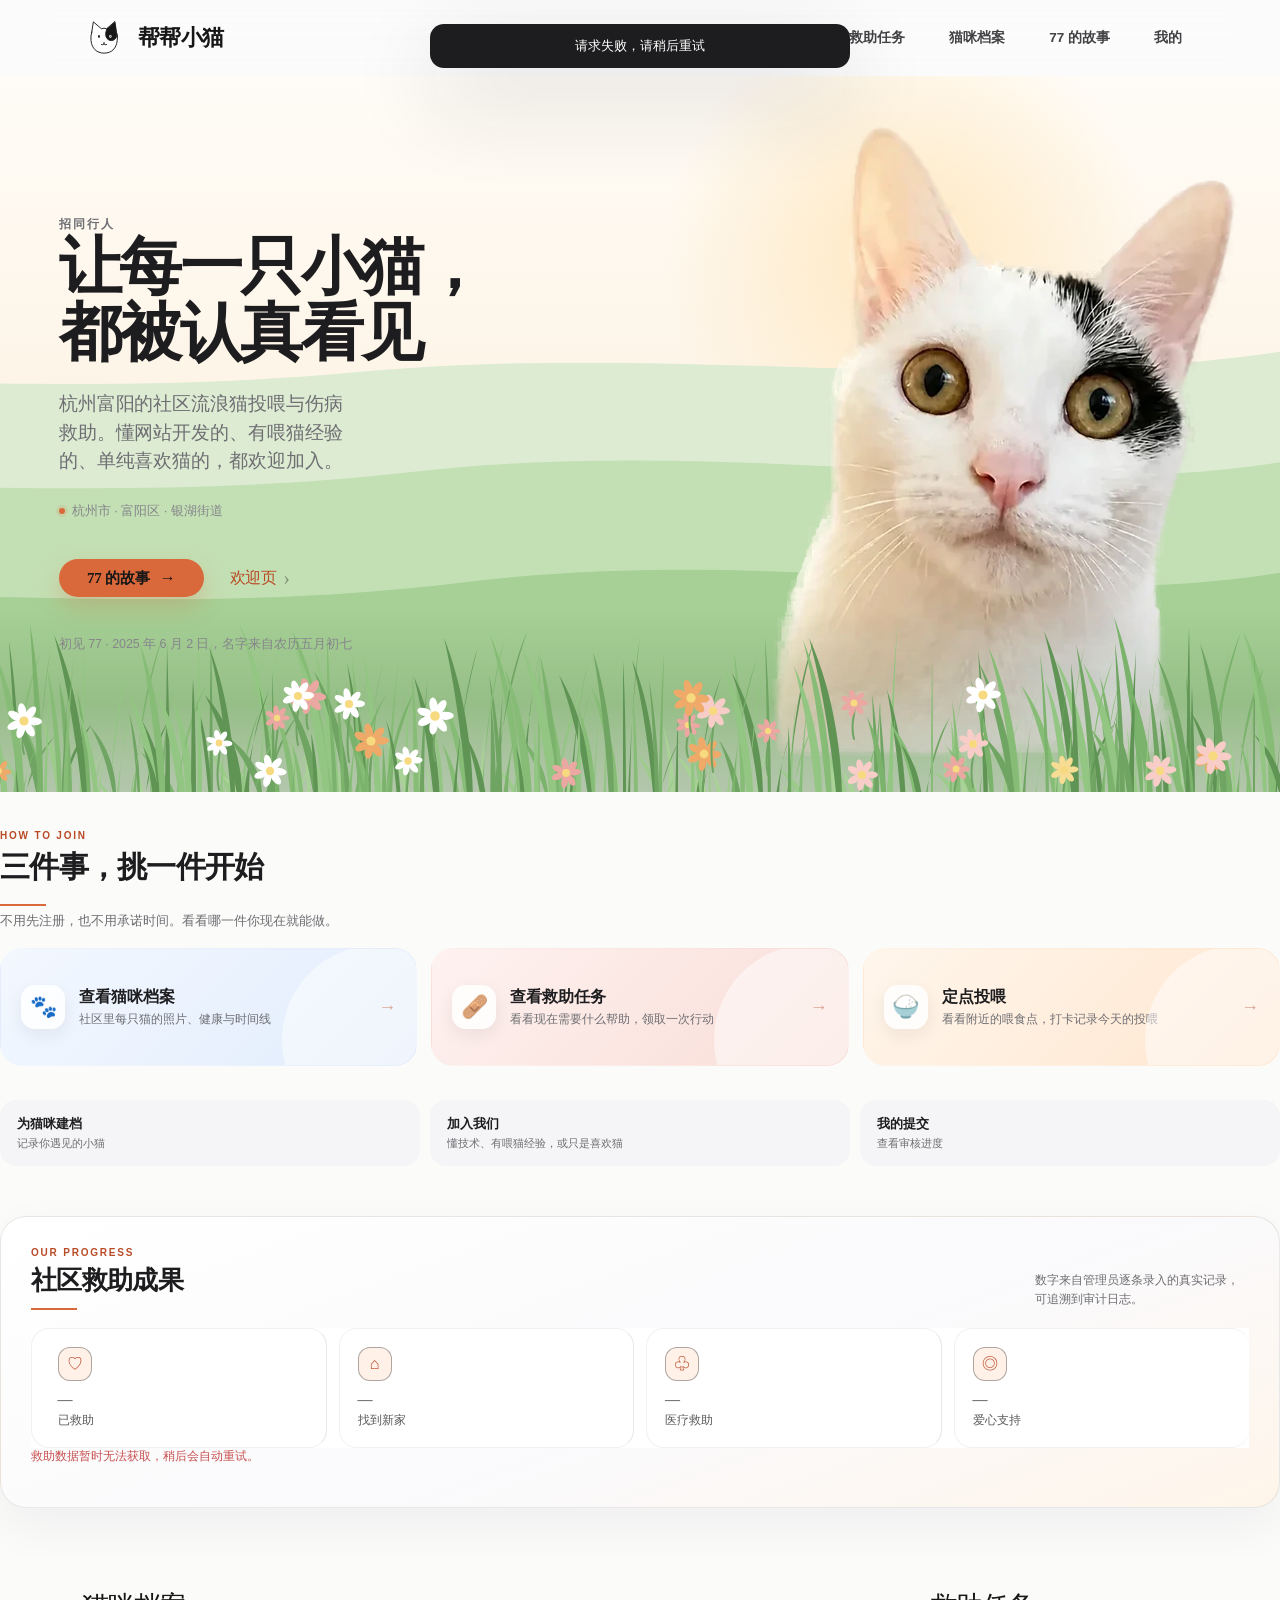
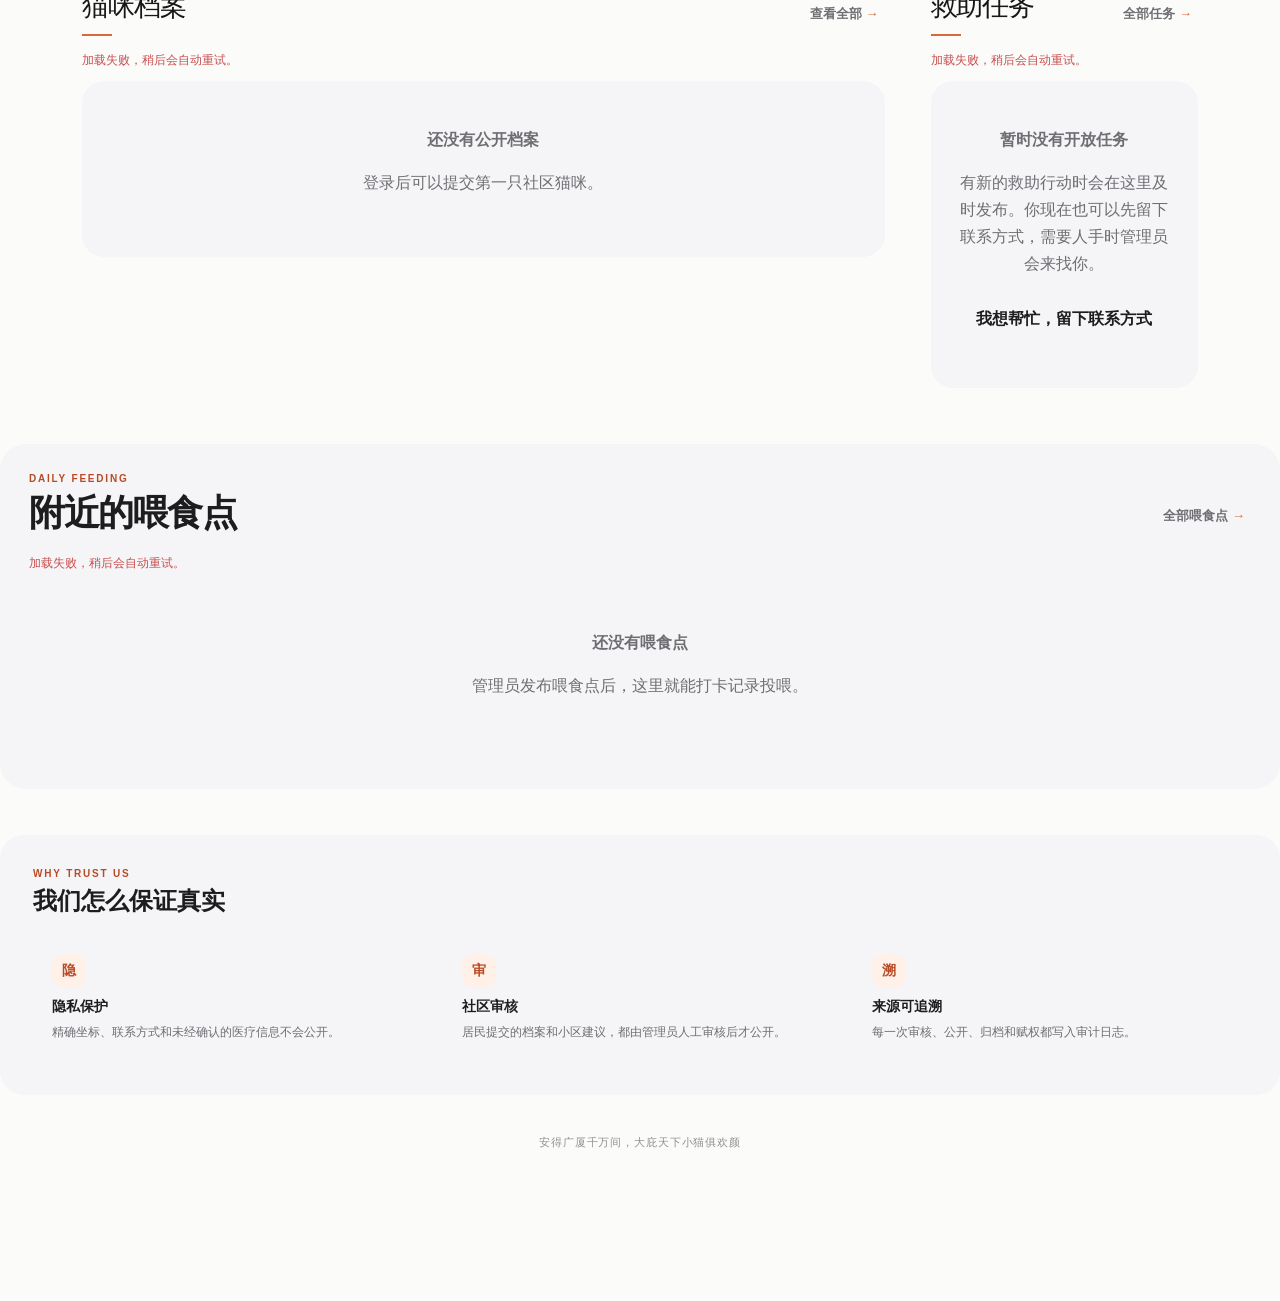
==== app/rescue/index.html @ 0a048234 "fix: make the cert renewal and the probe survive their own failure modes The console became unreacha" ====
<!doctype html>
<html lang="zh-CN" data-app-version="20260923-product-r34">
<head>
  <meta charset="utf-8">
  <meta name="viewport" content="width=device-width, initial-scale=1, viewport-fit=cover">
  <meta name="theme-color" content="#F7F5F1">
  <meta name="description" content="帮帮小猫 Help Cat，记录社区猫咪档案，协作完成救助任务。">
  <title>帮帮小猫 Help Cat</title>
  <link rel="icon" href="assets/brand/favicon.svg?v=20260923-product-r34">
  <link rel="apple-touch-icon" href="assets/brand/apple-touch-icon.png?v=20260923-product-r34">
  <link rel="manifest" href="manifest.webmanifest?v=20260923-product-r34">
  <link rel="stylesheet" href="styles.css?v=20260923-product-r34">
  <style>
    .brand-logo.brand-logo-77 { background: transparent url("assets/brand/helpcat-77-mark.svg?v=20260923-product-r34") center / contain no-repeat; border-radius: 0; box-shadow: none; }
    .brand-logo.brand-logo-77::before, .brand-logo.brand-logo-77::after { content: none; }
  </style>
</head>
<body>
  <a class="skip-link" href="#main-content">跳到主要内容</a>
  <div class="app-shell">
    <header class="app-header">
      <a class="brand" href="#home" data-nav="home" aria-label="帮帮小猫首页">
        <span class="brand-logo brand-logo-77" aria-hidden="true"></span>
        <span><strong>帮帮小猫</strong><small>HELP CAT · HANGZHOU</small></span>
      </a>
      <nav class="desktop-nav" aria-label="桌面导航">
        <button type="button" data-nav="feeding">定点投喂</button>
        <button type="button" data-nav="tasks">救助任务</button>
        <button type="button" data-nav="cats">猫咪档案</button>
        <button type="button" data-nav="story-77">77 的故事</button>
        <button type="button" data-nav="profile">我的</button>
      </nav>
      <button class="profile-button" id="profile-button" type="button" data-nav="profile" aria-label="打开我的页面">
        <span class="profile-avatar" id="profile-avatar">志</span>
        <span id="profile-label">登录</span>
      </button>
      <button class="mobile-menu-button" type="button" data-nav="profile" aria-label="打开我的页面"><span></span><span></span></button>
    </header>

    <div class="app-status" id="app-status" role="status" aria-live="polite" hidden></div>

    <main id="main-content">
      <section class="view product-shell active" data-view="home" aria-labelledby="home-title">
        <section class="reference-hero editorial-hero" data-product-section="home-hero">
          <span class="hero-atmosphere" aria-hidden="true"></span>
          <div class="product-hero-copy editorial-hero-copy">
            <span class="product-badge">招同行人</span>
            <h1 id="home-title">让每一只小猫，<br>都被认真看见</h1>
            <p class="product-lede">杭州富阳的社区流浪猫投喂与伤病救助。懂网站开发的、有喂猫经验的、单纯喜欢猫的，都欢迎加入。</p>
            <div class="product-region"><span class="region-dot" aria-hidden="true"></span>杭州市 · 富阳区 · 银湖街道</div>
            <div class="editorial-hero-actions">
              <button class="editorial-story-link" type="button" data-nav="story-77">77 的故事</button>
              <a class="editorial-story-link welcome-entry" href="../welcome/index.html">欢迎页</a>
            </div>
            <button class="hero-today" type="button" id="hero-today" data-nav="feeding" hidden>
              <span class="hero-today-dot" aria-hidden="true"></span>
              <span id="hero-today-text"></span>
              <span aria-hidden="true">›</span>
            </button>
            <p class="hero-footnote">初见 77 · 2025 年 6 月 2 日，名字来自农历五月初七</p>
          </div>
          <picture class="editorial-hero-visual">
            <img src="assets/77/cat-cutout.webp?v=20260923-product-r34" alt="77，一只白底黑斑的猫咪" width="760" height="851" decoding="async">
          </picture>
          <span class="hero-meadow-front" aria-hidden="true"></span>
        </section>

        <section class="today-section" aria-labelledby="today-title">
          <article class="today-card" id="today-card" data-metric-state="loading" data-reveal>
            <div class="today-main">
              <span class="section-kicker" id="today-kicker">今天</span>
              <h2 class="today-headline" id="today-title">正在看看今天需要什么…</h2>
              <p class="today-detail" id="today-detail" hidden></p>
              <button class="today-action" type="button" id="today-action" data-nav="feeding" hidden>
                <span id="today-action-label">去看看</span><span aria-hidden="true">→</span>
              </button>
            </div>
            <div class="today-week" id="today-week" hidden>
              <span class="today-week-kicker">本周</span>
              <ul class="today-week-list" id="today-week-list"></ul>
              <p class="today-week-empty" id="today-week-empty" hidden>本周还没有记录，你可以是第一个。</p>
            </div>
          </article>
        </section>

        <section class="pillar-section" data-product-section="primary-actions" aria-labelledby="pillar-title">
          <div class="pillar-heading" data-reveal>
            <span class="section-kicker">HOW TO JOIN</span>
            <h2 id="pillar-title">三件事，挑一件开始</h2>
            <span class="section-rule" aria-hidden="true"></span>
            <p>不用先注册，也不用承诺时间。看看哪一件你现在就能做。</p>
          </div>
          <div class="primary-action-grid" data-reveal-group>
            <button class="primary-action pillar-card cat-pillar" id="home-view-cats" type="button" data-nav="cats">
              <span class="primary-action-icon cat-icon" aria-hidden="true">🐾</span>
              <span class="primary-action-copy"><strong>查看猫咪档案</strong><small>社区里每只猫的照片、健康与时间线</small></span>
              <span class="pillar-go" aria-hidden="true">→</span>
            </button>
            <button class="primary-action pillar-card care-pillar" id="home-view-tasks" type="button" data-nav="tasks">
              <span class="primary-action-icon care-icon" aria-hidden="true">🩹</span>
              <span class="primary-action-copy"><strong>查看救助任务</strong><small>看看现在需要什么帮助，领取一次行动</small></span>
              <span class="pillar-go" aria-hidden="true">→</span>
            </button>
            <button class="primary-action pillar-card feed-pillar" id="home-view-feeding" type="button" data-nav="feeding">
              <span class="primary-action-icon bowl-icon" aria-hidden="true">🍚</span>
              <span class="primary-action-copy"><strong>定点投喂</strong><small>看看附近的喂食点，打卡记录今天的投喂</small></span>
              <span class="pillar-go" aria-hidden="true">→</span>
            </button>
          </div>
          <div class="quick-action-grid" data-reveal-group>
            <button class="quick-action" id="home-create-cat" type="button"><strong>为猫咪建档</strong><small>记录你遇见的小猫</small></button>
            <button class="quick-action" id="home-contact" type="button"><strong>加入我们</strong><small>懂技术、有喂猫经验，或只是喜欢猫</small></button>
            <button class="quick-action" id="home-my-submissions" type="button" data-nav="profile"><strong>我的提交</strong><small>查看审核进度</small></button>
          </div>
        </section>

        <section class="impact-band" aria-labelledby="metrics-title">
          <div class="impact-band-head" data-reveal>
            <div><span class="section-kicker">OUR PROGRESS</span><h2 id="metrics-title">社区救助成果</h2><span class="section-rule" aria-hidden="true"></span></div>
            <p class="impact-band-note">数字来自管理员逐条录入的真实记录，可追溯到审计日志。</p>
          </div>
          <div class="impact-strip metric-grid" id="home-metrics-status" data-reveal-group aria-label="社区救助成果">
            <article class="metric-card" data-metric-state="loading"><span class="editorial-metric-icon heart-icon" aria-hidden="true">♡</span><div><strong id="metric-rescued">0</strong><small id="metric-rescued-label">已救助</small></div></article>
            <article class="metric-card" data-metric-state="loading"><span class="editorial-metric-icon home-metric-icon" aria-hidden="true">⌂</span><div><strong id="metric-adopted">0</strong><small id="metric-adopted-label">找到新家</small></div></article>
            <article class="metric-card" data-metric-state="loading"><span class="editorial-metric-icon rescue-icon" aria-hidden="true">♧</span><div><strong id="metric-medical">0</strong><small id="metric-medical-label">医疗救助</small></div></article>
            <article class="metric-card" data-metric-state="loading"><span class="editorial-metric-icon support-icon" aria-hidden="true">◎</span><div><strong id="metric-supporters">0</strong><small id="metric-supporters-label">爱心支持</small></div></article>
          </div>
          <p class="module-status" id="home-metrics-note" hidden></p>
        </section>

        <div class="reference-content-grid home-editorial-grid">
          <section class="content-section" data-product-section="cat-preview" data-reveal>
            <div class="section-title"><div><h2>猫咪档案</h2></div><button class="text-button" type="button" data-nav="cats">查看全部 <span>→</span></button></div>
            <p class="module-status" id="home-cats-status" hidden></p>
            <div class="cat-grid compact-grid" id="home-cats"><div class="skeleton card-skeleton"></div><div class="skeleton card-skeleton"></div></div>
          </section>

          <section class="content-section task-feature" data-product-section="task-preview" data-reveal>
            <div class="section-title"><div><h2>救助任务</h2></div><button class="text-button" type="button" data-nav="tasks">全部任务 <span>→</span></button></div>
            <p class="module-status" id="home-tasks-status" hidden></p>
            <div class="task-list" id="home-tasks"><div class="skeleton row-skeleton"></div></div>
          </section>
        </div>

        <section class="feeding-teaser" aria-labelledby="home-feeding-title">
          <div class="section-title">
            <div><span class="section-kicker">DAILY FEEDING</span><h2 id="home-feeding-title">附近的喂食点</h2></div>
            <button class="text-button" type="button" data-nav="feeding">全部喂食点 <span>→</span></button>
          </div>
          <p class="module-status" id="home-feeding-status" hidden></p>
          <div class="feeding-list" id="home-feeding"><div class="skeleton row-skeleton"></div></div>
        </section>

        <section class="trust-panel" data-product-section="trust" aria-labelledby="trust-title">
          <span class="section-kicker">WHY TRUST US</span>
          <h2 id="trust-title">我们怎么保证真实</h2>
          <div class="trust-grid">
            <article><span class="trust-icon" aria-hidden="true">隐</span><h3>隐私保护</h3><p>精确坐标、联系方式和未经确认的医疗信息不会公开。</p></article>
            <article><span class="trust-icon" aria-hidden="true">审</span><h3>社区审核</h3><p>居民提交的档案和小区建议，都由管理员人工审核后才公开。</p></article>
            <article><span class="trust-icon" aria-hidden="true">溯</span><h3>来源可追溯</h3><p>每一次审核、公开、归档和赋权都写入审计日志。</p></article>
          </div>
        </section>

      </section>

      <section class="view story-view" id="story-77" data-view="story-77" aria-label="77 的故事" hidden>
        <div id="story-77-root"></div>
      </section>

      <section class="view" data-view="cats" aria-labelledby="cats-title" hidden>
        <div class="page-heading"><span class="section-kicker">CAT ARCHIVE</span><h1 id="cats-title">猫咪档案</h1><p>查看已经审核通过的社区猫咪，了解健康和居住情况。</p></div>
        <div class="search-panel">
          <label class="search-box" for="cat-search"><span aria-hidden="true"></span><input id="cat-search" type="search" placeholder="搜索猫咪名称、编号或小区" autocomplete="off"></label>
          <select id="community-filter" aria-label="按小区筛选"><option value="">全部小区</option></select>
        </div>
        <div class="result-summary"><span id="cat-result-count">正在加载档案…</span><span class="privacy-label">精确位置不会公开</span></div>
        <div class="cat-grid" id="cat-list"></div>
        <div class="load-more-row"><button class="button secondary" id="load-more-cats" type="button" hidden>加载更多猫咪</button></div>
      </section>

      <section class="view" data-view="tasks" aria-labelledby="tasks-title" hidden>
        <div class="page-heading"><span class="section-kicker">VOLUNTEER ACTION</span><h1 id="tasks-title">救助任务</h1><p>每一次认领都让社区救助更及时、更有秩序。</p></div>
        <div class="task-summary-card"><div><span>开放任务</span><strong id="open-task-count">—</strong></div><p>领取前请确认时间和地点；领取后请按实际情况与管理员保持沟通。</p></div>
        <section class="my-tasks" id="my-tasks-section" hidden>
          <div class="section-title"><div><span class="section-kicker">MY TASKS</span><h2>我领取的任务</h2></div></div>
          <div class="task-list" id="my-task-list"></div>
        </section>
        <div class="task-list page-task-list" id="task-list"></div>
        <div class="load-more-row"><button class="button secondary" id="load-more-tasks" type="button" hidden>加载更多任务</button></div>
      </section>

      <section class="view" data-view="feeding" aria-labelledby="feeding-title" hidden>
        <div class="page-heading"><span class="section-kicker">DAILY FEEDING</span><h1 id="feeding-title">定点投喂</h1><p>每天打卡一次，让社区知道今天有谁喂过。</p></div>

        <section class="streak-card" id="streak-card" aria-label="我的打卡进度">
          <div class="streak-main"><strong id="streak-days">—</strong><span>天连续投喂</span></div>
          <div class="streak-detail">
            <p id="streak-line">登录后可以记录你的投喂打卡。</p>
            <div class="streak-week" id="streak-week" role="img" aria-label="最近七天的打卡情况"></div>
            <p class="streak-next" id="streak-next" hidden></p>
          </div>
        </section>

        <section class="shift-panel" aria-labelledby="shift-title">
          <div class="section-title">
            <div><span class="section-kicker">WEEKLY ROTA</span><h2 id="shift-title">未来 7 天谁负责</h2></div>
            <button class="text-button" id="refresh-shifts" type="button">刷新</button>
          </div>
          <p class="shift-summary" id="shift-summary" role="status"></p>
          <div class="shift-scroll">
            <table class="shift-grid" id="shift-grid">
              <thead><tr id="shift-head-row"><th class="shift-corner">喂食点</th></tr></thead>
              <tbody id="shift-grid-body"></tbody>
            </table>
          </div>
          <p class="module-status" id="shift-status" hidden></p>
        </section>

        <div class="feeding-stats" id="feeding-stats" aria-label="投喂统计"></div>

        <div class="feeding-toolbar">
          <p class="feeding-today-line" id="feeding-today-line" role="status"></p>
          <button class="text-button" id="sort-nearby" type="button">按距离排序</button>
        </div>
        <p class="module-status" id="feeding-status" hidden></p>
        <div class="feeding-list" id="feeding-list"><div class="skeleton row-skeleton"></div></div>
        <div class="load-more-row"><button class="button secondary" id="load-more-feeding" type="button" hidden>加载更多喂食点</button></div>
        <section class="feeding-history">
          <div class="section-title"><div><span class="section-kicker">MY CHECK-INS</span><h2>我的打卡</h2></div><button class="text-button" id="refresh-my-feeding" type="button">刷新</button></div>
          <div class="feeding-list" id="my-feeding-logs"></div>
        </section>
      </section>

      <section class="view" data-view="profile" aria-labelledby="profile-title" hidden>
        <div class="page-heading"><span class="section-kicker">MY HELP CAT</span><h1 id="profile-title">我的</h1><p>管理登录状态，查看自己提交的猫咪和小区建议。</p></div>

        <div class="account-card guest-state" id="account-card">
          <div class="account-avatar" id="account-avatar">志</div>
          <div class="account-copy"><strong id="account-name">志愿者账户</strong><p id="account-description">登录后可以提交档案、查看审核状态和领取任务。</p></div>
          <div class="account-actions">
            <button class="button secondary small" id="admin-console-action" type="button" hidden>进入管理后台</button>
            <button class="button primary small" id="account-action" type="button">登录 / 注册</button>
          </div>
        </div>

        <div id="signed-in-content" hidden>
          <div class="section-title profile-section-title"><div><span class="section-kicker">MY SUBMISSIONS</span><h2>我的提交</h2></div><button class="text-button" id="refresh-submissions" type="button">刷新</button></div>
          <div class="submission-list" id="submission-list"></div>
          <div class="load-more-row"><button class="button secondary" id="load-more-submissions" type="button" hidden>加载更多提交</button></div>
          <section class="community-suggestion-card">
            <div><span class="section-kicker">COMMUNITY REQUEST</span><h2 id="community-section-title">没有找到小区？</h2><p id="community-section-description">提交建议后由管理员审核，审核通过后可用于猫咪档案。</p></div>
            <form id="community-form">
              <label>小区名称<input id="community-name" maxlength="120" required placeholder="例如：聚源福小区"></label>
              <label>所属街道<input id="community-street" maxlength="80" required value="银湖街道"></label>
              <button class="button secondary" id="community-submit" type="submit">提交小区建议</button>
            </form>
          </section>
        </div>
      </section>
    </main>

    <footer class="brand-footer"><small>安得广厦千万间，大庇天下小猫俱欢颜</small></footer>

    <button class="floating-action" id="floating-add-cat" type="button"><span aria-hidden="true">＋</span>猫咪建档</button>

    <nav class="bottom-nav" id="bottom-nav" aria-label="主要导航">
      <button class="nav-item active" type="button" data-nav="home"><span class="nav-icon home-nav-icon" aria-hidden="true"></span><span>首页</span></button>
      <button class="nav-item" type="button" data-nav="feeding"><span class="nav-icon feed-nav-icon" aria-hidden="true"></span><span>投喂</span></button>
      <button class="nav-item" type="button" data-nav="tasks"><span class="nav-icon heart-nav-icon" aria-hidden="true"></span><span>救助</span></button>
      <button class="nav-item" type="button" data-nav="cats"><span class="nav-icon cat-nav-icon" aria-hidden="true"></span><span>猫咪</span></button>
      <button class="nav-item" type="button" data-nav="profile"><span class="nav-icon user-nav-icon" aria-hidden="true"></span><span>我的</span></button>
    </nav>
  </div>

  <div class="sheet-backdrop" id="sheet-backdrop" hidden></div>

  <section class="sheet" id="auth-sheet" role="dialog" aria-modal="true" aria-labelledby="auth-title" hidden>
    <div class="sheet-handle" aria-hidden="true"></div>
    <button class="sheet-close" type="button" data-close-sheet aria-label="关闭">×</button>
    <div class="auth-brand"><span class="brand-logo brand-logo-77 large" aria-hidden="true"></span><span>帮帮小猫</span></div>
    <h2 id="auth-title">欢迎回来</h2>
    <p id="auth-subtitle">登录后继续帮助社区里的小猫。</p>
    <div class="segmented" role="tablist" aria-label="账号操作">
      <button class="active" type="button" data-auth-mode="login" role="tab" aria-selected="true">登录</button>
      <button type="button" data-auth-mode="register" role="tab" aria-selected="false">注册</button>
    </div>
    <form id="auth-form">
      <label>账号<input id="auth-username" autocomplete="username" minlength="3" maxlength="80" required placeholder="3–80 位中文、字母或数字"></label>
      <label>密码<input id="auth-password" type="password" autocomplete="current-password" minlength="8" maxlength="128" required placeholder="至少 8 位"></label>
      <label class="remember-device"><input id="auth-remember" type="checkbox" checked> 记住这台设备</label>
      <p class="inline-message" id="auth-message" role="alert"></p>
      <button class="button primary full" id="auth-submit" type="submit">登录</button>
    </form>
    <p class="sheet-footnote">账户仅用于档案审核和任务协作，请勿使用常用高敏感密码。</p>
  </section>

  <section class="sheet cat-sheet" id="cat-sheet" role="dialog" aria-modal="true" aria-labelledby="cat-sheet-title" hidden>
    <div class="sheet-handle" aria-hidden="true"></div>
    <button class="sheet-close" type="button" data-close-sheet aria-label="关闭">×</button>
    <span class="section-kicker">NEW CAT PROFILE</span>
    <h2 id="cat-sheet-title">新增猫咪档案</h2>
    <p class="sheet-intro">普通用户每天最多 3 条，提交后由管理员审核。</p>
    <div class="stepper" aria-label="建档进度"><span class="active" data-step-indicator="1">1 <i>基本信息</i></span><b></b><span data-step-indicator="2">2 <i>位置</i></span><b></b><span data-step-indicator="3">3 <i>照片说明</i></span></div>
    <form id="cat-form">
      <fieldset class="form-step" data-form-step="1">
        <legend class="sr-only">基本信息</legend>
        <label>猫咪名称<input id="cat-name" maxlength="80" required placeholder="例如：小拉"></label>
        <div class="field-grid">
          <label>居住情况<select id="cat-living"><option value="">待观察</option><option value="常住">常住</option><option value="偶尔出现">偶尔出现</option></select></label>
          <label>健康情况<select id="cat-health"><option value="UNKNOWN">待观察</option><option value="HEALTHY">看起来健康</option><option value="NEEDS_HELP">可能需要帮助</option></select></label>
        </div>
      </fieldset>
      <fieldset class="form-step" data-form-step="2" hidden>
        <legend class="sr-only">小区和位置</legend>
        <div class="community-mode-switch" role="group" aria-label="小区填写方式">
          <button class="active" type="button" data-community-mode="existing" aria-pressed="true">选择已有小区</button>
          <button type="button" data-community-mode="new" aria-pressed="false">填写新小区</button>
        </div>
        <div class="community-mode-panel" data-community-panel="existing">
          <label>搜索小区<input id="cat-community-search" type="search" placeholder="输入小区名称筛选"></label>
          <label>所属小区<select id="cat-community"><option value="">请选择已审核小区</option></select></label>
          <div class="load-more-row compact-row"><button class="inline-link" id="load-more-communities" type="button" hidden>加载更多已审核小区</button></div>
        </div>
        <div class="community-mode-panel candidate-panel" data-community-panel="new" hidden>
          <div class="field-grid">
            <label>小区名称<input id="cat-community-candidate-name" maxlength="120" placeholder="例如：新湖家园"></label>
            <label>所属街道<input id="cat-community-candidate-street" maxlength="80" value="银湖街道"></label>
          </div>
          <label>小区补充说明<textarea id="cat-community-candidate-note" maxlength="500" placeholder="例如：北门、楼盘别名或附近明显标志"></textarea></label>
          <p class="candidate-hint">小区会和猫咪档案一起提交。管理员可核准名称、退回补充或合并到已有小区，猫咪不会变成“未归属”。</p>
        </div>
        <button class="inline-link" id="open-community-form" type="button">管理我单独提交的小区建议</button>
        <label>活动位置<div class="location-control"><input id="cat-location" maxlength="240" required placeholder="例如：3 幢北侧绿化带附近"><button class="button secondary compact" id="use-current-location" type="button">获取当前位置</button></div></label>
        <div class="location-fallback" id="location-fallback" role="status">当前地址可能无法使用浏览器定位，请直接填写小区内的模糊位置；精确坐标不会公开。</div>
      </fieldset>
      <fieldset class="form-step" data-form-step="3" hidden>
        <legend class="sr-only">照片和说明</legend>
        <label class="upload-card">猫咪照片（可选）<input id="cat-photo-file" type="file" accept="image/*"><span><strong>选择照片或拍摄</strong><small>支持 JPEG、PNG、WebP，上传失败不会清空表单</small></span></label>
        <div class="photo-preview" id="photo-preview" hidden></div>
        <label>补充说明<textarea id="cat-notes" maxlength="500" placeholder="毛色、性格、出现时间、是否亲人等"></textarea></label>
        <div class="review-note"><strong>提交前确认</strong><p>普通用户档案会进入待审核；管理员账号提交后直接公开。</p></div>
      </fieldset>
      <p class="inline-message" id="cat-message" role="alert"></p>
      <div class="sheet-actions"><button class="button secondary" id="cat-prev" type="button" hidden>上一步</button><button class="button primary" id="cat-next" type="button">下一步</button><button class="button primary" id="cat-submit" type="submit" hidden>提交档案</button></div>
    </form>
  </section>

  <section class="sheet" id="contact-sheet" role="dialog" aria-modal="true" aria-labelledby="contact-sheet-title" hidden>
    <div class="sheet-handle" aria-hidden="true"></div>
    <button class="sheet-close" type="button" data-close-sheet aria-label="关闭">×</button>
    <span class="section-kicker">JOIN US</span>
    <h2 id="contact-sheet-title">加入我们</h2>
    <p class="sheet-intro">留个联系方式，管理员会主动加你；也可以直接加下面的微信。</p>
    <div class="contact-inline">
      <p class="wechat-line"><span class="wechat-label">微信</span><strong id="contact-wechat">正在获取…</strong></p>
      <p class="wechat-note">备注「<span id="contact-note">帮帮小猫</span>」</p>
      <p class="contact-footnote" id="contact-footnote"></p>
    </div>
    <form id="contact-form">
      <label>怎么称呼你<input id="contact-name" maxlength="80" placeholder="例如：小张"></label>
      <label>联系方式类型<select id="contact-type"><option value="WECHAT">微信</option><option value="PHONE">手机号</option><option value="QQ">QQ</option><option value="OTHER">其他</option></select></label>
      <label>联系方式<input id="contact-value" maxlength="120" required placeholder="微信号 / 手机号"></label>
      <label>想说的话（可选）<textarea id="contact-message" maxlength="1000" placeholder="例如：我会写前端，想帮忙做网站"></textarea></label>
      <p class="inline-message" id="contact-status" role="alert"></p>
      <button class="button primary full" id="contact-submit" type="submit">提交，等管理员联系我</button>
    </form>
  </section>

  <section class="sheet cat-detail-sheet" id="cat-detail-sheet" role="dialog" aria-modal="true" aria-labelledby="cat-detail-title" hidden>
    <div class="sheet-handle" aria-hidden="true"></div>
    <button class="sheet-close" type="button" data-close-sheet aria-label="关闭">×</button>
    <div id="cat-detail-body"></div>
  </section>

  <section class="sheet" id="feed-sheet" role="dialog" aria-modal="true" aria-labelledby="feed-sheet-title" hidden>
    <div class="sheet-handle" aria-hidden="true"></div>
    <button class="sheet-close" type="button" data-close-sheet aria-label="关闭">×</button>
    <span class="section-kicker">FEEDING LOG</span>
    <h2 id="feed-sheet-title">打卡并记录</h2>
    <p class="sheet-intro" id="feed-sheet-intro"></p>
    <form id="feed-form">
      <label>喂了什么<input id="feed-food" maxlength="120" placeholder="例如：猫粮 200g + 换清水"></label>
      <label>现场备注<textarea id="feed-note" maxlength="500" placeholder="例如：三花和小奶牛都来了，状态不错"></textarea></label>
      <label class="upload-card">现场照片（可选）<input id="feed-photo" type="file" accept="image/*"><span><strong>选择照片</strong><small>支持 JPEG、PNG、WebP，最大 5 MiB</small></span></label>
      <p class="inline-message" id="feed-status" role="alert"></p>
      <button class="button primary full" id="feed-submit" type="submit">确认打卡</button>
    </form>
  </section>

  <section class="sheet" id="task-sheet" role="dialog" aria-modal="true" aria-labelledby="task-sheet-title" hidden>
    <div class="sheet-handle" aria-hidden="true"></div>
    <button class="sheet-close" type="button" data-close-sheet aria-label="关闭">×</button>
    <span class="section-kicker">TASK REPORT</span>
    <h2 id="task-sheet-title">上报任务完成</h2>
    <p class="sheet-intro" id="task-sheet-intro"></p>
    <form id="task-form">
      <label>完成情况<textarea id="task-note" maxlength="1000" placeholder="例如：已到场投喂并换水"></textarea></label>
      <label class="upload-card">现场照片（可选）<input id="task-evidence" type="file" accept="image/*"><span><strong>选择照片</strong><small>支持 JPEG、PNG、WebP，最大 5 MiB</small></span></label>
      <p class="inline-message" id="task-status" role="alert"></p>
      <button class="button primary full" id="task-submit" type="submit">提交完成</button>
    </form>
    <button class="button secondary full" id="task-release" type="button">放弃领取，退回任务池</button>
  </section>

  <aside class="version-update" id="version-update" role="status" hidden>
    <span>发现新版本，刷新后可使用最新功能。</span>
    <button id="reload-version" type="button">立即刷新</button>
  </aside>
  <div class="toast" id="toast" role="status" aria-live="polite" hidden></div>
  <script src="api.js?v=20260923-product-r34"></script>
  <script src="community-form.js?v=20260923-product-r34"></script>
  <script src="version.js?v=20260923-product-r34"></script>
  <script src="story-77.js?v=20260923-product-r34"></script>
  <script src="app.js?v=20260923-product-r34"></script>
</body>
</html>
---- app/rescue/styles.css ----
:root {
  --brand: #e66b3d;
  --brand-dark: #bc4b25;
  --brand-soft: #fff0e8;
  --ink: #18352d;
  --ink-2: #365149;
  --muted: #708078;
  --canvas: #f6f7f3;
  --surface: #ffffff;
  --surface-soft: #fafbf8;
  --line: #e7ebe5;
  --success: #2f8f68;
  --success-soft: #e9f5ef;
  --warning: #d98b27;
  --warning-soft: #fff5df;
  --danger: #c84f4f;
  --radius-sm: 12px;
  --radius-md: 18px;
  --radius-lg: 24px;
  --shadow: 0 14px 36px rgba(24, 53, 45, .08);
  --shadow-strong: 0 24px 70px rgba(24, 53, 45, .18);
  --editorial-ink: #171717;
  --editorial-paper: #f7f5f1;
  --editorial-rose: #d99386;
}

* { box-sizing: border-box; }
html { scroll-behavior: smooth; }
body { margin: 0; background: var(--canvas); color: var(--ink); font-family: Inter, -apple-system, BlinkMacSystemFont, "SF Pro Text", "PingFang SC", "Microsoft YaHei", sans-serif; -webkit-font-smoothing: antialiased; }
button, input, select, textarea { font: inherit; }
button { color: inherit; }
button, a { -webkit-tap-highlight-color: transparent; }
[hidden] { display: none !important; }
.sr-only { position: absolute; width: 1px; height: 1px; padding: 0; margin: -1px; overflow: hidden; clip: rect(0, 0, 0, 0); white-space: nowrap; border: 0; }
.skip-link { position: fixed; left: 12px; top: -60px; z-index: 100; padding: 10px 14px; border-radius: 10px; background: var(--ink); color: #fff; text-decoration: none; }
.skip-link:focus { top: 12px; }

.app-shell { width: min(1180px, 100%); min-height: 100vh; margin: 0 auto; padding: 0 24px 118px; }
.app-header { display: flex; align-items: center; justify-content: space-between; min-height: 84px; padding: 16px 0; }
.brand { display: inline-flex; align-items: center; gap: 12px; color: var(--ink); text-decoration: none; }
.brand > span:last-child { display: grid; gap: 2px; }
.brand strong { font-size: 19px; letter-spacing: -.03em; }
.brand small { color: var(--muted); font-size: 9px; font-weight: 750; letter-spacing: .16em; }
.brand-logo { position: relative; display: inline-grid; place-items: center; width: 42px; height: 42px; border-radius: 15px 15px 17px 17px; background: linear-gradient(145deg, var(--brand), #f08a5f); box-shadow: 0 8px 18px rgba(230, 107, 61, .24); }
.brand-logo:before, .brand-logo:after { content: ""; position: absolute; top: -4px; width: 13px; height: 15px; border-radius: 4px 9px 2px 8px; background: var(--brand); }
.brand-logo:before { left: 6px; transform: rotate(-22deg); }
.brand-logo:after { right: 6px; transform: scaleX(-1) rotate(-22deg); }
.brand-logo i { position: relative; z-index: 1; width: 18px; height: 11px; border: 2px solid #fff; border-top: 0; border-radius: 0 0 12px 12px; }
.brand-logo i:before, .brand-logo i:after { content: ""; position: absolute; top: -5px; width: 3px; height: 3px; border-radius: 50%; background: #fff; }
.brand-logo i:before { left: 2px; }.brand-logo i:after { right: 2px; }
.brand-logo.large { width: 54px; height: 54px; border-radius: 19px; }
.profile-button { display: flex; align-items: center; gap: 9px; min-height: 44px; padding: 5px 11px 5px 5px; border: 1px solid var(--line); border-radius: 999px; background: rgba(255,255,255,.74); cursor: pointer; }
.profile-avatar, .account-avatar { display: grid; place-items: center; border-radius: 50%; background: var(--brand-soft); color: var(--brand-dark); font-weight: 800; }
.profile-avatar { width: 34px; height: 34px; }
.profile-button > span:last-child { font-size: 13px; font-weight: 700; }

.app-status { margin-bottom: 14px; padding: 12px 15px; border: 1px solid #f1d9c9; border-radius: var(--radius-sm); background: #fff8f3; color: #8b4c31; font-size: 13px; }
.view { animation: view-in .24s ease; }
@keyframes view-in { from { opacity: 0; transform: translateY(5px); } to { opacity: 1; transform: translateY(0); } }

.editorial-hero { position: relative; display: grid; grid-template-columns: minmax(0, 1fr) minmax(0, 1fr); min-height: 430px; overflow: hidden; border-top: 1px solid rgba(23,23,23,.1); border-bottom: 1px solid rgba(23,23,23,.1); background: #f3f0eb; color: var(--editorial-ink); }
.editorial-hero:before { content: none; }
.editorial-hero-copy { position: relative; z-index: 2; align-self: center; padding: clamp(44px, 4.5vw, 64px); }
.editorial-eyebrow { margin: 0 0 clamp(24px, 4vw, 42px); color: rgba(23,23,23,.62); font-size: 11px; font-weight: 800; letter-spacing: .18em; }
.editorial-hero h1 { max-width: 760px; margin: 0; font-family: Georgia, "Songti SC", "STSong", serif; font-size: clamp(48px, 5vw, 70px); font-weight: 600; line-height: 1.04; letter-spacing: -.075em; }
.editorial-deck { max-width: 610px; margin: clamp(24px, 3vw, 34px) 0 0; color: rgba(23,23,23,.7); font-size: clamp(14px, 1.5vw, 17px); line-height: 1.85; }
.editorial-hero-actions { display: flex; flex-wrap: wrap; align-items: center; gap: 12px 22px; margin-top: clamp(28px, 4vw, 44px); }
.editorial-story-link { display: inline-flex; align-items: center; justify-content: center; gap: 8px; min-height: 44px; padding: 8px 0; border: 0; border-bottom: 1px solid var(--brand); background: transparent; color: var(--brand-dark); font-size: 15px; font-weight: 500; cursor: pointer; }
.editorial-story-link span { color: var(--editorial-rose); font-size: 17px; }
.editorial-hero-visual { position: relative; z-index: 1; display: block; min-width: 0; margin: 0; overflow: hidden; background: #eee9e2; }
.editorial-hero-visual:before, .editorial-hero-visual:after { content: none; }
.editorial-hero-visual img { display: block; width: 100%; height: 100%; object-fit: cover; object-position: center 34%; }
.story-view { max-width: 980px; margin: 0 auto; }
.story-page { padding: 8px 0 clamp(62px, 9vw, 112px); color: var(--editorial-ink); }
.story-topbar { display: flex; align-items: center; justify-content: space-between; gap: 18px; min-height: 56px; border-bottom: 1px solid rgba(23,23,23,.13); }
.story-wordmark, .story-index { color: rgba(23,23,23,.56); font-size: 10px; font-weight: 850; letter-spacing: .17em; }
.story-back { min-height: 44px; padding: 10px 0 10px 14px; border: 0; border-bottom: 1px solid currentColor; background: transparent; color: var(--editorial-ink); font-size: 13px; font-weight: 800; cursor: pointer; }
.story-back:focus-visible { outline: 3px solid var(--focus); outline-offset: 3px; }
.story-intro { max-width: 680px; padding: clamp(56px, 10vw, 118px) 0 clamp(44px, 7vw, 78px); }
.story-intro p { margin: 0 0 18px; color: var(--muted); font-size: 13px; line-height: 1.8; }
.story-intro h1 { margin: 0; font-family: Georgia, "Songti SC", "STSong", serif; font-size: clamp(54px, 8vw, 96px); font-weight: 500; letter-spacing: -.08em; }
.story-timeline { position: relative; display: grid; gap: clamp(34px, 6vw, 76px); }
.story-timeline:before { content: ""; position: absolute; left: 50%; top: 0; bottom: 0; width: 1px; background: rgba(23,23,23,.13); }
.story-chapter { position: relative; display: grid; grid-template-columns: minmax(0, 1fr) minmax(0, 1fr); align-items: center; gap: clamp(28px, 7vw, 110px); }
.story-chapter:nth-child(even) .story-visual { order: 2; }.story-chapter:nth-child(even) .story-chapter-copy { order: 1; }
.story-visual { display: grid; place-items: end start; min-height: clamp(230px, 32vw, 360px); margin: 0; padding: 20px; overflow: hidden; background: linear-gradient(145deg, #e7ded7, #cfc0b5 52%, #8a7770); }
.story-visual:before { content: "77"; color: rgba(255,255,255,.36); font-family: Georgia, "Times New Roman", serif; font-size: clamp(130px, 20vw, 250px); font-weight: 700; line-height: .7; letter-spacing: -.14em; }
.story-visual span { position: relative; color: rgba(255,255,255,.85); font-size: 10px; font-weight: 800; letter-spacing: .13em; }
.story-visual-2, .story-visual-5 { background: linear-gradient(145deg, #e9ddd3, #d99386 55%, #a24f41); }.story-visual-3, .story-visual-6 { background: linear-gradient(145deg, #dfe8e1, #8fa49a 55%, #415950); }.story-visual-4 { background: linear-gradient(145deg, #e8e2d8, #b8a589 55%, #725d4d); }
.story-visual.has-image { position: relative; display: grid; place-items: end start; padding: 20px; background: #F5F1EB; }
.story-visual.has-image:before { content: none; }
.story-visual.has-image img { position: absolute; inset: 0; display: block; width: 100%; height: 100%; object-fit: contain; object-position: center; }
.story-visual.has-image span { z-index: 1; padding: 6px 8px; background: rgba(23,23,23,.48); border-radius: 999px; }
.story-image-retry { position: relative; z-index: 2; margin: auto; padding: 9px 12px; border: 1px solid rgba(23,23,23,.2); border-radius: 999px; background: #fff; color: #171717; font: inherit; font-size: 12px; font-weight: 700; cursor: pointer; }
.story-visual.has-image.image-failed img, .story-visual.has-image.image-failed span { display: none; }
.story-chapter-copy { max-width: 370px; padding: 22px 0; background: var(--canvas); }.story-chapter h2 { margin: 13px 0; font-family: Georgia, "Songti SC", "STSong", serif; font-size: clamp(30px, 4vw, 48px); font-weight: 500; letter-spacing: -.06em; }.story-chapter p { margin: 0; color: var(--ink-2); font-size: 15px; line-height: 1.95; }
.story-actions { display: grid; justify-items: start; gap: 11px; margin-top: 28px; }.story-actions .button { text-align: left; }.story-signoff { margin-top: clamp(66px, 11vw, 136px); padding-top: 24px; border-top: 1px solid rgba(23,23,23,.13); color: rgba(23,23,23,.55); font-family: Georgia, "Songti SC", serif; font-size: 14px; text-align: center; }
.button { display: inline-flex; align-items: center; justify-content: center; min-height: 44px; padding: 11px 17px; border: 0; border-radius: var(--radius-sm); font-weight: 760; cursor: pointer; transition: transform .16s ease, box-shadow .16s ease, background .16s ease; }
.button:hover { transform: translateY(-1px); }
.button:disabled { cursor: not-allowed; opacity: .6; transform: none; }
.button.primary { background: var(--brand); color: #171717; box-shadow: 0 9px 22px rgba(230,107,61,.24); }
.button.primary:hover { background: var(--brand); }
.button.secondary { border: 1px solid var(--line); background: var(--surface); color: var(--ink); box-shadow: none; }
.button.small { min-height: 40px; padding: 8px 14px; white-space: nowrap; }
.button.compact { min-height: 42px; white-space: nowrap; }
.button.full { width: 100%; }

.metric-grid { display: grid; grid-template-columns: repeat(4, minmax(0,1fr)); margin: 0 0 24px; border-bottom: 1px solid rgba(29,29,31,.12); }
.metric-card { display: flex; align-items: flex-end; justify-content: space-between; gap: 16px; min-height: 124px; padding: 28px clamp(18px, 3vw, 34px); border-right: 1px solid rgba(29,29,31,.12); background: transparent; }
.metric-card:first-child { padding-left: 0; }
.metric-card:last-child { border-right: 0; padding-right: 0; }
.metric-card > div { display: grid; gap: 4px; }
.metric-card strong { font-family: Georgia, "Times New Roman", serif; font-size: clamp(34px, 4.2vw, 58px); font-weight: 500; line-height: .9; letter-spacing: -.055em; }
.metric-card small { color: var(--muted); font-size: 12px; }
.metric-card[data-metric-state="error"] strong { color: var(--muted); }
.metric-index { align-self: flex-start; color: rgba(29,29,31,.34); font-size: 9px; font-weight: 800; letter-spacing: .16em; }

.content-section { margin: 0 0 42px; }
.section-title { display: flex; align-items: end; justify-content: space-between; gap: 20px; margin-bottom: 17px; }
.section-kicker { color: var(--brand-dark); font-size: 10px; font-weight: 850; letter-spacing: .17em; }
.section-title h2, .community-suggestion-card h2 { margin: 5px 0 0; font-size: 25px; letter-spacing: -.04em; }
.text-button { min-height: 44px; border: 0; background: none; color: var(--muted); font-size: 13px; font-weight: 700; cursor: pointer; }
.text-button span { color: var(--brand); }
.cat-grid { display: grid; grid-template-columns: repeat(3, minmax(0, 1fr)); gap: 18px; }
.compact-grid { grid-template-columns: repeat(3, minmax(0,1fr)); }
.cat-card { display: flex; flex-direction: column; min-width: 0; height: 100%; overflow: hidden; border: 1px solid var(--line); border-radius: var(--radius-md); background: var(--surface); box-shadow: 0 8px 24px rgba(24,53,45,.05); transition: transform .18s ease, box-shadow .18s ease; }
.cat-card:hover { transform: translateY(-2px); box-shadow: var(--shadow); }
.cat-photo { position: relative; isolation: isolate; flex: 0 0 auto; aspect-ratio: 4 / 5; overflow: hidden; background: linear-gradient(145deg, #f8e6dc, #fff7f1); }
.cat-photo:after { content: ""; position: absolute; z-index: -1; right: -32px; bottom: -42px; width: 130px; height: 130px; border-radius: 50%; background: rgba(230,107,61,.08); }
.cat-photo img { position: absolute; inset: 0; z-index: 1; display: block; width: 100%; height: 100%; object-fit: cover; }
.cat-photo img[hidden], .cat-photo.image-failed img { display: none; }
.cat-placeholder { position: absolute; inset: 0; display: flex; flex-direction: column; align-items: center; justify-content: center; gap: 10px; color: #a56445; }
.cat-placeholder i { position: relative; width: 58px; height: 43px; border: 4px solid #d98c67; border-top: 0; border-radius: 0 0 30px 30px; }
.cat-placeholder i:before { content: ""; position: absolute; left: 3px; top: -19px; width: 42px; height: 26px; border-left: 14px solid #d98c67; border-right: 14px solid #d98c67; transform: skew(-10deg); }
.cat-placeholder i:after { content: ""; position: absolute; left: 12px; top: 9px; width: 5px; height: 7px; border-radius: 50%; background: #a56445; box-shadow: 21px 0 #a56445; }
.cat-placeholder small { font-size: 11px; font-weight: 700; letter-spacing: .04em; }
.health-badge { position: absolute; top: 12px; right: 12px; z-index: 2; padding: 6px 9px; border: 1px solid rgba(255,255,255,.62); border-radius: 999px; background: rgba(255,255,255,.9); color: var(--muted); box-shadow: 0 4px 14px rgba(24,53,45,.08); font-size: 10px; font-weight: 800; backdrop-filter: blur(8px); }
.health-badge.healthy { background: rgba(233,245,239,.94); color: var(--success); }
.health-badge.attention { background: rgba(255,245,223,.95); color: #8a5b15; }
.health-badge.unknown { background: rgba(255,255,255,.9); color: var(--muted); }
.cat-card-body { display: grid; grid-template-rows: auto auto 1fr; gap: 10px; flex: 1; min-width: 0; padding: 18px; }
.cat-title { display: grid; grid-template-columns: minmax(0,1fr) auto; align-items: start; gap: 10px; }
.cat-title h3 { display: -webkit-box; overflow: hidden; margin: 0; font-size: 18px; line-height: 1.35; letter-spacing: -.03em; -webkit-box-orient: vertical; -webkit-line-clamp: 2; }
.cat-title > span { margin-top: 2px; padding: 4px 7px; border-radius: 999px; background: var(--surface-soft); color: var(--muted); font-size: 10px; font-weight: 700; white-space: nowrap; }
.cat-community { position: relative; overflow: hidden; margin: 0; padding-left: 17px; color: var(--ink-2); font-size: 12px; font-weight: 700; text-overflow: ellipsis; white-space: nowrap; }
.cat-community:before { content: ""; position: absolute; left: 1px; top: 1px; width: 9px; height: 11px; border: 2px solid var(--brand); border-radius: 7px 7px 7px 0; transform: rotate(-45deg); }
.cat-meta { display: -webkit-box; align-self: end; overflow: hidden; margin: 0; color: var(--muted); font-size: 12px; line-height: 1.65; -webkit-box-orient: vertical; -webkit-line-clamp: 2; }

.task-list, .submission-list { display: grid; gap: 10px; }
.task-card { display: flex; align-items: center; gap: 15px; padding: 17px; border: 1px solid var(--line); border-radius: var(--radius-md); background: var(--surface); }
.task-priority, .task-badge { flex: 0 0 auto; display: grid; place-items: center; min-width: 58px; min-height: 38px; padding: 7px 10px; border-radius: 13px; background: var(--warning-soft); color: #8a5b15; font-size: 11px; font-weight: 850; }
.task-copy, .task-content { min-width: 0; flex: 1; }
.task-copy h3, .task-content h3 { margin: 0 0 4px; font-size: 16px; }.task-copy p, .task-content p { margin: 0; color: var(--muted); font-size: 12px; line-height: 1.55; }.task-copy > span { display: inline-block; margin-top: 6px; color: var(--ink-2); font-size: 11px; font-weight: 700; }
.task-card .button { flex: 0 0 auto; }
.privacy-banner { display: flex; align-items: center; gap: 14px; padding: 19px 21px; border: 1px solid #dce9e1; border-radius: var(--radius-md); background: linear-gradient(120deg, #eff7f2, #f8fbf9); }
.privacy-banner strong { font-size: 14px; }.privacy-banner p { margin: 4px 0 0; color: var(--muted); font-size: 12px; line-height: 1.55; }
.privacy-symbol { position: relative; flex: 0 0 auto; width: 40px; height: 40px; border-radius: 13px; background: var(--success-soft); }.privacy-symbol:before { content: ""; position: absolute; left: 11px; top: 10px; width: 16px; height: 19px; border: 2px solid var(--success); border-radius: 9px 9px 11px 11px; }

.page-heading { padding: 28px 0 20px; }.page-heading h1 { margin: 8px 0 7px; font-size: 38px; letter-spacing: -.055em; }.page-heading p { margin: 0; color: var(--muted); line-height: 1.7; }
.search-panel { display: grid; grid-template-columns: 1fr 220px; gap: 10px; margin: 13px 0; }
.search-box { position: relative; }.search-box > span { position: absolute; left: 16px; top: 50%; width: 15px; height: 15px; border: 2px solid var(--muted); border-radius: 50%; transform: translateY(-50%); pointer-events: none; }.search-box > span:after { content: ""; position: absolute; right: -6px; bottom: -4px; width: 7px; height: 2px; background: var(--muted); transform: rotate(45deg); }
input, select, textarea { width: 100%; min-height: 46px; margin-top: 7px; padding: 11px 13px; border: 1px solid var(--line); border-radius: var(--radius-sm); background: var(--surface); color: var(--ink); outline: none; }
.search-box input { height: 50px; margin: 0; padding-left: 45px; }.search-panel select { height: 50px; margin: 0; }
input:focus, select:focus, textarea:focus { border-color: var(--brand); box-shadow: 0 0 0 3px rgba(230,107,61,.12); }
textarea { min-height: 110px; resize: vertical; }
.result-summary { display: flex; justify-content: space-between; align-items: center; margin: 15px 0; color: var(--muted); font-size: 12px; }.privacy-label { padding: 6px 9px; border-radius: 999px; background: var(--success-soft); color: var(--success); }
.empty-state { grid-column: 1 / -1; padding: 44px 22px; border: 1px dashed #d7ded8; border-radius: var(--radius-md); background: rgba(255,255,255,.5); color: var(--muted); text-align: center; line-height: 1.7; }
.task-summary-card { display: grid; grid-template-columns: 180px 1fr; align-items: center; gap: 20px; margin: 10px 0 22px; padding: 24px; border-radius: var(--radius-lg); background: linear-gradient(135deg, var(--ink), #2c5d50); color: #fff; }.task-summary-card > div { display: grid; gap: 3px; }.task-summary-card span { color: #c6d9d1; font-size: 12px; }.task-summary-card strong { font-size: 36px; }.task-summary-card p { margin: 0; color: #c6d9d1; font-size: 13px; line-height: 1.75; }

.account-card { display: flex; align-items: center; gap: 16px; margin: 11px 0 34px; padding: 23px; border: 1px solid var(--line); border-radius: var(--radius-lg); background: var(--surface); box-shadow: 0 8px 25px rgba(24,53,45,.04); }.account-avatar { flex: 0 0 auto; width: 54px; height: 54px; font-size: 20px; }.account-copy { min-width: 0; flex: 1; }.account-copy strong { font-size: 17px; }.account-copy p { margin: 5px 0 0; color: var(--muted); font-size: 12px; line-height: 1.55; }.account-actions { display: grid; flex: 0 0 auto; gap: 8px; }
.profile-section-title { align-items: center; }.submission-item { display: flex; align-items: center; gap: 13px; padding: 15px; border: 1px solid var(--line); border-radius: var(--radius-md); background: var(--surface); }.submission-item > div, .submission-copy { min-width: 0; flex: 1; }.submission-item strong, .submission-copy strong { font-size: 14px; }.submission-item p, .submission-copy p { margin: 4px 0 0; color: var(--muted); font-size: 12px; }.submission-type { flex: 0 0 auto; padding: 6px 9px; border-radius: 999px; background: var(--brand-soft); color: var(--brand-dark); font-size: 10px; font-weight: 800; }.review-status, .status-pill { flex: 0 0 auto; padding: 6px 9px; border-radius: 999px; background: var(--warning-soft); color: #8a5b15; font-size: 10px; font-weight: 800; }.review-status.pending { background: var(--warning-soft); color: #8a5b15; }.review-status.approved, .status-pill.approved { background: var(--success-soft); color: var(--success); }.review-status.rejected, .status-pill.rejected { background: #fdecec; color: var(--danger); }
.community-suggestion-card { display: grid; grid-template-columns: .85fr 1.15fr; gap: 30px; margin-top: 28px; padding: 25px; border: 1px solid var(--line); border-radius: var(--radius-lg); background: var(--surface); }.community-suggestion-card p { color: var(--muted); font-size: 13px; line-height: 1.7; }.community-suggestion-card form { display: grid; gap: 10px; }.community-suggestion-card label, .sheet label { color: var(--ink-2); font-size: 12px; font-weight: 680; }
.inline-link { justify-self: start; margin: -3px 0 2px; padding: 3px 0; border: 0; background: transparent; color: var(--brand-dark); font-size: 12px; font-weight: 780; text-align: left; cursor: pointer; }.inline-link:hover { color: var(--brand); }.inline-link:focus-visible { outline: 3px solid var(--focus); outline-offset: 3px; border-radius: 4px; }

.floating-action { position: fixed; right: max(20px, calc((100vw - 1180px) / 2 + 24px)); bottom: 84px; z-index: 18; display: none; align-items: center; gap: 7px; min-height: 48px; padding: 10px 15px; border: 0; border-radius: 999px; background: var(--brand); color: #171717; box-shadow: 0 12px 30px rgba(188,75,37,.3); font-weight: 800; cursor: pointer; }.floating-action span { font-size: 21px; line-height: 1; }
.bottom-nav { position: fixed; left: 50%; bottom: 16px; z-index: 17; display: grid; grid-template-columns: repeat(4, minmax(90px, 1fr)); width: min(610px, calc(100vw - 32px)); padding: 7px; border: 1px solid rgba(223,230,224,.9); border-radius: 22px; background: rgba(255,255,255,.9); box-shadow: var(--shadow-strong); backdrop-filter: blur(18px); transform: translateX(-50%); }
.nav-item { display: grid; place-items: center; gap: 3px; min-height: 52px; padding: 6px 8px; border: 0; border-radius: 16px; background: transparent; color: var(--muted); font-size: 10px; font-weight: 700; cursor: pointer; }.nav-item.active { background: var(--brand-soft); color: var(--brand-dark); }
.nav-icon { position: relative; width: 22px; height: 22px; }.home-icon:before, .home-nav-icon:before { content: ""; position: absolute; left: 5px; top: 8px; width: 12px; height: 11px; border: 2px solid currentColor; border-radius: 3px; }.home-icon:after, .home-nav-icon:after { content: ""; position: absolute; left: 5px; top: 4px; width: 12px; height: 12px; border-left: 2px solid currentColor; border-top: 2px solid currentColor; transform: rotate(45deg); }
.feed-nav-icon:before { content: ""; position: absolute; left: 3px; top: 10px; width: 16px; height: 8px; border: 2px solid currentColor; border-radius: 2px 2px 9px 9px; }.feed-nav-icon:after { content: ""; position: absolute; left: 6px; top: 5px; width: 10px; height: 5px; border: 2px solid currentColor; border-radius: 50%; }.user-nav-icon:before { content: ""; position: absolute; left: 7px; top: 3px; width: 8px; height: 8px; border: 2px solid currentColor; border-radius: 50%; }.user-nav-icon:after { content: ""; position: absolute; left: 4px; top: 13px; width: 14px; height: 7px; border: 2px solid currentColor; border-bottom: 0; border-radius: 9px 9px 0 0; }.cat-nav-icon:before { content: ""; position: absolute; left: 3px; top: 7px; width: 16px; height: 13px; border: 2px solid currentColor; border-radius: 7px 7px 9px 9px; }.cat-nav-icon:after { content: ""; position: absolute; left: 5px; top: 3px; width: 12px; height: 8px; border-left: 5px solid currentColor; border-right: 5px solid currentColor; transform: skew(-10deg); }
.task-nav-icon:before { content: ""; position: absolute; inset: 3px 4px; border: 2px solid currentColor; border-radius: 4px; }.task-nav-icon:after { content: ""; position: absolute; left: 8px; top: 9px; width: 7px; height: 4px; border-left: 2px solid currentColor; border-bottom: 2px solid currentColor; transform: rotate(-45deg); }
.user-icon:before { content: ""; position: absolute; left: 7px; top: 3px; width: 8px; height: 8px; border: 2px solid currentColor; border-radius: 50%; }.user-icon:after { content: ""; position: absolute; left: 4px; bottom: 1px; width: 14px; height: 8px; border: 2px solid currentColor; border-radius: 12px 12px 5px 5px; }

.sheet-backdrop { position: fixed; inset: 0; z-index: 30; background: rgba(14,31,26,.48); backdrop-filter: blur(4px); }
.sheet { position: fixed; left: 50%; bottom: 0; z-index: 31; width: min(520px, 100%); max-height: min(92vh, 860px); overflow-y: auto; padding: 30px 30px calc(28px + env(safe-area-inset-bottom)); border-radius: 28px 28px 0 0; background: var(--surface); box-shadow: var(--shadow-strong); transform: translateX(-50%); animation: sheet-in .24s ease; }
@keyframes sheet-in { from { transform: translate(-50%, 24px); opacity: .5; } to { transform: translate(-50%, 0); opacity: 1; } }
.sheet-handle { position: absolute; left: 50%; top: 10px; width: 42px; height: 4px; border-radius: 999px; background: #dce2dc; transform: translateX(-50%); }.sheet-close { position: absolute; right: 17px; top: 15px; width: 40px; height: 40px; border: 0; border-radius: 50%; background: var(--surface-soft); color: var(--muted); font-size: 24px; cursor: pointer; }.auth-brand { display: flex; align-items: center; gap: 12px; margin-top: 5px; color: var(--ink); font-weight: 850; }.sheet h2 { margin: 21px 0 7px; font-size: 28px; letter-spacing: -.045em; }.sheet > p, .sheet-intro { margin: 0; color: var(--muted); font-size: 13px; line-height: 1.65; }
.segmented { display: grid; grid-template-columns: 1fr 1fr; gap: 5px; margin: 22px 0 16px; padding: 4px; border-radius: 14px; background: var(--canvas); }.segmented button { min-height: 40px; border: 0; border-radius: 10px; background: transparent; color: var(--muted); font-weight: 750; cursor: pointer; }.segmented button.active { background: var(--surface); color: var(--ink); box-shadow: 0 4px 12px rgba(24,53,45,.08); }
.sheet form { display: grid; gap: 13px; }.inline-message { min-height: 20px; margin: 0; color: var(--danger); font-size: 12px; }.sheet-footnote { margin-top: 15px !important; text-align: center; font-size: 11px !important; }
.cat-sheet { width: min(650px,100%); }.stepper { display: flex; align-items: center; margin: 23px 0; }.stepper span { display: grid; place-items: center; flex: 0 0 auto; width: 30px; height: 30px; border-radius: 50%; background: var(--canvas); color: var(--muted); font-size: 12px; font-weight: 850; }.stepper span.active { background: var(--brand); color: #fff; }.stepper span i { position: absolute; margin-top: 51px; color: var(--muted); font-style: normal; font-size: 10px; font-weight: 650; white-space: nowrap; }.stepper b { height: 2px; flex: 1; background: var(--line); }.form-step { display: grid; gap: 13px; min-width: 0; margin: 28px 0 0; padding: 0; border: 0; }.field-grid { display: grid; grid-template-columns: 1fr 1fr; gap: 11px; }.location-control { display: flex; align-items: end; gap: 8px; }.location-control input { flex: 1; }.location-fallback { padding: 12px 13px; border: 1px solid #f0dfb8; border-radius: var(--radius-sm); background: var(--warning-soft); color: #7c591a; font-size: 11px; line-height: 1.55; }.upload-card { display: block; padding: 17px; border: 1px dashed #d8ded9; border-radius: var(--radius-md); background: var(--surface-soft); }.upload-card input { margin: 8px 0; padding: 8px; }.upload-card span { display: grid; gap: 3px; }.upload-card small { color: var(--muted); font-weight: 500; }.photo-preview { padding: 12px; border: 1px solid var(--line); border-radius: var(--radius-sm); }.photo-preview img { width: 92px; height: 92px; object-fit: cover; border-radius: 10px; }.review-note { padding: 13px; border-radius: var(--radius-sm); background: var(--success-soft); }.review-note strong { font-size: 12px; }.review-note p { margin: 4px 0 0; color: var(--success); font-size: 11px; line-height: 1.5; }.sheet-actions { display: flex; justify-content: flex-end; gap: 9px; margin-top: 4px; }
.community-mode-switch { display: grid; grid-template-columns: 1fr 1fr; gap: 5px; padding: 4px; border-radius: 15px; background: var(--canvas); }
.community-mode-switch button { min-height: 44px; border: 0; border-radius: 11px; background: transparent; color: var(--muted); font-weight: 750; cursor: pointer; }
.community-mode-switch button.active { background: var(--surface); color: var(--ink); box-shadow: 0 4px 16px rgba(24,53,45,.09); }
.community-mode-panel { display: grid; gap: 12px; padding: 15px; border: 1px solid var(--line); border-radius: var(--radius-md); background: var(--surface-soft); }
.candidate-panel { background: linear-gradient(145deg, #fff9f4, #f6f3ff); }
.candidate-hint { margin: 0; color: var(--muted); font-size: 11px; line-height: 1.65; }
.load-more-row { display: flex; justify-content: center; margin: 18px 0 0; }.compact-row { margin: 0; justify-content: flex-start; }
.community-submission { align-items: start; }.submission-main { min-width: 0; }.correction-toggle { margin-top: 7px; }
.community-correction { grid-column: 1 / -1; display: grid; grid-template-columns: 1fr 1fr; gap: 10px; width: 100%; padding: 15px; border-radius: var(--radius-md); background: var(--surface-soft); }
.community-correction label:nth-child(3), .community-correction button { grid-column: 1 / -1; }
.submission-blocker { display: block; margin-top: 5px; color: #9a5a16; font-size: 10px; line-height: 1.5; }
.review-status.attention { background: var(--warning-soft); color: #8a5e17; }.review-status.merged { background: #eeeafd; color: #6852a0; }.review-status.muted { background: var(--canvas); color: var(--muted); }
.toast { position: fixed; left: 50%; top: 24px; z-index: 60; width: min(420px, calc(100vw - 32px)); padding: 13px 16px; border-radius: var(--radius-sm); background: var(--ink); color: #fff; box-shadow: var(--shadow-strong); font-size: 13px; text-align: center; transform: translateX(-50%); }
.version-update { position: fixed; left: 50%; top: 84px; z-index: 25; display: flex; align-items: center; justify-content: space-between; gap: 14px; width: min(520px, calc(100vw - 32px)); padding: 12px 13px 12px 16px; border: 1px solid rgba(188,75,37,.2); border-radius: 16px; background: rgba(255,249,244,.97); color: var(--ink-2); box-shadow: var(--shadow-soft); font-size: 12px; transform: translateX(-50%); backdrop-filter: blur(14px); }.version-update button { flex: 0 0 auto; min-width: 44px; min-height: 44px; padding: 10px 13px; border: 0; border-radius: 10px; background: var(--brand); color: #171717; font-size: 11px; font-weight: 800; cursor: pointer; }.version-update button:focus-visible { outline: 3px solid var(--focus); outline-offset: 3px; }
.skeleton { position: relative; overflow: hidden; border-radius: var(--radius-md); background: #e9ede8; }.skeleton:after { content: ""; position: absolute; inset: 0; background: linear-gradient(90deg, transparent, rgba(255,255,255,.65), transparent); animation: shimmer 1.15s infinite; transform: translateX(-100%); }@keyframes shimmer { to { transform: translateX(100%); } }.card-skeleton { height: 270px; }.row-skeleton { height: 82px; }

@media (max-width: 1024px) {
  .editorial-hero { grid-template-columns: minmax(0, 1.16fr) minmax(280px, .84fr); }
  .editorial-hero-copy { padding: 46px; }
  .cat-grid { grid-template-columns: repeat(2, minmax(0,1fr)); }
  .compact-grid { grid-template-columns: repeat(2, minmax(0,1fr)); }
  .compact-grid .cat-card:nth-child(n+3) { display: none; }
}

@media (max-width: 720px) {
  .app-shell { padding: 0 16px calc(112px + env(safe-area-inset-bottom)); }
  .app-header { min-height: 72px; }
  .brand-logo { width: 38px; height: 38px; }.brand strong { font-size: 17px; }.brand small { display: none; }.profile-button > span:last-child { display: none; }
  .editorial-hero { display: grid; grid-template-columns: 1fr; min-height: 0; border-radius: 28px; }
  .editorial-hero-copy { padding: 34px 24px 24px; }
  .editorial-eyebrow { margin-bottom: 24px; }
  .editorial-hero h1 { max-width: 520px; font-size: clamp(42px, 12vw, 64px); }
  .editorial-deck { max-width: 510px; font-size: 13px; }
  .editorial-hero-actions { position: relative; z-index: 3; margin-top: 26px; }
  .editorial-hero-visual { min-height: 260px; margin: -4px 18px 18px; }
  .editorial-hero-visual img { width: min(62%, 300px); }
  .story-page { padding-top: 0; }.story-intro { padding-top: 54px; }.story-timeline { gap: 30px; }.story-timeline:before { left: 13px; }.story-chapter { grid-template-columns: 1fr; gap: 0; padding-left: 28px; }.story-chapter:nth-child(even) .story-visual, .story-chapter:nth-child(even) .story-chapter-copy { order: initial; }.story-chapter:before { content: ""; position: absolute; left: 8px; top: 23px; width: 11px; height: 11px; border: 2px solid var(--editorial-rose); border-radius: 50%; background: var(--canvas); }.story-visual { min-height: 220px; }.story-chapter-copy { max-width: none; padding: 22px 0 10px; }.story-actions { justify-items: stretch; }.story-actions .button { width: 100%; }
  .metric-grid { margin-bottom: 44px; }.metric-card { min-height: 104px; padding: 22px 14px; }.metric-card:first-child { padding-left: 0; }.metric-card:last-child { padding-right: 0; }.metric-card strong { font-size: clamp(30px, 8vw, 42px); }
  .section-title { align-items: center; }.section-title h2, .community-suggestion-card h2 { font-size: 21px; }.text-button { padding: 0; }
  .cat-grid, .compact-grid { grid-template-columns: repeat(2, minmax(0, 1fr)); gap: 12px; }
  .cat-card { display: grid; grid-template-columns: minmax(118px, 34%) 1fr; min-height: 164px; }
  .cat-photo { min-height: 100%; aspect-ratio: auto; }
  .cat-placeholder { gap: 7px; }.cat-placeholder i { transform: scale(.72); }.cat-placeholder small { font-size: 9px; }
  .health-badge { top: 9px; right: 9px; padding: 5px 7px; font-size: 9px; }
  .cat-card-body { grid-template-rows: auto auto 1fr; gap: 8px; padding: 14px; }
  .cat-title { grid-template-columns: 1fr; gap: 5px; }.cat-title h3 { font-size: 16px; }.cat-title > span { justify-self: start; margin: 0; }
  .cat-community, .cat-meta { font-size: 11px; }
  .task-card { align-items: flex-start; flex-wrap: wrap; }.task-copy, .task-content { min-width: calc(100% - 75px); }.task-card .button { width: 100%; }
  .page-heading { padding-top: 17px; }.page-heading h1 { font-size: 32px; }
  .search-panel { grid-template-columns: 1fr; }.search-panel select { margin-top: 0; }
  .result-summary { align-items: flex-start; gap: 10px; }.privacy-label { white-space: nowrap; }
  .task-summary-card { grid-template-columns: 90px 1fr; padding: 20px; }.task-summary-card strong { font-size: 31px; }
  .account-card { align-items: flex-start; flex-wrap: wrap; padding: 18px; }.account-copy { min-width: calc(100% - 72px); }.account-actions { width: 100%; }.account-actions .button { width: 100%; }
  .community-suggestion-card { grid-template-columns: 1fr; gap: 12px; padding: 19px; }
  .floating-action { display: inline-flex; bottom: calc(82px + env(safe-area-inset-bottom)); right: 16px; }
  .bottom-nav { bottom: calc(10px + env(safe-area-inset-bottom)); grid-template-columns: repeat(4, 1fr); width: calc(100vw - 24px); border-radius: 20px; }
  .nav-item { min-width: 0; min-height: 54px; padding: 5px 2px; }
  .sheet { padding: 29px 20px calc(22px + env(safe-area-inset-bottom)); }
  .version-update { top: calc(76px + env(safe-area-inset-top)); width: calc(100vw - 24px); }
  .field-grid { grid-template-columns: 1fr; }.location-control { display: grid; grid-template-columns: 1fr; }.sheet-actions .button { flex: 1; }
  .community-correction { grid-template-columns: 1fr; }.community-correction label:nth-child(3), .community-correction button { grid-column: auto; }
}

@media (max-width: 360px) {
  .app-shell { padding-left: 12px; padding-right: 12px; }
  .editorial-hero-copy { padding: 29px 19px 22px; }.editorial-hero h1 { font-size: 39px; }
  .editorial-hero-actions .button, .editorial-story-link { width: 100%; }
  .editorial-hero-visual { min-height: 220px; margin-inline: 12px; }
  .button { padding-left: 13px; padding-right: 13px; }
  .cat-card { grid-template-columns: 108px 1fr; }
  .cat-card-body { padding: 12px; }
}

@media (prefers-reduced-motion: reduce) {
  *, *:before, *:after { scroll-behavior: auto !important; animation-duration: .01ms !important; animation-iteration-count: 1 !important; transition-duration: .01ms !important; }
}

/* Premium pet-community layer: generous product hierarchy with a warm, original identity. */
:root {
  --brand: #D9683A;
  --brand-dark: #B94A26;
  --brand-soft: #FFF0E8;
  --ink: #1D1D1F;
  --ink-2: #424245;
  --muted: #6E6E73;
  --canvas: #F5F5F7;
  --surface: #FFFFFF;
  --surface-soft: #FAFAFC;
  --line: rgba(29,29,31,.09);
  --success-soft: #EAF6F0;
  --warning-soft: #FFF4DE;
  --radius-sm: 14px;
  --radius-md: 22px;
  --radius-lg: 32px;
  --shadow: 0 20px 60px rgba(29,29,31,.07);
  --shadow-strong: 0 30px 90px rgba(29,29,31,.16);
  --focus: #6E56CF;
}
body { background: radial-gradient(circle at 8% 2%, rgba(255,224,207,.42), transparent 24rem), radial-gradient(circle at 92% 18%, rgba(226,220,255,.35), transparent 22rem), var(--canvas); }
.app-shell { width: min(1280px, 100%); padding-inline: clamp(18px,4vw,48px); }
.app-header { position: sticky; top: 0; z-index: 16; min-height: 76px; background: rgba(245,245,247,.82); backdrop-filter: saturate(180%) blur(22px); }
.brand strong { color: #1D1D1F; font-size: clamp(17px,1.7vw,20px); }.profile-button { background: rgba(255,255,255,.82); box-shadow: 0 8px 24px rgba(29,29,31,.04); }
.button { border-radius: 999px; }.button:focus-visible,.editorial-story-link:focus-visible,.nav-item:focus-visible,.profile-button:focus-visible,.side-brand:focus-visible { outline: 3px solid rgba(110,86,207,.42); outline-offset: 3px; }
.content-section { margin-bottom: clamp(52px,7vw,88px); }.section-title h2,.community-suggestion-card h2 { font-size: clamp(24px,3vw,36px); }.section-kicker { color: var(--brand-dark); }
.cat-grid { gap: clamp(14px,2vw,24px); }.cat-card { border-color: transparent; border-radius: 26px; box-shadow: 0 16px 50px rgba(29,29,31,.065); }.cat-card:hover { transform: translateY(-4px); box-shadow: 0 24px 65px rgba(29,29,31,.11); }.cat-photo { aspect-ratio: 4 / 5; }.cat-card-body { padding: clamp(16px,2vw,22px); }
.task-card,.submission-item,.account-card,.community-suggestion-card { border-color: transparent; box-shadow: 0 12px 42px rgba(29,29,31,.055); }.privacy-banner { border-color: rgba(53,121,88,.08); border-radius: 24px; }
.page-heading { padding: clamp(34px,6vw,74px) 0 28px; }.page-heading h1 { font-size: clamp(38px,5vw,64px); }.task-summary-card { border-radius: 32px; background: linear-gradient(135deg,#252526,#3F3A47); }
.bottom-nav { border-color: rgba(29,29,31,.08); background: rgba(255,255,255,.86); box-shadow: 0 22px 70px rgba(29,29,31,.16); }.nav-item.active { background: #FFF0E8; }
.sheet { border: 1px solid rgba(29,29,31,.06); background: rgba(255,255,255,.97); }
.brand-footer { display: flex; justify-content: center; min-height: 80px; align-items: center; padding: 20px 12px; color: rgba(29,29,31,.48); text-align: center; }.brand-footer small { font-size: 11px; letter-spacing: .08em; }

@media (max-width: 820px) {
  .app-shell { padding-inline: 20px; }
  .cat-grid,.compact-grid { grid-template-columns: repeat(2,minmax(0,1fr)); }
}
@media (max-width: 430px) {
  .app-shell { padding-inline: 14px; }
  .app-header { min-height: 68px; }
  .editorial-hero h1 { max-width: 340px; font-size: clamp(40px,11.2vw,48px); }
  .editorial-hero-visual { min-height: 230px; }
  .metric-grid { margin-bottom: 54px; }
  .cat-grid,.compact-grid { grid-template-columns: repeat(2,minmax(0,1fr)); }
  .brand-footer { min-height: 96px; padding-bottom: 34px; }
}
@media (max-width: 390px) {
  .app-shell { padding-inline: 12px; }
  .editorial-hero-actions { max-width: 220px; }
  .editorial-hero-actions .button, .editorial-story-link { width: 100%; }
  .community-mode-switch button { padding-inline: 7px; font-size: 12px; }
}
@media (max-width: 360px) {
  .editorial-hero h1 { font-size: 38px; }
  .editorial-hero-visual:after { display: none; }
}
@media (prefers-reduced-motion: reduce) {
  *, *:before, *:after { scroll-behavior: auto !important; animation-duration: .01ms !important; animation-iteration-count: 1 !important; transition-duration: .01ms !important; }
}

/* Device contract: preserve useful archive density without introducing viewport overflow. */
@media (min-width: 721px) and (max-width: 1024px) {
  .story-chapter { grid-template-columns: minmax(0, 1fr) minmax(0, 1fr); }
  .cat-grid { grid-template-columns: repeat(3, minmax(0, 1fr)); }
  .compact-grid { grid-template-columns: repeat(2, minmax(0, 1fr)); }
}

@media (max-width: 720px) {
  .cat-grid, .compact-grid { grid-template-columns: repeat(2, minmax(0, 1fr)); gap: 12px; }
  .cat-card { display: flex; flex-direction: column; min-height: 0; }
  .cat-photo { min-height: 0; aspect-ratio: 4 / 5; }
  .cat-card-body { padding: 12px; }
  .cat-title { grid-template-columns: minmax(0, 1fr) auto; gap: 6px; }
  .cat-title h3 { font-size: 15px; }
  .cat-title > span { justify-self: auto; }
  .cat-community, .cat-meta { font-size: 10px; }
}

/* Approved 77 editorial home: shared structure for desktop, tablet and H5. */
.app-shell { width: min(1440px, 100%); padding-inline: 0; }
.app-header { min-height: 76px; padding: 0 clamp(22px, 5vw, 72px); border-bottom: 1px solid rgba(23,23,23,.1); background: rgba(255,255,255,.96); }
.brand small { display: none; }
.brand strong { color: #171717; font-family: Georgia, "Songti SC", serif; font-size: 22px; font-weight: 600; }
.desktop-nav { display: flex; align-items: center; gap: clamp(24px, 3vw, 44px); margin-left: auto; }
.desktop-nav button { min-height: 44px; padding: 0; border: 0; background: transparent; color: #171717; font-size: 14px; cursor: pointer; }
.profile-button { margin-left: 28px; }
.mobile-menu-button { display: none; width: 44px; height: 44px; padding: 12px 8px; border: 0; background: transparent; }
.mobile-menu-button span { display: block; width: 22px; height: 1px; margin: 6px auto; background: #171717; }
.app-status { margin: 12px clamp(18px, 5vw, 72px); }
.editorial-hero-copy { padding: clamp(42px, 7vw, 96px); }
.editorial-hero h1 { color: #101010; font-size: clamp(48px, 5vw, 72px); font-weight: 500; line-height: 1.18; }
.editorial-hero-actions { margin-top: 26px; }
.metric-card { min-height: 104px; justify-content: center; align-items: center; padding: 22px clamp(12px, 2vw, 28px); }
.metric-card:first-child { padding-left: clamp(12px, 2vw, 28px); }
.metric-card:last-child { padding-right: clamp(12px, 2vw, 28px); }
.metric-card > div { display: grid; gap: 2px; }
.metric-card strong { color: #171717; font-size: clamp(24px, 2.8vw, 34px); }
.editorial-metric-icon { display: grid; flex: 0 0 auto; place-items: center; width: 42px; height: 42px; border: 1px solid rgba(23,23,23,.34); border-radius: 50%; color: #171717; font-family: Georgia, serif; font-size: 24px; }
.home-editorial-grid { display: grid; grid-template-columns: minmax(0, 3fr) minmax(220px, 1fr); gap: 34px; padding: 0 clamp(22px, 5vw, 72px) 64px; }
.home-editorial-grid .content-section { margin: 0; }
.home-editorial-grid .section-title { margin-bottom: 16px; }
.home-editorial-grid .section-title h2 { color: #171717; font-family: Georgia, "Songti SC", serif; font-size: 26px; font-weight: 500; }
.home-editorial-grid .compact-grid { grid-template-columns: repeat(4, minmax(0, 1fr)); gap: 16px; }
.home-editorial-grid .cat-card { border-radius: 4px; box-shadow: none; }
.home-editorial-grid .cat-photo { aspect-ratio: 4 / 5; }
.home-editorial-grid .cat-card-body { padding: 12px; }
.home-editorial-grid .task-card { display: grid; align-items: start; border-radius: 4px; padding: 14px; }
.privacy-banner { margin: 0 clamp(22px, 5vw, 72px) 48px; }

@media (max-width: 720px) {
  .app-shell { padding: 0 0 92px; }
  .app-header { min-height: 64px; padding: 8px 16px; }
  .brand-logo { width: 38px; height: 38px; }
  .brand strong { font-size: 19px; }
  .desktop-nav, .profile-button { display: none; }
  .mobile-menu-button { display: block; }
  .editorial-hero { display: grid; grid-template-columns: 1fr; min-height: 354px; border-radius: 0; }
  .editorial-hero-copy { z-index: 2; align-self: end; min-height: 354px; padding: 28px 20px 48px; background: linear-gradient(90deg, rgba(244,240,234,.96) 0%, rgba(244,240,234,.7) 48%, transparent 78%); }
  .editorial-hero h1 { max-width: 210px; font-size: 28px; line-height: 1.38; }
  .editorial-hero-actions { margin-top: 8px; }
  .editorial-story-link { min-height: 38px; font-size: 13px; }
  .editorial-hero-visual { position: absolute; inset: 0; margin: 0; border-radius: 0; }
  .editorial-hero-visual img { width: 100%; height: 100%; object-fit: cover; object-position: 63% center; }
  .metric-grid { grid-template-columns: repeat(4, minmax(0,1fr)); margin-bottom: 26px; }
  .metric-card { min-height: 74px; gap: 5px; padding: 10px 4px; text-align: center; }
  .metric-card:first-child, .metric-card:last-child { padding-inline: 4px; }
  .metric-card strong { font-size: 16px; }
  .metric-card small { font-size: 8px; }
  .editorial-metric-icon { width: 26px; height: 26px; font-size: 15px; }
  .home-editorial-grid { grid-template-columns: 1fr; gap: 28px; padding: 0 16px 38px; }
  .home-editorial-grid .compact-grid { grid-template-columns: repeat(2, minmax(0, 1fr)); gap: 10px; }
  .home-editorial-grid .section-title h2 { font-size: 22px; }
  .home-editorial-grid .text-button { display: none; }
  .privacy-banner { margin: 0 16px 28px; }
  .bottom-nav { bottom: max(10px, env(safe-area-inset-bottom)); }
}

/* 2026-08-12 confirmed reference: this final layer is the homepage visual contract. */
body { background: #f5f5f3; }
.app-shell { width: min(1440px, 100%); background: #fbfbfa; }
.app-header { position: relative; min-height: 76px; padding-inline: clamp(28px, 6.4vw, 92px); background: #fff; backdrop-filter: none; }
.brand-logo { width: 44px; height: 44px; }
.desktop-nav { gap: clamp(30px, 4vw, 58px); }
.profile-button { display: none; }
.reference-hero { grid-template-columns: minmax(0, 1fr) minmax(0, 1fr); min-height: 430px; border: 0; background: #f2efea; }
.reference-hero .editorial-hero-copy { padding: clamp(52px, 7vw, 102px); }
.reference-hero h1 { max-width: 530px; font-size: clamp(48px, 5.2vw, 74px); line-height: 1.16; }
.reference-hero .editorial-story-link { min-height: 38px; font-family: Georgia, "Songti SC", serif; font-size: 15px; }
.reference-hero .editorial-hero-visual img { object-position: 58% center; }
.impact-strip { min-height: 104px; margin: 0; border-top: 1px solid rgba(23,23,23,.1); border-bottom: 1px solid rgba(23,23,23,.1); background: #fff; }
.impact-strip .metric-card { min-height: 104px; border-right: 1px solid rgba(23,23,23,.1); }
.impact-strip .metric-card:last-child { border-right: 0; }
.impact-strip .metric-card strong { min-width: 82px; font-size: 31px; }
.impact-strip .metric-card small { color: #595959; font-size: 12px; }
.reference-content-grid { grid-template-columns: minmax(0, 3fr) minmax(230px, 1fr); gap: 46px; padding: 34px clamp(28px, 6.4vw, 92px) 56px; background: #fbfbfa; }
.reference-content-grid .section-title { min-height: 44px; margin-bottom: 16px; }
.reference-content-grid .section-title h2 { position: relative; margin: 0; padding-bottom: 12px; font-size: 27px; }
.reference-content-grid .section-title h2:after { content: ""; position: absolute; left: 0; bottom: 0; width: 30px; height: 2px; background: var(--brand); }
.reference-content-grid .compact-grid { grid-template-columns: repeat(4, minmax(0,1fr)); gap: 16px; }
.reference-content-grid .cat-card { display: flex; min-width: 0; border: 1px solid rgba(23,23,23,.12); border-radius: 4px; background: #fff; box-shadow: none; }
.reference-content-grid .cat-photo { aspect-ratio: 4 / 5; }
.reference-content-grid .cat-card-body { gap: 4px; padding: 12px 13px; }
.reference-content-grid .cat-title h3 { color: #171717; font-family: Georgia, "Songti SC", serif; font-size: 17px; }
.reference-content-grid .cat-title > span,
.reference-content-grid .cat-meta,
.reference-content-grid .health-badge { display: none; }
.reference-content-grid .cat-community { padding-left: 0; color: #555; font-size: 11px; }
.reference-content-grid .cat-community:before { display: none; }
.reference-content-grid .task-card { min-height: 210px; align-content: start; border: 1px solid rgba(23,23,23,.12); border-radius: 4px; background: #fff; box-shadow: none; }
.reference-content-grid .task-priority,
.reference-content-grid .task-badge { justify-self: start; min-height: 30px; background: transparent; color: var(--brand); }
.reference-content-grid .task-card .button { justify-self: end; align-self: end; width: 44px; min-height: 44px; overflow: hidden; padding: 0; color: transparent; }
.reference-content-grid .task-card .button:after { content: "→"; color: #171717; font-size: 24px; }
.floating-action { display: none; }

@media (min-width: 721px) {
  .bottom-nav { display: none; }
}

@media (max-width: 720px) {
  body { background: #fff; }
  .app-shell { padding-bottom: calc(78px + env(safe-area-inset-bottom)); background: #fff; }
  .app-header { min-height: 64px; padding: 8px 16px; }
  .brand-logo { width: 38px; height: 38px; }
  .mobile-menu-button { display: block; }
  .reference-hero { min-height: 274px; }
  .reference-hero .editorial-hero-copy { min-height: 274px; padding: 28px 20px 34px; background: linear-gradient(90deg, rgba(242,239,234,.94) 0%, rgba(242,239,234,.58) 44%, rgba(242,239,234,0) 70%); }
  .reference-hero h1 { max-width: 205px; font-size: 28px; line-height: 1.35; }
  .reference-hero .editorial-hero-visual img { object-position: 64% center; }
  .impact-strip { min-height: 76px; margin: 0; }
  .impact-strip .metric-card { min-width: 0; min-height: 76px; flex-direction: row; gap: 4px; padding: 8px 3px; }
  .impact-strip .metric-card strong { min-width: 0; font-size: 15px; }
  .impact-strip .metric-card small { font-size: 8px; white-space: nowrap; }
  .impact-strip .editorial-metric-icon { width: 25px; height: 25px; font-size: 14px; }
  .reference-content-grid { grid-template-columns: 1fr; gap: 24px; padding: 28px 14px 36px; }
  .reference-content-grid .section-title { margin-bottom: 12px; }
  .reference-content-grid .section-title h2 { font-size: 22px; }
  .reference-content-grid .compact-grid { grid-template-columns: repeat(2, minmax(0,1fr)); gap: 10px; }
  .reference-content-grid .compact-grid .cat-card:nth-child(n+3) { display: flex; }
  .reference-content-grid .cat-photo { aspect-ratio: 4 / 5; }
  .reference-content-grid .cat-card-body { padding: 8px 10px; }
  .reference-content-grid .cat-title h3 { font-size: 14px; }
  .reference-content-grid .task-card { min-height: 122px; grid-template-columns: 1fr 92px; }
  .reference-content-grid .task-card .button { grid-column: 2; grid-row: 1 / 3; width: 100%; height: 100%; }
  .bottom-nav { display: grid; bottom: 0; width: 100%; padding: 5px 8px calc(5px + env(safe-area-inset-bottom)); border: 0; border-top: 1px solid rgba(23,23,23,.1); border-radius: 0; background: rgba(255,255,255,.96); box-shadow: 0 -8px 24px rgba(23,23,23,.06); }
  .nav-item { min-height: 58px; border-radius: 0; }
  .nav-item.active { background: transparent; color: var(--brand); }
  .story-nav-icon:before { content: ""; position: absolute; inset: 3px 2px; border: 1.5px solid currentColor; border-radius: 2px 8px 8px 2px; }
  .story-nav-icon:after { content: ""; position: absolute; left: 50%; top: 4px; bottom: 4px; width: 1px; background: currentColor; }
  .heart-nav-icon:before { content: "♡"; position: absolute; inset: -5px 0 0; font-family: Georgia, serif; font-size: 30px; line-height: 1; }
  .brand-footer { padding-bottom: 84px; }
}

/* Brand hero final cascade: keep last. */
:root { --brand: #D9683A; --hero-backdrop: #F5F1EB; }
.reference-hero { background: var(--hero-backdrop); }
.reference-hero .editorial-hero-copy { background: var(--hero-backdrop); }
.reference-hero .editorial-hero-visual { background: var(--hero-backdrop); }
.reference-hero .editorial-hero-visual img { object-fit: contain; object-position: right center; }

@media (max-width: 720px) {
  /* 手机端改成单列堆叠：文案在上、77 的图在下。
     注意必须写在这里（最终级联）：文件前面有一条非媒体规则
     `.reference-hero { grid-template-columns: 1fr 1fr }` 写在手机媒体查询之后，
     会把单列改回双列，导致文案列只剩 195px、h1 断在词中间（「让每一只小 / 猫，」）。 */
  .reference-hero { grid-template-columns: 1fr; min-height: 0; }
  .reference-hero .editorial-hero-copy { grid-row: 1; min-height: 0; padding: 20px 16px 24px; background: transparent; pointer-events: none; }
  .reference-hero .editorial-hero-copy > * { pointer-events: auto; }
  .reference-hero h1 { max-width: none; font-size: clamp(27px, 7.6vw, 33px); line-height: 1.24; letter-spacing: -.035em; }
  .reference-hero .editorial-hero-actions { pointer-events: auto; }
  /* 文件前面有一条 `.editorial-hero-visual { position: absolute; inset: 0 }`（原设计把图当背景），
     这里必须显式改回文档流，否则它会溢出 hero 再被 overflow:hidden 裁掉 —— 手机上就看不到 77。 */
  /* 固定高度而非 min-height：img 是 height:100%，父级高度不确定时它会退回原始比例，
     把图带撑到 442px。契约要求手机端保持 object-fit: contain + right bottom，所以这里只定高度。 */
  .reference-hero .editorial-hero-visual { position: relative; inset: auto; grid-row: 2; height: 244px; min-height: 0; background: var(--hero-backdrop); }
  /* 取景从 right bottom 改成 center bottom：手机端照片是满宽出血的，
     right 对齐会让猫贴死右边缘、左边空出一条；居中后左右留白对称。
     契约要的 contain（77 完整可见、不裁切）没有变。 */
  .reference-hero .editorial-hero-visual img { width: 100%; height: 100%; margin-left: 0; object-fit: contain; object-position: center bottom; }
  .reference-hero .product-lede { max-width: none; font-size: 14.5px; line-height: 1.7; }
  .reference-hero .product-region { margin-top: 14px; }
}

/* ==========================================================================
   产品化主页面（扫码 → 欢迎页 → 主页面）
   复用既有 .reference-hero 布局，只补首屏招募信息与三支柱入口。
   ========================================================================== */

.product-shell { display: block; }
.product-hero { position: relative; }
.product-hero-copy { position: relative; z-index: 2; }

.product-badge {
  display: inline-block;
  padding: 5px 12px;
  border-radius: 999px;
  background: #1D1D1F;
  color: #fff;
  font-size: 11px;
  font-weight: 800;
  letter-spacing: .12em;
}

.product-lede {
  max-width: 34ch;
  margin: 14px 0 0;
  color: var(--muted);
  font-size: clamp(13px, 1.5vw, 15px);
  line-height: 1.75;
  overflow-wrap: anywhere;
}

.primary-action-grid {
  display: grid;
  grid-template-columns: repeat(4, minmax(0, 1fr));
  gap: 12px;
  margin: 0 0 clamp(22px, 3vw, 34px);
}

.primary-action {
  display: flex;
  align-items: center;
  gap: 12px;
  min-height: 68px;
  padding: 14px 16px;
  border: 1px solid var(--line);
  border-radius: 20px;
  background: var(--surface);
  color: var(--ink);
  text-align: left;
  font-family: inherit;
  cursor: pointer;
  box-shadow: 0 10px 30px rgba(29,29,31,.05);
  transition: transform .16s ease, box-shadow .16s ease;
}
.primary-action:hover { transform: translateY(-2px); box-shadow: 0 16px 40px rgba(29,29,31,.1); }
.primary-action:focus-visible { outline: 3px solid var(--focus); outline-offset: 2px; }
.primary-action-icon { width: 34px; height: 34px; flex: 0 0 auto; border-radius: 12px; background: var(--brand-soft); }
.primary-action-copy { display: flex; flex-direction: column; gap: 2px; min-width: 0; }
.primary-action-copy strong { font-size: 14px; }
.primary-action-copy small { color: var(--muted); font-size: 11px; }

.module-status { margin: 0 0 12px; color: var(--muted); font-size: 12px; overflow-wrap: anywhere; }
.module-status.error { color: var(--danger); }

.trust-panel { margin: clamp(26px, 4vw, 44px) 0 8px; padding: clamp(20px, 3vw, 32px); border: 1px solid var(--line); border-radius: 24px; background: var(--surface); }
.trust-panel h2 { margin: 0 0 16px; font-size: clamp(18px, 2.4vw, 24px); }
.trust-grid { display: grid; grid-template-columns: repeat(3, minmax(0, 1fr)); gap: 16px; }
.trust-grid h3 { margin: 0 0 6px; font-size: 14px; }
.trust-grid p { margin: 0; color: var(--muted); font-size: 12px; line-height: 1.7; overflow-wrap: anywhere; }

.cat-card[data-cat-open] { cursor: pointer; }
.cat-card[data-cat-open]:focus-visible { outline: 3px solid var(--focus); outline-offset: 2px; }
.cat-card-more { display: inline-block; margin-top: 8px; color: var(--brand); font-size: 11px; font-weight: 700; }

.cat-detail-photo { margin: 14px 0; border-radius: 20px; overflow: hidden; background: var(--surface-soft); }
.cat-detail-photo img { display: block; width: 100%; aspect-ratio: 4 / 5; object-fit: cover; }
.cat-detail-facts { display: grid; grid-template-columns: repeat(3, minmax(0, 1fr)); gap: 10px; margin: 14px 0; padding: 0; }
.cat-detail-facts div { padding: 12px; border-radius: 14px; background: var(--surface-soft); }
.cat-detail-facts dt { color: var(--muted); font-size: 11px; }
.cat-detail-facts dd { margin: 4px 0 0; font-size: 13px; font-weight: 700; overflow-wrap: anywhere; }
.cat-timeline { margin: 18px 0; }
.timeline-item { display: flex; gap: 12px; padding: 12px 0; border-bottom: 1px solid var(--line); }
.timeline-kind { flex: 0 0 auto; align-self: flex-start; padding: 3px 9px; border-radius: 999px; background: var(--brand-soft); color: var(--brand-dark); font-size: 11px; font-weight: 700; }
.timeline-item strong { display: block; font-size: 13px; }
.timeline-item p { margin: 4px 0; color: var(--muted); font-size: 12px; overflow-wrap: anywhere; }
.timeline-item small { color: var(--muted); font-size: 11px; }

.contact-inline { margin: 6px 0 16px; padding: 16px; border-radius: 18px; background: #1D1D1F; color: #fff; }
.contact-inline .wechat-line { margin: 0 0 6px; }
.contact-inline .wechat-label { display: inline-block; margin-right: 8px; padding: 2px 8px; border-radius: 8px; background: rgba(255,255,255,.14); font-size: 11px; }
.contact-inline strong { font-size: 18px; letter-spacing: .02em; }
.contact-inline .wechat-note { margin: 0; color: rgba(255,255,255,.72); font-size: 12px; }
.contact-inline .contact-footnote { margin: 8px 0 0; color: rgba(255,255,255,.55); font-size: 11px; }

.feeding-stats { display: grid; grid-template-columns: repeat(4, minmax(0, 1fr)); gap: 12px; margin-bottom: 20px; }
.feeding-stat { padding: 16px; border: 1px solid var(--line); border-radius: 18px; background: var(--surface); text-align: center; }
.feeding-stat strong { display: block; font-size: clamp(16px, 2.4vw, 22px); }
.feeding-stat small { display: block; margin-top: 4px; color: var(--muted); font-size: 11px; }
.feeding-list { display: grid; gap: 12px; }
.feeding-card { display: flex; align-items: center; justify-content: space-between; gap: 14px; padding: 16px; border: 1px solid var(--line); border-radius: 20px; background: var(--surface); }
.feeding-copy { min-width: 0; }
.feeding-copy strong { display: block; font-size: 15px; }
.feeding-copy p { margin: 4px 0 0; color: var(--muted); font-size: 12px; overflow-wrap: anywhere; }
.feeding-community { display: inline-block; margin-top: 6px; padding: 2px 8px; border-radius: 999px; background: var(--surface-soft); color: var(--muted); font-size: 11px; }
.feeding-note { color: var(--ink); }
.feeding-today { display: block; margin-top: 6px; color: var(--muted); font-size: 11px; }
.feeding-done { flex: 0 0 auto; color: #2F8F68; font-size: 12px; font-weight: 700; }
.feeding-log { display: flex; align-items: center; gap: 10px; padding: 10px 0; border-bottom: 1px solid var(--line); font-size: 12px; }
.feeding-log strong { font-size: 13px; }
.feeding-log span { color: var(--muted); }
.feeding-history { margin-top: 26px; }

.my-tasks { margin: 18px 0 6px; }
.task-status-chip { flex: 0 0 auto; padding: 4px 10px; border-radius: 999px; background: var(--surface-soft); color: var(--muted); font-size: 11px; font-weight: 700; }

/* 底部导航扩展为 5 个 tab：首页 / 投喂 / 救助 / 猫咪 / 我的 */
.bottom-nav { grid-template-columns: repeat(5, 1fr); width: min(660px, calc(100vw - 32px)); }

@media (max-width: 1024px) {
  .primary-action-grid { grid-template-columns: repeat(2, minmax(0, 1fr)); }
  .trust-grid { grid-template-columns: 1fr; }
}

@media (max-width: 720px) {
  .product-shell { padding-bottom: calc(112px + env(safe-area-inset-bottom)); }
  .primary-action-grid { grid-template-columns: 1fr; }
  .feeding-stats { grid-template-columns: repeat(2, minmax(0, 1fr)); }
  .feeding-card { flex-direction: column; align-items: flex-start; }
  .cat-detail-facts { grid-template-columns: 1fr; }
  /* 悬浮建档按钮：覆盖文件前面更高优先级的 display:none */
  .floating-action { display: inline-flex; }
}

@media (max-width: 360px) {
  .primary-action-grid { grid-template-columns: 1fr; }
  .feeding-stats { grid-template-columns: 1fr; }
}

/* 入口卡片图标：给每个支柱一点色彩区分 */
.primary-action-icon { display: inline-flex; align-items: center; justify-content: center; font-size: 17px; line-height: 1; }
.primary-action-icon.feed-icon { background: #FFF0E8; }
.primary-action-icon.bowl-icon { background: #FFF6E5; }
.primary-action-icon.care-icon { background: #FDECEC; }
.primary-action-icon.cat-icon { background: #EEF4FF; }
.primary-action-icon.join-icon { background: #EAF6F0; }

/* 定位提示默认隐藏，只在 app.js 加上 .visible 后显示（原来一直可见） */
.location-fallback { display: none; }
.location-fallback.visible { display: block; }

/* ==========================================================================
   主页面视觉升级
   目标：收紧留白、建立清晰的三层节奏（招募 → 三支柱 → 真实内容），
   并把"空"的地方交给真实数据填充。
   ========================================================================== */

/* 位置徽标（注意：刻意不使用被设计契约禁止的 region-chip / hero-mark 命名） */
.product-region {
  display: inline-flex;
  align-items: center;
  gap: 7px;
  margin-top: 14px;
  padding: 5px 13px;
  border: 1px solid var(--line);
  border-radius: 999px;
  background: rgba(255,255,255,.72);
  color: var(--muted);
  font-size: 12px;
}
.region-dot { width: 7px; height: 7px; border-radius: 50%; background: var(--brand); box-shadow: 0 0 0 4px rgba(217,104,58,.14); }

/* 收紧首屏：让折叠线内能看到入口卡片 */
.product-hero-copy { padding-block: clamp(22px, 3vw, 40px); }

/* ---------- 三支柱入口 ---------- */

.pillar-section { margin: clamp(6px, 1.5vw, 16px) 0 clamp(30px, 4vw, 50px); }

.pillar-heading { display: grid; gap: 6px; margin-bottom: 18px; }
.pillar-heading h2 { margin: 0; font-size: clamp(21px, 2.8vw, 30px); letter-spacing: -.025em; }
.pillar-heading p { margin: 0; color: var(--muted); font-size: 13px; }
.section-kicker { display: block; color: var(--brand-dark); font-size: 10px; font-weight: 800; letter-spacing: .18em; }

.primary-action-grid { grid-template-columns: repeat(3, minmax(0, 1fr)); gap: 14px; }

.pillar-card {
  position: relative;
  display: grid;
  grid-template-columns: auto minmax(0, 1fr) auto;
  align-items: center;
  gap: 14px;
  min-height: 118px;
  padding: 20px;
  border: 1px solid transparent;
  border-radius: 22px;
  overflow: hidden;
  box-shadow: none;
}
.pillar-card::after {
  content: "";
  position: absolute;
  right: -56px;
  bottom: -70px;
  width: 190px;
  height: 190px;
  border-radius: 50%;
  background: rgba(255,255,255,.5);
  pointer-events: none;
}
.feed-pillar { background: linear-gradient(135deg, #FFF6EC, #FFE6CF); }
.cat-pillar { background: linear-gradient(135deg, #F3F8FF, #E1ECFC); }
.care-pillar { background: linear-gradient(135deg, #FEF2F0, #F9DDD6); }
.join-pillar { background: linear-gradient(135deg, #EEF7F2, #DAEDE3); }
.pillar-card .primary-action-icon {
  width: 44px;
  height: 44px;
  font-size: 22px;
  border-radius: 14px;
  background: rgba(255,255,255,.85);
  box-shadow: 0 6px 18px rgba(29,29,31,.07);
}
.pillar-card .primary-action-copy strong { font-size: 16px; }
.pillar-card .primary-action-copy small { font-size: 12px; line-height: 1.5; }
.pillar-card:hover { transform: translateY(-3px); box-shadow: 0 18px 44px rgba(29,29,31,.1); }
.pillar-go { position: relative; color: var(--brand-dark); font-size: 18px; font-weight: 700; transition: transform .18s ease; }
.pillar-card:hover .pillar-go { transform: translateX(4px); }

.quick-action-grid { display: grid; grid-template-columns: repeat(3, minmax(0, 1fr)); gap: 10px; margin-top: 12px; }
.quick-action {
  display: grid;
  gap: 3px;
  padding: 14px 16px;
  border: 1px solid var(--line);
  border-radius: 16px;
  background: var(--surface);
  color: var(--ink);
  text-align: left;
  font-family: inherit;
  cursor: pointer;
  transition: border-color .16s ease, background-color .16s ease, transform .16s ease;
}
.quick-action strong { font-size: 13px; }
.quick-action small { color: var(--muted); font-size: 11px; }
.quick-action:hover { border-color: rgba(217,104,58,.45); background: var(--brand-soft); transform: translateY(-2px); }
.quick-action:focus-visible { outline: 3px solid var(--focus); outline-offset: 2px; }

/* ---------- 救助成果（从"表格"改成一张面板） ---------- */

.impact-band {
  margin: 0 0 clamp(28px, 4vw, 46px);
  padding: clamp(20px, 3vw, 30px);
  border: 1px solid var(--line);
  border-radius: 26px;
  background: linear-gradient(160deg, #FFFFFF 0%, #FAFAFC 58%, #FFF5EA 100%);
  box-shadow: 0 18px 50px rgba(29,29,31,.05);
}
.impact-band-head { display: flex; flex-wrap: wrap; align-items: flex-end; justify-content: space-between; gap: 8px 20px; margin-bottom: 18px; }
.impact-band-head h2 { margin: 5px 0 0; font-size: clamp(19px, 2.4vw, 26px); letter-spacing: -.025em; }
.impact-band-note { margin: 0; max-width: 32ch; color: var(--muted); font-size: 12px; line-height: 1.65; }

.impact-strip.metric-grid { display: grid; grid-template-columns: repeat(4, minmax(0, 1fr)); gap: 12px; margin: 0; padding: 0; border: 0; }
.metric-card {
  display: flex;
  flex-direction: column;
  align-items: flex-start;
  gap: 10px;
  min-height: 0;
  padding: 18px;
  border: 1px solid rgba(29,29,31,.06);
  border-radius: 18px;
  background: rgba(255,255,255,.88);
}
.metric-card .editorial-metric-icon {
  display: grid;
  place-items: center;
  width: 34px;
  height: 34px;
  border-radius: 12px;
  background: var(--brand-soft);
  color: var(--brand-dark);
  font-size: 16px;
}
.metric-card strong { display: block; font-size: clamp(24px, 3.4vw, 34px); line-height: 1.1; letter-spacing: -.035em; }
.metric-card small { display: block; margin-top: 2px; color: var(--muted); font-size: 12px; }
/* 没有数据时的「正在积累」不要跟真实数字一样抢眼 */
.metric-card strong.is-placeholder { font-size: 15px; font-weight: 700; color: var(--muted); letter-spacing: 0; }

/* ---------- 喂食点速览（用真实内容填充留白） ---------- */

.feeding-teaser {
  margin: 0 0 clamp(28px, 4vw, 46px);
  padding: clamp(20px, 3vw, 28px);
  border: 1px solid var(--line);
  border-radius: 26px;
  background: var(--surface);
}
.feeding-teaser .feeding-list { grid-template-columns: repeat(3, minmax(0, 1fr)); }
.feeding-teaser .feeding-card { flex-direction: column; align-items: flex-start; height: 100%; }
.feeding-teaser .feeding-card .button { align-self: flex-start; margin-top: 10px; }

/* ---------- 信任区 ---------- */

.trust-panel { background: linear-gradient(160deg, #FFFFFF, #FAFAFC); }
.trust-panel h2 { margin: 6px 0 18px; }
.trust-grid article { padding: 18px; border: 1px solid var(--line); border-radius: 18px; background: #fff; }
.trust-icon {
  display: grid;
  place-items: center;
  width: 34px;
  height: 34px;
  margin-bottom: 10px;
  border-radius: 12px;
  background: var(--brand-soft);
  color: var(--brand-dark);
  font-size: 14px;
  font-weight: 800;
}

/* ---------- 响应式 ---------- */

@media (max-width: 1024px) {
  .quick-action-grid { grid-template-columns: repeat(2, minmax(0, 1fr)); }
  .impact-strip.metric-grid { grid-template-columns: repeat(2, minmax(0, 1fr)); }
  .feeding-teaser .feeding-list { grid-template-columns: repeat(2, minmax(0, 1fr)); }
}

/* 这两条必须写在新基础规则之后：同优先级下后写的才生效，
   否则窄屏下三支柱会挤成 3 列、文字被压成竖排。
   注意：刻意不使用 820px 断点——既有契约要求平板的档案栅格规则
   必须排在同名 820px 兜底之后，这里再插一个 820px 会破坏那条顺序断言。 */
@media (max-width: 900px) {
  .primary-action-grid { grid-template-columns: 1fr; }
}

@media (max-width: 720px) {
  .primary-action-grid { grid-template-columns: 1fr; }
  .product-hero-copy { padding-block: 20px 26px; }
  .pillar-card { min-height: 0; padding: 16px; }
  .quick-action-grid { grid-template-columns: repeat(2, minmax(0, 1fr)); }
  .impact-strip.metric-grid { grid-template-columns: repeat(2, minmax(0, 1fr)); }
  .feeding-teaser .feeding-list { grid-template-columns: 1fr; }
  .impact-band, .feeding-teaser, .trust-panel { padding: 18px; border-radius: 22px; }
}

@media (max-width: 360px) {
  .quick-action-grid, .impact-strip.metric-grid { grid-template-columns: 1fr; }
}

/* ==========================================================================
   手机 H5 兼容
   ========================================================================== */

/* iOS 横竖屏切换 / 系统字号不再擅自放大文字 */
html { -webkit-text-size-adjust: 100%; text-size-adjust: 100%; }

/* 移动端地址栏出现与隐藏会改变 100vh：用动态视口单位，100vh 作为回退 */
.app-shell { min-height: 100dvh; }

/* 去掉 300ms 点击延迟与双击缩放误判 */
button, a, label, select, .nav-item, .quick-action, .primary-action,
.pillar-card, .cat-card, .task-card, .feeding-card, .text-button { touch-action: manipulation; }

/* 触摸设备上 :hover 会「粘住」，只在真正支持悬停的设备上启用位移/阴影 */
@media (hover: none) {
  .primary-action:hover, .pillar-card:hover, .quick-action:hover,
  .cat-card:hover, .feeding-card:hover { transform: none; box-shadow: none; }
  .pillar-card:hover .pillar-go { transform: none; }
}

@media (max-width: 720px) {
  /* iOS Safari 聚焦字号小于 16px 的输入框会放大整个页面 */
  input, select, textarea { font-size: 16px; }
  /* 触摸目标不小于 44px */
  .text-button, .inline-link { min-height: 44px; padding-inline: 10px; }
  .sheet-close { width: 44px; height: 44px; }
  /* 手指滑到弹层尽头时不要带动背后页面一起滚 */
  .sheet { overscroll-behavior: contain; }
}

/* ==========================================================================
   每日打卡玩法：连续进度 / 今日待喂 / 距离
   ========================================================================== */

.streak-card {
  display: grid;
  grid-template-columns: minmax(0, 150px) minmax(0, 1fr);
  gap: 18px;
  align-items: center;
  margin-bottom: 18px;
  padding: 20px;
  border: 1px solid var(--line);
  border-radius: 24px;
  background: linear-gradient(135deg, #FFFFFF, #FFF6EC);
}
.streak-main { display: grid; gap: 2px; padding-right: 18px; border-right: 1px solid var(--line); }
.streak-main strong { font-size: clamp(34px, 6vw, 46px); line-height: 1; letter-spacing: -.04em; color: var(--brand-dark); }
.streak-main span { color: var(--muted); font-size: 12px; }
.streak-detail { display: grid; gap: 9px; min-width: 0; }
.streak-detail p { margin: 0; color: var(--ink-2); font-size: 13px; line-height: 1.6; }

.streak-week { display: flex; flex-wrap: wrap; gap: 6px; }
.streak-day {
  display: grid;
  place-items: center;
  width: 30px;
  height: 30px;
  border: 1px solid var(--line);
  border-radius: 10px;
  background: var(--surface);
  color: var(--muted);
  font-size: 11px;
  font-weight: 700;
}
.streak-day.is-fed { border-color: transparent; background: var(--brand); color: #fff; }
.streak-day.is-today { box-shadow: 0 0 0 2px rgba(217,104,58,.35); }
.streak-next { color: var(--brand-dark) !important; font-size: 12px !important; }

.feeding-toolbar { display: flex; align-items: center; justify-content: space-between; gap: 12px; margin: 0 0 14px; }
.feeding-today-line { margin: 0; color: var(--ink-2); font-size: 13px; }
.feeding-tags { display: flex; flex-wrap: wrap; gap: 6px; margin-top: 6px; }
.feeding-badge { padding: 2px 9px; border-radius: 999px; background: var(--warning-soft); color: #8f6114; font-size: 11px; font-weight: 700; }
.feeding-distance { padding: 2px 9px; border-radius: 999px; background: var(--brand-soft); color: var(--brand-dark); font-size: 11px; font-weight: 700; }
.feeding-card.needs-feed { border-color: rgba(217,139,39,.4); box-shadow: 0 10px 26px rgba(217,139,39,.09); }
/* 卡片上的两个动作：快速打卡 + 打卡并记录 */
.feeding-actions { display: flex; flex-wrap: wrap; gap: 8px; align-items: center; justify-content: flex-end; flex: 0 0 auto; }

/* ---------- 排班认领（未来 7 天谁负责） ---------- */

.shift-panel { margin-bottom: 20px; padding: 20px; border: 1px solid var(--line); border-radius: 24px; background: var(--surface); }
.shift-summary { margin: 0 0 14px; color: var(--ink-2); font-size: 13px; }
.shift-scroll { overflow-x: auto; -webkit-overflow-scrolling: touch; }
.shift-grid { border-collapse: separate; border-spacing: 6px; width: max-content; }
.shift-grid thead th { min-width: 48px; color: var(--muted); font-size: 11px; font-weight: 700; text-align: center; white-space: nowrap; }
.shift-grid .shift-corner { min-width: 104px; text-align: left; }
.shift-grid td { padding: 0; vertical-align: middle; }
.shift-point { display: block; max-width: 116px; overflow: hidden; color: var(--ink); font-size: 12px; font-weight: 700; text-align: left; text-overflow: ellipsis; white-space: nowrap; }
.shift-cell {
  display: grid;
  place-items: center;
  width: 48px;
  min-height: 44px;
  padding: 0 4px;
  border: 1px dashed var(--line);
  border-radius: 12px;
  background: var(--surface);
  color: var(--muted);
  font-family: inherit;
  font-size: 11px;
  cursor: pointer;
}
.shift-cell.is-today { box-shadow: inset 0 0 0 2px rgba(217,104,58,.22); }
.shift-cell.is-taken { border-style: solid; background: var(--surface-soft); color: var(--ink-2); font-weight: 700; cursor: default; }
.shift-cell.is-mine { border-style: solid; border-color: transparent; background: var(--brand); color: #fff; font-weight: 800; }
.shift-cell.is-done { border-style: solid; border-color: transparent; background: var(--success-soft); color: var(--success, #2F8F68); font-weight: 800; cursor: default; }
.shift-cell:focus-visible { outline: 3px solid var(--focus); outline-offset: 2px; }
.feeding-shift-line { display: block; margin-top: 4px; color: var(--muted); font-size: 11px; }
@media (max-width: 720px) {
  .shift-panel { padding: 16px; border-radius: 20px; }
  .shift-grid .shift-corner { min-width: 88px; }
  .shift-point { max-width: 96px; }
}

/* 连续打卡卡的窄屏堆叠必须写在上面基础规则之后：
   同优先级下后写的生效，否则 390px 下仍是 150px+180px 两列，
   7 天格会溢出到视口外（实测超出 45px）。 */
@media (max-width: 720px) {
  .streak-card { grid-template-columns: 1fr; }
  .streak-main { padding-right: 0; padding-bottom: 14px; border-right: 0; border-bottom: 1px solid var(--line); }
}

/* ==========================================================================
   顶部导航与首屏文案层次
   ========================================================================== */

/* 顶部导航：纯文字按钮改成胶囊，补悬停与「当前页」选中态 */
.desktop-nav { gap: clamp(6px, 1vw, 12px); }
.desktop-nav button {
  min-height: 42px;
  padding: 0 16px;
  border: 0;
  border-radius: 999px;
  background: transparent;
  color: var(--ink-2);
  font-family: inherit;
  font-size: 13.5px;
  font-weight: 600;
  cursor: pointer;
  transition: background-color .16s ease, color .16s ease;
}
.desktop-nav button:hover { background: var(--surface-soft); color: var(--ink); }
.desktop-nav button.active { background: var(--brand-soft); color: var(--brand-dark); }
.desktop-nav button:focus-visible { outline: 3px solid var(--focus); outline-offset: 2px; }

/* 首屏文案：说明文字加宽、行距放松，别挤成三行半 */
.product-lede { max-width: 37ch; margin-top: 16px; color: var(--ink-2); font-size: 15px; line-height: 1.75; }
.product-region { margin-top: 18px; }

/* 主按钮：原来是细下划线文字链，强化为实心胶囊（沿用 .button.primary 的对比度口径） */
.editorial-story-link {
  display: inline-flex;
  align-items: center;
  gap: 10px;
  min-height: 48px;
  padding: 0 24px;
  border: 0;
  border-radius: 999px;
  background: var(--brand);
  color: #171717;
  font-family: inherit;
  font-size: 15px;
  font-weight: 700;
  cursor: pointer;
  box-shadow: 0 12px 26px rgba(217, 104, 58, .26);
  transition: transform .16s ease, box-shadow .16s ease, background-color .16s ease, color .16s ease;
}
.editorial-story-link::after { content: "→"; font-size: 15px; }
.editorial-story-link:hover { background: var(--brand-dark); color: #fff; transform: translateY(-2px); box-shadow: 0 16px 34px rgba(217, 104, 58, .34); }
.editorial-story-link:focus-visible { outline: 3px solid var(--focus); outline-offset: 3px; }
.editorial-hero-actions { margin-top: clamp(22px, 3vw, 34px); }
/* 回欢迎页的小入口：和「77 的故事」并排，但必须是次级观感（描边胶囊、透明底），
   否则两个实心橙按钮并排会分不清主次。手机端首屏就能看到，不用翻头部或底部。 */
.editorial-hero-actions .welcome-entry {
  /* 手机端 .editorial-story-link 是 width:100%，小入口要按内容宽度收回来 */
  width: auto;
  gap: 6px;
  min-height: 36px;
  padding: 0 13px;
  border: 1px solid rgba(23,23,23,.16);
  background: transparent;
  color: rgba(23,23,23,.62);
  font-size: 13px;
  font-weight: 500;
  box-shadow: none;
}
.editorial-hero-actions .welcome-entry::after { content: "↗"; color: rgba(23,23,23,.38); font-size: 11px; }
.editorial-hero-actions .welcome-entry:hover { background: rgba(23,23,23,.05); border-color: rgba(23,23,23,.32); color: #171717; transform: none; box-shadow: none; }

/* ==========================================================================
   手机端主页面重做
   起因：390px 下主区块横向内边距被归零（卡片与标题贴着屏幕边缘）、
   首屏文案列只有 195px、底部导航 10px / 指标标签 8px 基本看不清、
   统计卡 2×2 占掉大半屏。参考移动端常见做法收敛为：
   统一边距 + 大字标题 + 一行统计 + 加大次级字号。
   ========================================================================== */

@media (max-width: 720px) {
  /* 1) 统一 16px 边距（hero 通栏，用负边距抵消） */
  .app-shell { padding: 0 16px calc(112px + env(safe-area-inset-bottom)); }
  .reference-hero { margin-inline: -16px; }

  /* 2) 面板内边距不再和 shell 叠加，内容距屏幕边约 30px */
  .impact-band, .feeding-teaser, .trust-panel, .streak-card, .shift-panel { padding: 14px; border-radius: 18px; }
  .pillar-heading h2, .section-title h2 { font-size: 21px; }
  .page-heading h1 { font-size: 30px; }

  /* 3) 统计条：从 2×2 大字卡改成一行四项，省掉大半屏高度 */
  .impact-strip.metric-grid { grid-template-columns: repeat(4, minmax(0, 1fr)); gap: 4px; }
  .metric-card { align-items: center; gap: 6px; padding: 10px 4px; border: 0; background: transparent; text-align: center; }
  .metric-card .editorial-metric-icon { width: 26px; height: 26px; font-size: 13px; }
  .metric-card strong { font-size: 20px; }
  /* 一行四项时每列约 79px，「正在积累」12px×4 会折成三行 —— 缩到 11px 且不换行 */
  .metric-card strong.is-placeholder { font-size: 11px; white-space: nowrap; }
  .metric-card small { font-size: 11px; }

  /* 4) 快捷入口第三项跨两列，消掉 2+1 的空档 */
  .quick-action-grid .quick-action:last-child { grid-column: 1 / -1; }

  /* 5) 字号：手机上 8~10px 基本看不清 */
  .nav-item { font-size: 11.5px; }
  .quick-action strong { font-size: 14px; }
  .quick-action small { font-size: 12px; }
  .pillar-card .primary-action-copy strong { font-size: 16px; }
  .pillar-card .primary-action-copy small { font-size: 12.5px; line-height: 1.55; }
  .feeding-card p, .feeding-today, .feeding-shift-line, .shift-summary { font-size: 12px; }
  .trust-grid h3 { font-size: 15px; }
  .trust-grid p { font-size: 12.5px; line-height: 1.6; }
  .content-section .task-card p, .empty-card p { font-size: 12.5px; }

  /* 6) 竖向节奏收紧：手机上一屏能多看一点 */
  .pillar-section { margin: 10px 0 22px; }
  .pillar-heading { margin-bottom: 12px; }
  .impact-band, .feeding-teaser, .trust-panel { margin-bottom: 22px; }
  .pillar-card { padding: 14px; }
}

/* ==========================================================================
   主页面首屏：草坪舞台（2026-09-24 第三轮）
   位置要求：必须在 "Brand hero final cascade" 之后（要覆盖它），留在"动效层"之前。
   背景契约不变：final cascade 之后凡是选择器里出现 .reference-hero /
   .editorial-hero-copy / .editorial-hero-visual 的规则，background 只允许
   var(--hero-backdrop) 或 transparent、border 必须是 0，所以装饰独立命名。

   这一轮的取向换成"色彩丰富但不吵"：
   - 底色是草坪：暖白天空 + 一团太阳光 + 远山（SVG），近景草叶与花再盖一层。
   - 猫换成抠像（带 alpha），站在草里。没有照片矩形，也就不需要"融进底色"那套处理。
   - 近景草 z-index 比猫高，草会压在猫的下半身前面 —— 这是"站在草里"的关键。
   ========================================================================== */

.hero-atmosphere {
  position: absolute;
  top: -40px;
  bottom: -40px;
  left: 0;
  right: 0;
  z-index: 0;
  pointer-events: none;
  background:
    url("assets/scenery/meadow-far.svg") right bottom / cover no-repeat,
    linear-gradient(180deg, #FFFDF9 0%, #FDF3E4 52%, #F7F9F5 100%);
}
.hero-atmosphere:before,
.hero-atmosphere:after { content: none; }

/* 照片列完全让出底色（猫是抠像，没有照片矩形） */
.reference-hero .editorial-hero-visual { background: transparent; }

/* 猫像站在草地上：投影跟着 alpha 走，底部交给近景草盖住 */
.reference-hero .editorial-hero-visual img {
  object-fit: contain;
  object-position: center bottom;
}

/* 文案列必须透明：桌面那条最终级联给它铺了 --hero-backdrop 平色，
   放在草坪上就是一块压在山坡上的米色矩形（透明是契约允许的取值）。 */
.reference-hero .editorial-hero-copy { background: transparent; }

/* 文案必须在草之上：桌面草带有 300px 高，最长的草叶能顶到脚注那一行 */

/* 「记住这台设备」勾选框（H5 登录弹层与后台登录页共用命名） */
.remember-device {
  display: flex;
  align-items: center;
  gap: 8px;
  margin: 4px 0 2px;
  color: var(--muted);
  font-size: 12.5px;
  line-height: 1.5;
}
.remember-device input { width: 16px; height: 16px; accent-color: var(--brand); }

.reference-hero .editorial-hero-copy { z-index: 4; }

/* 近景草：盖在猫的前面，猫才像"站在草里"而不是"贴在草地上" */
.hero-meadow-front {
  position: absolute;
  left: 0;
  right: 0;
  bottom: 0;
  z-index: 3;
  height: min(300px, 44%);
  pointer-events: none;
  background: url("assets/scenery/meadow-near.svg") center bottom / cover no-repeat;
}

/* 悬浮按钮滚到数据带时让开（见 app.js 的 initFabClearance）：
   它固定在右下角，会压住"医疗救助/爱心支持"两张卡的正文。 */
.floating-action { transition: opacity 300ms cubic-bezier(.22, .61, .36, 1), transform 300ms cubic-bezier(.22, .61, .36, 1); }
.is-fab-cleared .floating-action { opacity: 0; transform: translateY(12px); pointer-events: none; }

.reference-hero .editorial-hero-visual { background: transparent; }

/* ---------- 版式：把首屏做成产品页的"标题区" ---------- */

/* 首屏用系统无衬线（苹果页面就是 SF / PingFang），衬线体留给 77 故事页的编辑感。
   注意这条选择器命中背景契约的正则，所以里面绝不能出现 background / border。 */
.reference-hero {
  font-family: -apple-system, BlinkMacSystemFont, "SF Pro Display", "PingFang SC", "Helvetica Neue", "Microsoft YaHei", sans-serif;
}
/* 桌面文案列只有 720px（还要减内边距），而 h1 里写死了 <br>：
   字号必须让"让每一只小猫，"这一行整行放得下，否则会在 <br> 之外再折一次，
   变成"让每一只小 / 猫，"这种四行碎片。同时必须解掉上面那条 max-width: 530px
   —— 那是给 48px 衬线体定的宽度，放到 90px 无衬线上会强行折行。 */
.reference-hero h1 {
  max-width: none;
  color: #1D1D1F;
  font-family: inherit;
  font-size: clamp(34px, 4.9vw, 74px);
  font-weight: 600;
  line-height: 1.06;
  letter-spacing: -.04em;
  text-wrap: balance;
}
.reference-hero .editorial-hero-copy { padding: clamp(32px, 4.6vw, 76px); }
.product-badge {
  padding: 0;
  border-radius: 0;
  background: transparent;
  color: #6E6E73;
  font-size: 12px;
  font-weight: 600;
  letter-spacing: .16em;
}
.product-lede {
  max-width: 40ch;
  text-wrap: balance;
  margin-top: clamp(16px, 2vw, 24px);
  color: #6E6E73;
  font-size: clamp(16px, 1.5vw, 21px);
  line-height: 1.5;
  letter-spacing: -.005em;
}
/* 所在区域从"描边胶囊"降级成一行小字：苹果页面里这种信息不抢戏 */
.product-region {
  margin-top: clamp(18px, 2.4vw, 26px);
  padding: 0;
  border: 0;
  background: transparent;
  color: #86868B;
  font-size: 13px;
  letter-spacing: -.005em;
}
.region-dot { width: 6px; height: 6px; box-shadow: 0 0 0 3px rgba(217, 104, 58, .12); }
.editorial-hero-actions { gap: 14px 26px; margin-top: clamp(24px, 3vw, 36px); }

/* 主 CTA：更大的实心胶囊（注意最后一条 .editorial-story-link 规则必须保留
   background: var(--brand) 与 border-radius: 999px —— 契约测试取的是最后一条）。 */
.editorial-story-link {
  min-height: 50px;
  padding: 0 28px;
  border: 0;
  border-radius: 999px;
  background: var(--brand);
  color: #171717;
  font-family: inherit;
  font-size: 16px;
  font-weight: 600;
  letter-spacing: -.01em;
  box-shadow: 0 10px 24px rgba(217, 104, 58, .26);
}
.editorial-story-link::after { content: "→"; font-size: 16px; }
.editorial-story-link:hover { background: var(--brand-dark); color: #fff; transform: none; box-shadow: 0 14px 30px rgba(217, 104, 58, .32); }
/* 次级入口：苹果式文字链（橙字 + 尖角），不再是描边胶囊 */
.editorial-hero-actions .welcome-entry {
  min-height: 44px;
  padding: 0;
  border: 0;
  border-radius: 0;
  background: transparent;
  /* <a> 的浏览器默认下划线必须显式去掉：上一版是描边胶囊盖住了它，改成文字链就露出来了 */
  text-decoration: none;
  color: var(--brand-dark);
  font-size: 16px;
  font-weight: 500;
  box-shadow: none;
}
.editorial-hero-actions .welcome-entry::after { content: "›"; font-size: 20px; line-height: 1; }
.editorial-hero-actions .welcome-entry:hover { background: transparent; color: var(--brand); text-decoration: underline; }

/* 脚注：初见时间与名字由来（事实取自 story-77.js）放成苹果页脚注那样的一行小字 */
.hero-footnote {
  margin: clamp(22px, 3vw, 34px) 0 0;
  color: #86868B;
  font-size: 12.5px;
  line-height: 1.6;
  letter-spacing: -.005em;
}

/* ---------- 去线：页面级的横线全部撤掉 ----------
   浅底上 1px 灰线最显眼，也最"廉价"。苹果的做法是：不用线，用
   ①毛玻璃 + 柔和阴影（顶栏/底栏）②淡填充块（卡片）③留白（区块之间）。 */
.app-header {
  border-bottom: 0;
  background: rgba(251, 251, 253, .78);
  -webkit-backdrop-filter: saturate(180%) blur(22px);
  backdrop-filter: saturate(180%) blur(22px);
}
/* 滚动后只留一道极淡的投影做分界，不画线 */
.is-scrolled .app-header { box-shadow: 0 1px 0 rgba(29, 29, 31, .05), 0 12px 32px rgba(29, 29, 31, .05); }
.bottom-nav {
  border-top: 0;
  border-color: transparent;
  background: rgba(255, 255, 255, .82);
  -webkit-backdrop-filter: saturate(180%) blur(22px);
  backdrop-filter: blur(22px);
  box-shadow: 0 -10px 34px rgba(29, 29, 31, .08);
}
/* 卡片：描边换成淡填充。1px 灰框在近白底上像线框稿，淡块才有"内容"的实感 */
.quick-action,
.cat-card,
.feeding-teaser,
.trust-panel,
.trust-grid article,
.empty-state,
.task-card {
  border-color: transparent;
  background: #F5F5F7;
}
.button.secondary { border: 0; background: #F5F5F7; }
.button.secondary:hover { background: #ECECEF; }

@media (max-width: 720px) {
  /* 首屏一屏装下：视口高 − 顶栏 − 底部导航（含安全区）。
     之前 hero 是 805px、可用只有 702px，草地和猫的胸口被底栏盖住大半；
     360x640 的小屏上底栏从 572 就开始盖，几乎看不到猫。
     现在文案行 auto、舞台吃掉剩下的 1fr，草地在可视区底部，猫完整站在草里。 */
  .reference-hero {
    height: calc(100vh - 142px - env(safe-area-inset-bottom, 0px));
    height: calc(100svh - 142px - env(safe-area-inset-bottom, 0px));
    /* 极短屏（360x640）兜底：公式值 498 会被这条顶住一点点，宁可草地被底栏压一点 */
    min-height: 500px;
    grid-template-rows: auto minmax(0, 1fr);
  }
  /* 文案块的上下内边距按手机给：原来继承了桌面那条 clamp(32px,...)，四周各 32px */
  .reference-hero .editorial-hero-copy { padding: 20px 16px 12px; }
  .reference-hero h1 { font-size: clamp(36px, 9.4vw, 42px); }
  .product-lede { max-width: none; margin-top: 12px; font-size: 15.5px; line-height: 1.62; }
  .product-region { margin-top: 12px; }
  /* 两颗 CTA 排成一行：原来主按钮占满一行 50px、次级链接又占一行 44px，白吃 46px。
     更靠前的 390px 断点写过 width:100%，这里必须显式改回 auto。 */
  /* max-width 必须解掉：更早的 390px 断点把它限成 220px，两颗按钮并排时
     「77 的故事」会被挤到折行。 */
  .editorial-hero-actions { flex-wrap: nowrap; align-items: center; gap: 0 16px; margin-top: 18px; max-width: none; }
  .editorial-hero-actions > * { white-space: nowrap; }
  /* :not(.welcome-entry) 很关键：「欢迎页」也带 .editorial-story-link 类，
     不加限定会把次级入口一起变成实心橙胶囊（主次就分不清了）。
     这样写还顺带让契约测试取到版式块里那条规则（它才有 background/radius）。 */
  .editorial-hero-actions .editorial-story-link:not(.welcome-entry) {
    flex: 1 1 auto;
    width: auto;
    min-height: 48px;
    padding: 0 18px;
    font-size: 15.5px;
  }
  .editorial-hero-actions .welcome-entry {
    flex: 0 0 auto;
    width: auto;
    min-height: 44px;
    background: transparent;
    color: var(--brand-dark);
  }
  .hero-footnote { margin-top: 14px; font-size: 11.5px; }
  /* 舞台 = 剩余空间；猫按 contain 完整显示，草盖住它的下半身 */
  .reference-hero .editorial-hero-visual {
    grid-row: 2;
    height: auto;
    min-height: 0;
    margin: 0;
    border-radius: 0;
    background: transparent;
  }
  .hero-meadow-front { height: min(190px, 30%); }

  /* 手机端数据带改 2x2：4 列时每格只有 86px、标签 8px，而且会被悬浮按钮压住文字。
     2x2 后数字更大、也不再被压到正文。 */
  .impact-strip.metric-grid { grid-template-columns: repeat(2, minmax(0, 1fr)); gap: 10px; }
  .impact-strip .metric-card { min-height: 68px; }
  .impact-strip .metric-card strong { font-size: 22px; }
  .impact-strip .metric-card small { font-size: 11px; }
}

/* ==========================================================================
   首页「今天就一件事 + 本周小结」
   数据来自 /api/v1/public/today（见 server/helpcat/routers/today.py）。
   首页原来只有静态文案和累计数字，生产上累计值是 0，看起来像没人用；
   这两块把"现在能做什么"和"这周发生了什么"直接摆出来。
   ========================================================================== */

/* 通栏：和数据带一样占满整页宽度。之前这里是 clamp(28px, 6.4vw, 92px)（对齐猫咪卡片），
   但上下相邻的数据带是全宽的，卡片就看着"小一圈"。 */
.today-section { padding: 22px 0 0; }
.today-card {
  display: grid;
  gap: 18px;
  padding: 22px 20px;
  border-radius: 24px;
  background: linear-gradient(158deg, #FFFFFF 0%, #FFFDF9 62%, #FFF6EC 100%);
  box-shadow: 0 20px 46px rgba(29, 29, 31, .07);
}
.today-card[data-metric-state="error"] { display: none; }
.today-main { display: grid; gap: 8px; justify-items: start; }
.today-headline { margin: 2px 0 0; font-size: clamp(19px, 2.4vw, 24px); font-weight: 700; letter-spacing: -.03em; line-height: 1.25; }
.today-detail { margin: 0; color: var(--muted); font-size: 13px; line-height: 1.6; }
.today-action {
  display: inline-flex;
  align-items: center;
  gap: 8px;
  min-height: 44px;
  margin-top: 6px;
  padding: 0 18px;
  border: 0;
  border-radius: 999px;
  background: var(--brand);
  color: #171717;
  font-family: inherit;
  font-size: 14.5px;
  font-weight: 700;
  cursor: pointer;
}
.today-action:hover { background: var(--brand-dark); color: #fff; }
.today-action:focus-visible { outline: 3px solid var(--focus); outline-offset: 3px; }
.today-week { display: grid; gap: 8px; padding-top: 16px; border-top: 1px solid rgba(29, 29, 31, .07); }
.today-week-kicker { color: var(--muted); font-size: 10.5px; font-weight: 800; letter-spacing: .16em; }
.today-week-list { display: grid; grid-template-columns: repeat(4, minmax(0, 1fr)); gap: 10px; margin: 0; padding: 0; list-style: none; }
.today-week-list li { display: grid; gap: 2px; }
.today-week-list strong { font-size: clamp(17px, 2vw, 22px); font-weight: 700; letter-spacing: -.03em; }
.today-week-list small { color: var(--muted); font-size: 11px; }
.today-week-empty { margin: 0; color: var(--muted); font-size: 12.5px; }

/* 首屏里的一行"今天"提示：第一屏就要能看见今天该做什么。
   它只占一行（约 22px），代价是猫的舞台矮一点。 */
.hero-today {
  display: inline-flex;
  align-items: center;
  gap: 8px;
  margin: 14px 0 0;
  padding: 0;
  border: 0;
  background: transparent;
  color: var(--brand-dark);
  font-family: inherit;
  font-size: 13px;
  font-weight: 600;
  cursor: pointer;
}
.hero-today:hover { text-decoration: underline; }
.hero-today:focus-visible { outline: 3px solid var(--focus); outline-offset: 3px; }
.hero-today-dot { width: 6px; height: 6px; border-radius: 50%; background: var(--brand); }

@media (max-width: 720px) {
  /* 手机上 .app-shell 已经有 16px 内边距，这里再加就变成 32px、比其它卡片更缩进 */
  .today-section { padding: 16px 0 0; }
  .hero-today { font-size: 12.5px; margin-top: 12px; }
  .today-card { gap: 14px; padding: 18px 16px; border-radius: 22px; }
  .today-week-list { gap: 6px; }
  .today-week-list strong { font-size: 17px; }
  .today-week-list small { font-size: 10.5px; }
}

/* ---------- 去线：页面级的横线全部撤掉 ----------
   浅底上 1px 灰线最显眼，也最"廉价"。苹果的做法是：不用线，用
   ①毛玻璃 + 柔和阴影（顶栏/底栏）②淡填充块（卡片）③留白（区块之间）。 */
.app-header {
  border-bottom: 0;
  background: rgba(251, 251, 253, .78);
  -webkit-backdrop-filter: saturate(180%) blur(22px);
  backdrop-filter: saturate(180%) blur(22px);
}
/* 滚动后只留一道极淡的投影做分界，不画线 */
.is-scrolled .app-header { box-shadow: 0 1px 0 rgba(29, 29, 31, .05), 0 12px 32px rgba(29, 29, 31, .05); }
.bottom-nav {
  border-top: 0;
  border-color: transparent;
  background: rgba(255, 255, 255, .82);
  -webkit-backdrop-filter: saturate(180%) blur(22px);
  backdrop-filter: blur(22px);
  box-shadow: 0 -10px 34px rgba(29, 29, 31, .08);
}
/* 卡片：描边换成淡填充。1px 灰框在近白底上像线框稿，淡块才有"内容"的实感 */
.quick-action,
.cat-card,
.feeding-teaser,
.trust-panel,
.trust-grid article,
.empty-state,
.task-card {
  border-color: transparent;
  background: #F5F5F7;
}
.button.secondary { border: 0; background: #F5F5F7; }
.button.secondary:hover { background: #ECECEF; }

/* ==========================================================================
   动效层（2026-09-24）
   参考取向：Apple 产品页的首屏分层入场、Linear / Vercel 那种克制的滚动揭示、
   以及 Airbnb 卡片式的按压反馈 —— 共同点是**只动 transform / opacity**，
   时长在 200–600ms、缓动带一点回弹但不夸张。

   两条硬约束：
   1) 必须放在文件最后。这个项目已经被"后面的规则覆盖前面媒体查询"坑过三次，
      动效层依赖级联顺序，放中间会被后面的基础规则吃掉。
   2) 初始的"未揭示"状态只在 JS 加上 html.has-motion 之后才生效（见下方选择器）。
      这样 JS 没跑起来时页面是完整可见的，而不是一片空白 —— 揭示类动效最常见的
      事故就是"脚本挂了，内容全透明"。
   ========================================================================== */

/* 变量挂在 .has-motion 上（而不是再开一个 :root）：
   一是不覆盖品牌 token 所在的 :root，二是这些值只在启用动效时才有意义。 */
.has-motion {
  --ease-out-soft: cubic-bezier(.22, .61, .36, 1);
  /* 苹果页面的主缓动：起步快、收尾极慢（cubic-bezier(.16,1,.3,1)），
     观感是"稳稳落位"，不会像弹簧那样弹一下。 */
  --ease-apple: cubic-bezier(.16, 1, .3, 1);
  --ease-spring: cubic-bezier(.34, 1.56, .64, 1);
  --motion-reveal: 780ms;
  --motion-tap: 160ms;
}

/* ---------- 首屏分层入场 ---------- */

/* 首屏六层（标签 / 大标题 / 说明 / 区域 / 按钮 / 脚注）依次落位：模糊 → 清晰。
   苹果那种"字从虚到实"的做法，位移只有 10px、模糊 12px、时长 900ms，
   比上一版更长更稳（上一版是 620ms + 14px 硬位移，偏"跳"）。
   刻意不给 HTML 加标记：hero 的标签与标题被既有契约测试按精确字符串钉着，
   而这六个元素本来就是 .editorial-hero-copy 的直接子元素，用 nth-child 足够。 */
.has-motion .editorial-hero-copy > * {
  opacity: 0;
  transform: translateY(10px);
  filter: blur(12px);
}
.has-motion .editorial-hero-copy.is-in > * {
  opacity: 1;
  transform: none;
  filter: blur(0);
  transition: opacity 900ms var(--ease-apple), transform 900ms var(--ease-apple), filter 900ms var(--ease-apple);
}
.has-motion .editorial-hero-copy.is-in > *:nth-child(1) { transition-delay: 60ms; }
.has-motion .editorial-hero-copy.is-in > *:nth-child(2) { transition-delay: 150ms; }
.has-motion .editorial-hero-copy.is-in > *:nth-child(3) { transition-delay: 240ms; }
.has-motion .editorial-hero-copy.is-in > *:nth-child(4) { transition-delay: 330ms; }
.has-motion .editorial-hero-copy.is-in > *:nth-child(5) { transition-delay: 420ms; }
.has-motion .editorial-hero-copy.is-in > *:nth-child(6) { transition-delay: 510ms; }
.has-motion .editorial-hero-copy.is-in > *:nth-child(7) { transition-delay: 600ms; }

/* 首屏大图：从略近处退到正常比例，时长拉长到 1.4s —— 像产品页那样"缓缓站定" */
.has-motion .editorial-hero-visual img,
.has-motion .editorial-hero-visual source + img {
  transform: scale(1.06);
  transition: transform 1400ms var(--ease-apple);
}
.has-motion.is-hero-ready .editorial-hero-visual img {
  transform: scale(1);
}

/* 背景层随滚动轻微视差。只有 transform、不加 transition（跟随滚动，不能有延迟），
   位移由 JS 写进 --hero-drift；氛围层上下各留了 40px 余量，不会露边。 */
.has-motion .hero-atmosphere {
  transform: translate3d(0, var(--hero-drift, 0px), 0);
  will-change: transform;
}

/* ---------- 滚动揭示 ---------- */

.has-motion [data-reveal] {
  opacity: 0;
  transform: translateY(22px);
}

.has-motion [data-reveal].is-revealed {
  opacity: 1;
  transform: none;
  transition: opacity var(--motion-reveal) var(--ease-apple),
              transform var(--motion-reveal) var(--ease-apple);
  transition-delay: var(--reveal-delay, 0ms);
}

/* 卡片组：同组内按 --reveal-index 递进，形成"逐个落位"的节奏 */
.has-motion [data-reveal-group] > * {
  opacity: 0;
  transform: translateY(18px) scale(.985);
}
.has-motion [data-reveal-group].is-revealed > * {
  opacity: 1;
  transform: none;
  transition: opacity 700ms var(--ease-apple), transform 700ms var(--ease-apple);
  transition-delay: calc(var(--reveal-index, 0) * 70ms);
}

/* 区块标题下面那道短线：揭示时从左展开 */
.section-rule {
  display: block;
  width: 46px;
  height: 2px;
  margin-top: 10px;
  background: var(--brand);
  transform: scaleX(0);
  transform-origin: left center;
}
.has-motion [data-reveal].is-revealed .section-rule,
.has-motion [data-reveal-group].is-revealed .section-rule {
  transform: scaleX(1);
  transition: transform 760ms var(--ease-out-soft) 120ms;
}

/* ---------- 卡片物理反馈 ---------- */

.pillar-card,
.quick-action,
.cat-card,
.metric-card {
  transition: transform var(--motion-tap) var(--ease-out-soft),
              box-shadow var(--motion-tap) var(--ease-out-soft),
              background-color var(--motion-tap) var(--ease-out-soft);
}

/* 主按钮的按压反馈（观感仍由品牌那条最终规则说了算，这里只补 :active） */
.editorial-story-link:active { transform: scale(.98); }

@media (hover: hover) {
  .pillar-card:hover,
  .quick-action:hover,
  .cat-card:hover {
    transform: translateY(-3px);
  }
  .pillar-card:hover { box-shadow: 0 20px 40px rgba(23, 23, 23, .12); }
  .pillar-card:hover .pillar-go { transform: translateX(4px); }
  .cat-card:hover .cat-photo img { transform: scale(1.045); }
}

.pillar-card:active,
.quick-action:active,
.cat-card:active { transform: scale(.985); }

.pillar-go { transition: transform 240ms var(--ease-out-soft); }
.cat-photo img { transition: transform 520ms var(--ease-out-soft); }

/* ---------- 顶部栏滚动状态 ---------- */

.app-header { transition: min-height 260ms var(--ease-out-soft), box-shadow 260ms var(--ease-out-soft); }
.is-scrolled .app-header { min-height: 62px; box-shadow: 0 10px 30px rgba(23, 23, 23, .07); }

/* ---------- 底部导航的滑动指示 ---------- */

.bottom-nav { position: fixed; }
.nav-indicator {
  position: absolute;
  top: 7px;
  bottom: 7px;
  left: 7px;
  width: 0;
  border-radius: 16px;
  background: var(--brand-soft);
  transition: transform 420ms var(--ease-spring), width 420ms var(--ease-spring);
  pointer-events: none;
}
.nav-item { position: relative; z-index: 1; }
/* 有了滑块就不必再给当前项上底色，否则会看到两层色块 */
.bottom-nav.has-indicator .nav-item.active { background: transparent; }

/* ---------- 指标数字跳动 ---------- */

.metric-card strong.is-counting { font-variant-numeric: tabular-nums; }

/* 兜底：JS 判定某个元素"该显示却还是透明"时加上这个类，直接落到终态。
   出现这种情况说明过渡没有推进（宿主环境限制、极端节流等），此时宁可不动画，
   也不能让内容看不见。 */
.motion-settled,
.motion-settled > * {
  opacity: 1 !important;
  transform: none !important;
  filter: none !important;
  transition: none !important;
}

/* ---------- 尊重系统设置 ---------- */

@media (prefers-reduced-motion: reduce) {
  .has-motion .editorial-hero-copy > *,
  .has-motion [data-reveal],
  .has-motion [data-reveal-group] > * {
    opacity: 1 !important;
    transform: none !important;
  }
  .has-motion .editorial-hero-copy > * { filter: none !important; }
  .has-motion .hero-atmosphere { transform: none !important; }
  .has-motion .editorial-hero-visual img { transform: none !important; }
  .section-rule { transform: scaleX(1) !important; }
  .nav-indicator { transition: none !important; }
}
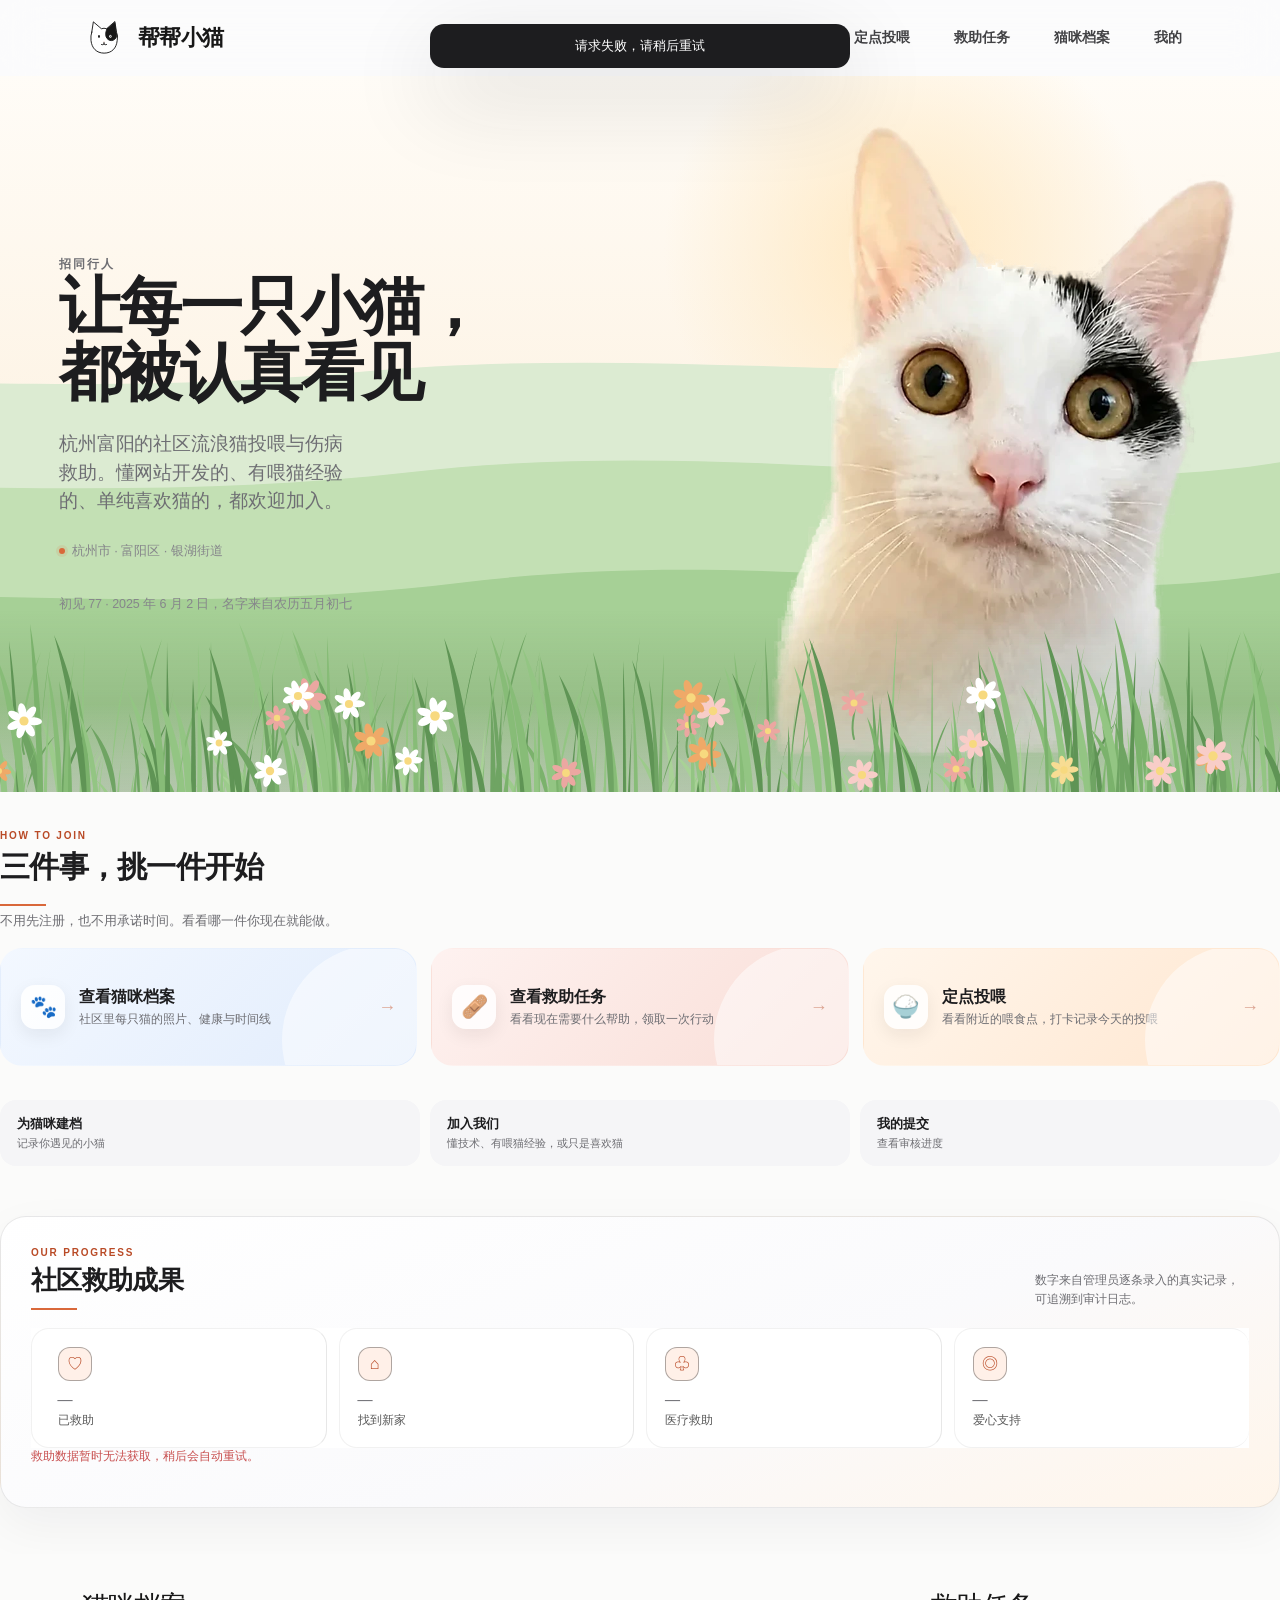
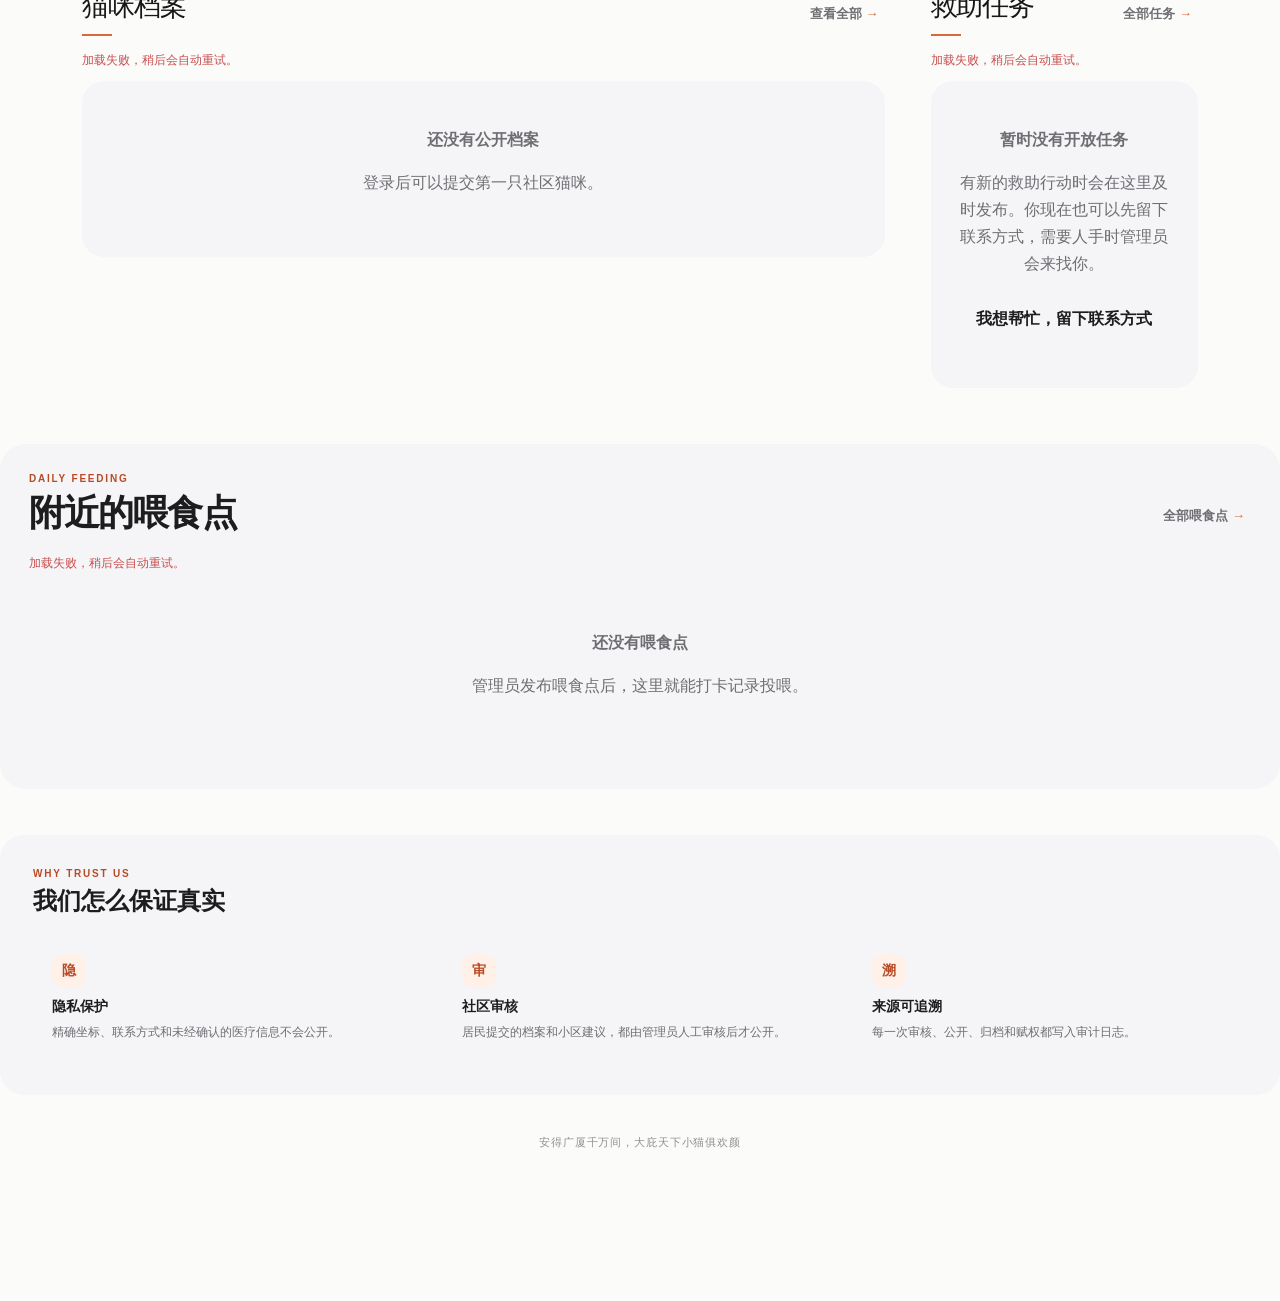
==== commit 72a606ad: "feat(h5): take the 77 story page and the welcome page offline 首页被反馈"要素太多太杂乱"：实测首屏起 4181px ≈ 5.3 屏、7 " ====
--- a/app/rescue/index.html
+++ b/app/rescue/index.html
@@ -1,17 +1,17 @@
 <!doctype html>
-<html lang="zh-CN" data-app-version="20260923-product-r34">
+<html lang="zh-CN" data-app-version="20260923-product-r35">
 <head>
   <meta charset="utf-8">
   <meta name="viewport" content="width=device-width, initial-scale=1, viewport-fit=cover">
   <meta name="theme-color" content="#F7F5F1">
   <meta name="description" content="帮帮小猫 Help Cat，记录社区猫咪档案，协作完成救助任务。">
   <title>帮帮小猫 Help Cat</title>
-  <link rel="icon" href="assets/brand/favicon.svg?v=20260923-product-r34">
-  <link rel="apple-touch-icon" href="assets/brand/apple-touch-icon.png?v=20260923-product-r34">
-  <link rel="manifest" href="manifest.webmanifest?v=20260923-product-r34">
-  <link rel="stylesheet" href="styles.css?v=20260923-product-r34">
+  <link rel="icon" href="assets/brand/favicon.svg?v=20260923-product-r35">
+  <link rel="apple-touch-icon" href="assets/brand/apple-touch-icon.png?v=20260923-product-r35">
+  <link rel="manifest" href="manifest.webmanifest?v=20260923-product-r35">
+  <link rel="stylesheet" href="styles.css?v=20260923-product-r35">
   <style>
-    .brand-logo.brand-logo-77 { background: transparent url("assets/brand/helpcat-77-mark.svg?v=20260923-product-r34") center / contain no-repeat; border-radius: 0; box-shadow: none; }
+    .brand-logo.brand-logo-77 { background: transparent url("assets/brand/helpcat-77-mark.svg?v=20260923-product-r35") center / contain no-repeat; border-radius: 0; box-shadow: none; }
     .brand-logo.brand-logo-77::before, .brand-logo.brand-logo-77::after { content: none; }
   </style>
 </head>
@@ -27,7 +27,6 @@
         <button type="button" data-nav="feeding">定点投喂</button>
         <button type="button" data-nav="tasks">救助任务</button>
         <button type="button" data-nav="cats">猫咪档案</button>
-        <button type="button" data-nav="story-77">77 的故事</button>
         <button type="button" data-nav="profile">我的</button>
       </nav>
       <button class="profile-button" id="profile-button" type="button" data-nav="profile" aria-label="打开我的页面">
@@ -48,10 +47,6 @@
             <h1 id="home-title">让每一只小猫，<br>都被认真看见</h1>
             <p class="product-lede">杭州富阳的社区流浪猫投喂与伤病救助。懂网站开发的、有喂猫经验的、单纯喜欢猫的，都欢迎加入。</p>
             <div class="product-region"><span class="region-dot" aria-hidden="true"></span>杭州市 · 富阳区 · 银湖街道</div>
-            <div class="editorial-hero-actions">
-              <button class="editorial-story-link" type="button" data-nav="story-77">77 的故事</button>
-              <a class="editorial-story-link welcome-entry" href="../welcome/index.html">欢迎页</a>
-            </div>
             <button class="hero-today" type="button" id="hero-today" data-nav="feeding" hidden>
               <span class="hero-today-dot" aria-hidden="true"></span>
               <span id="hero-today-text"></span>
@@ -60,7 +55,7 @@
             <p class="hero-footnote">初见 77 · 2025 年 6 月 2 日，名字来自农历五月初七</p>
           </div>
           <picture class="editorial-hero-visual">
-            <img src="assets/77/cat-cutout.webp?v=20260923-product-r34" alt="77，一只白底黑斑的猫咪" width="760" height="851" decoding="async">
+            <img src="assets/77/cat-cutout.webp?v=20260923-product-r35" alt="77，一只白底黑斑的猫咪" width="760" height="851" decoding="async">
           </picture>
           <span class="hero-meadow-front" aria-hidden="true"></span>
         </section>
@@ -163,10 +158,6 @@
 
       </section>
 
-      <section class="view story-view" id="story-77" data-view="story-77" aria-label="77 的故事" hidden>
-        <div id="story-77-root"></div>
-      </section>
-
       <section class="view" data-view="cats" aria-labelledby="cats-title" hidden>
         <div class="page-heading"><span class="section-kicker">CAT ARCHIVE</span><h1 id="cats-title">猫咪档案</h1><p>查看已经审核通过的社区猫咪，了解健康和居住情况。</p></div>
         <div class="search-panel">
@@ -407,10 +398,9 @@
     <button id="reload-version" type="button">立即刷新</button>
   </aside>
   <div class="toast" id="toast" role="status" aria-live="polite" hidden></div>
-  <script src="api.js?v=20260923-product-r34"></script>
-  <script src="community-form.js?v=20260923-product-r34"></script>
-  <script src="version.js?v=20260923-product-r34"></script>
-  <script src="story-77.js?v=20260923-product-r34"></script>
-  <script src="app.js?v=20260923-product-r34"></script>
+  <script src="api.js?v=20260923-product-r35"></script>
+  <script src="community-form.js?v=20260923-product-r35"></script>
+  <script src="version.js?v=20260923-product-r35"></script>
+  <script src="app.js?v=20260923-product-r35"></script>
 </body>
 </html>
--- a/app/rescue/styles.css
+++ b/app/rescue/styles.css
@@ -1407,7 +1407,10 @@
 /* 首屏里的一行"今天"提示：第一屏就要能看见今天该做什么。
    它只占一行（约 22px），代价是猫的舞台矮一点。 */
 .hero-today {
-  display: inline-flex;
+  /* 故事/欢迎页入口下线后，这里前面不再有块级元素替它换行：
+     display:flex + fit-content 让它自己占一行，且宽度贴着内容。 */
+  display: flex;
+  width: fit-content;
   align-items: center;
   gap: 8px;
   margin: 14px 0 0;
@@ -1517,7 +1520,7 @@
 .has-motion .editorial-hero-copy.is-in > *:nth-child(4) { transition-delay: 330ms; }
 .has-motion .editorial-hero-copy.is-in > *:nth-child(5) { transition-delay: 420ms; }
 .has-motion .editorial-hero-copy.is-in > *:nth-child(6) { transition-delay: 510ms; }
-.has-motion .editorial-hero-copy.is-in > *:nth-child(7) { transition-delay: 600ms; }
+/* 2026-10-08：故事/欢迎页入口下线后，文案块正好是注释里写的六层，第 7 条延迟随之移除 */
 
 /* 首屏大图：从略近处退到正常比例，时长拉长到 1.4s —— 像产品页那样"缓缓站定" */
 .has-motion .editorial-hero-visual img,
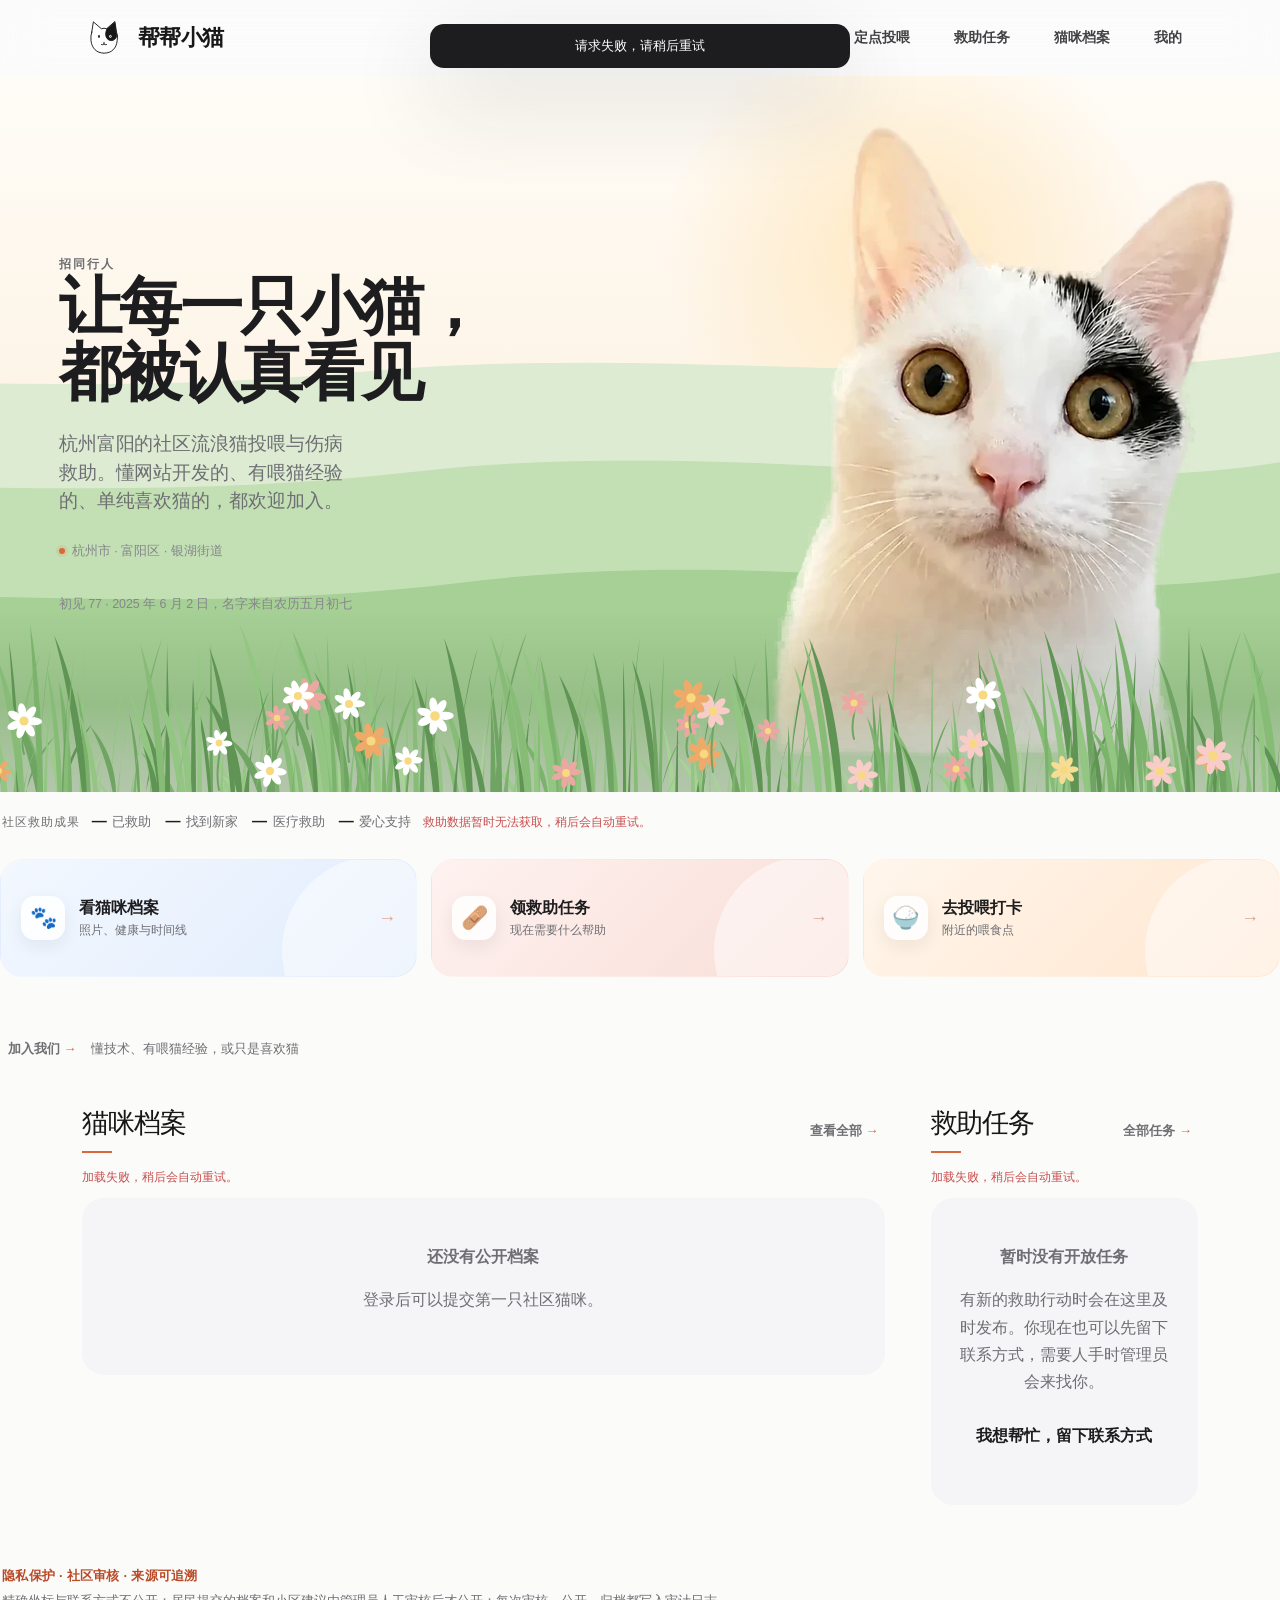
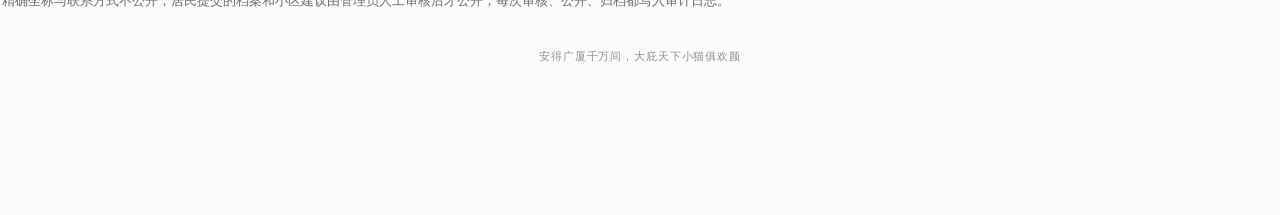
==== commit bf1d6725: "feat(h5): converge the home page — merge the intro blocks, drop the duplicates 首页实测 4181px / 5.3 屏 /" ====
--- a/app/rescue/index.html
+++ b/app/rescue/index.html
@@ -60,7 +60,22 @@
           <span class="hero-meadow-front" aria-hidden="true"></span>
         </section>
 
-        <section class="today-section" aria-labelledby="today-title">
+        <!-- 2026-10-08 首页收敛：原来这里是「今天」(258px) +「三件事」(523px) 两块，合计 781px，
+             现在合成一块「今天要做的」——顶部一行成果数字（原「社区救助成果」294px 压成一行），
+             中间是今天的状态卡，下面三件能立刻做的事。 -->
+        <section class="today-section today-do" aria-labelledby="today-title" data-product-section="today-actions">
+
+          <div class="today-line" data-reveal>
+            <span class="today-line-label">社区救助成果</span>
+            <span class="impact-inline" id="home-metrics-status" aria-label="社区救助成果">
+              <span><strong id="metric-rescued">0</strong> 已救助</span>
+              <span><strong id="metric-adopted">0</strong> 找到新家</span>
+              <span><strong id="metric-medical">0</strong> 医疗救助</span>
+              <span><strong id="metric-supporters">0</strong> 爱心支持</span>
+            </span>
+            <span class="module-status" id="home-metrics-note" hidden></span>
+          </div>
+
           <article class="today-card" id="today-card" data-metric-state="loading" data-reveal>
             <div class="today-main">
               <span class="section-kicker" id="today-kicker">今天</span>
@@ -76,51 +91,26 @@
               <p class="today-week-empty" id="today-week-empty" hidden>本周还没有记录，你可以是第一个。</p>
             </div>
           </article>
-        </section>
-
-        <section class="pillar-section" data-product-section="primary-actions" aria-labelledby="pillar-title">
-          <div class="pillar-heading" data-reveal>
-            <span class="section-kicker">HOW TO JOIN</span>
-            <h2 id="pillar-title">三件事，挑一件开始</h2>
-            <span class="section-rule" aria-hidden="true"></span>
-            <p>不用先注册，也不用承诺时间。看看哪一件你现在就能做。</p>
-          </div>
+
           <div class="primary-action-grid" data-reveal-group>
             <button class="primary-action pillar-card cat-pillar" id="home-view-cats" type="button" data-nav="cats">
               <span class="primary-action-icon cat-icon" aria-hidden="true">🐾</span>
-              <span class="primary-action-copy"><strong>查看猫咪档案</strong><small>社区里每只猫的照片、健康与时间线</small></span>
+              <span class="primary-action-copy"><strong>看猫咪档案</strong><small>照片、健康与时间线</small></span>
               <span class="pillar-go" aria-hidden="true">→</span>
             </button>
             <button class="primary-action pillar-card care-pillar" id="home-view-tasks" type="button" data-nav="tasks">
               <span class="primary-action-icon care-icon" aria-hidden="true">🩹</span>
-              <span class="primary-action-copy"><strong>查看救助任务</strong><small>看看现在需要什么帮助，领取一次行动</small></span>
+              <span class="primary-action-copy"><strong>领救助任务</strong><small>现在需要什么帮助</small></span>
               <span class="pillar-go" aria-hidden="true">→</span>
             </button>
             <button class="primary-action pillar-card feed-pillar" id="home-view-feeding" type="button" data-nav="feeding">
               <span class="primary-action-icon bowl-icon" aria-hidden="true">🍚</span>
-              <span class="primary-action-copy"><strong>定点投喂</strong><small>看看附近的喂食点，打卡记录今天的投喂</small></span>
+              <span class="primary-action-copy"><strong>去投喂打卡</strong><small>附近的喂食点</small></span>
               <span class="pillar-go" aria-hidden="true">→</span>
             </button>
           </div>
-          <div class="quick-action-grid" data-reveal-group>
-            <button class="quick-action" id="home-create-cat" type="button"><strong>为猫咪建档</strong><small>记录你遇见的小猫</small></button>
-            <button class="quick-action" id="home-contact" type="button"><strong>加入我们</strong><small>懂技术、有喂猫经验，或只是喜欢猫</small></button>
-            <button class="quick-action" id="home-my-submissions" type="button" data-nav="profile"><strong>我的提交</strong><small>查看审核进度</small></button>
-          </div>
-        </section>
-
-        <section class="impact-band" aria-labelledby="metrics-title">
-          <div class="impact-band-head" data-reveal>
-            <div><span class="section-kicker">OUR PROGRESS</span><h2 id="metrics-title">社区救助成果</h2><span class="section-rule" aria-hidden="true"></span></div>
-            <p class="impact-band-note">数字来自管理员逐条录入的真实记录，可追溯到审计日志。</p>
-          </div>
-          <div class="impact-strip metric-grid" id="home-metrics-status" data-reveal-group aria-label="社区救助成果">
-            <article class="metric-card" data-metric-state="loading"><span class="editorial-metric-icon heart-icon" aria-hidden="true">♡</span><div><strong id="metric-rescued">0</strong><small id="metric-rescued-label">已救助</small></div></article>
-            <article class="metric-card" data-metric-state="loading"><span class="editorial-metric-icon home-metric-icon" aria-hidden="true">⌂</span><div><strong id="metric-adopted">0</strong><small id="metric-adopted-label">找到新家</small></div></article>
-            <article class="metric-card" data-metric-state="loading"><span class="editorial-metric-icon rescue-icon" aria-hidden="true">♧</span><div><strong id="metric-medical">0</strong><small id="metric-medical-label">医疗救助</small></div></article>
-            <article class="metric-card" data-metric-state="loading"><span class="editorial-metric-icon support-icon" aria-hidden="true">◎</span><div><strong id="metric-supporters">0</strong><small id="metric-supporters-label">爱心支持</small></div></article>
-          </div>
-          <p class="module-status" id="home-metrics-note" hidden></p>
+
+          <p class="today-extra"><button class="text-button" type="button" id="home-contact">加入我们<span aria-hidden="true"> →</span></button><span class="today-extra-note">懂技术、有喂猫经验，或只是喜欢猫</span></p>
         </section>
 
         <div class="reference-content-grid home-editorial-grid">
@@ -137,23 +127,12 @@
           </section>
         </div>
 
-        <section class="feeding-teaser" aria-labelledby="home-feeding-title">
-          <div class="section-title">
-            <div><span class="section-kicker">DAILY FEEDING</span><h2 id="home-feeding-title">附近的喂食点</h2></div>
-            <button class="text-button" type="button" data-nav="feeding">全部喂食点 <span>→</span></button>
-          </div>
-          <p class="module-status" id="home-feeding-status" hidden></p>
-          <div class="feeding-list" id="home-feeding"><div class="skeleton row-skeleton"></div></div>
-        </section>
-
-        <section class="trust-panel" data-product-section="trust" aria-labelledby="trust-title">
-          <span class="section-kicker">WHY TRUST US</span>
-          <h2 id="trust-title">我们怎么保证真实</h2>
-          <div class="trust-grid">
-            <article><span class="trust-icon" aria-hidden="true">隐</span><h3>隐私保护</h3><p>精确坐标、联系方式和未经确认的医疗信息不会公开。</p></article>
-            <article><span class="trust-icon" aria-hidden="true">审</span><h3>社区审核</h3><p>居民提交的档案和小区建议，都由管理员人工审核后才公开。</p></article>
-            <article><span class="trust-icon" aria-hidden="true">溯</span><h3>来源可追溯</h3><p>每一次审核、公开、归档和赋权都写入审计日志。</p></article>
-          </div>
+        <!-- 2026-10-08 收敛：原「附近的喂食点」预览块（298px）删除。
+             投喂在底部导航有独立 tab，首页再放一份只是重复占屏。 -->
+
+        <section class="trust-line" aria-labelledby="trust-title">
+          <h2 id="trust-title">隐私保护 · 社区审核 · 来源可追溯</h2>
+          <p>精确坐标与联系方式不公开；居民提交的档案和小区建议由管理员人工审核后才公开；每次审核、公开、归档都写入审计日志。</p>
         </section>
 
       </section>
--- a/app/rescue/styles.css
+++ b/app/rescue/styles.css
@@ -1470,6 +1470,60 @@
 .button.secondary { border: 0; background: #F5F5F7; }
 .button.secondary:hover { background: #ECECEF; }
 
+/* ---------- 首页收敛（2026-10-08）------------------------------------------
+   原来「今天」+「三件事」+「成果」+「喂食点」+「信任」五块合计约 1880px，
+   现在压成：一行成果数字 + 今天的状态卡 + 三件能立刻做的事 + 一行信任说明。
+   这几条必须留在"动效层"之前 —— 动效层依赖级联顺序。 */
+
+.today-do { display: grid; gap: 16px; padding-top: 18px; }
+
+/* 成果数字：从 294px 的卡片阵列压成一行，跟着首屏走 */
+.today-line {
+  display: flex;
+  flex-wrap: wrap;
+  align-items: baseline;
+  gap: 6px 12px;
+  padding: 2px 2px 0;
+}
+.today-line-label { font-size: 12px; letter-spacing: .08em; color: var(--muted); }
+.impact-inline {
+  display: flex;
+  flex-wrap: wrap;
+  gap: 4px 14px;
+  font-size: 13px;
+  color: var(--muted);
+}
+.impact-inline strong {
+  font-size: 15px;
+  font-weight: 700;
+  color: var(--ink);
+  margin-right: 2px;
+}
+/* 数字还没回来时不要闪一排 0 */
+.impact-inline[data-module-state="loading"] { opacity: .45; }
+
+/* 「加入我们」保留成一行文字链（原来是三张快捷卡里的一张） */
+.today-extra {
+  display: flex;
+  flex-wrap: wrap;
+  align-items: baseline;
+  gap: 8px;
+  margin: 0;
+  padding: 0 2px;
+}
+.today-extra-note { font-size: 12.5px; color: var(--muted); }
+
+/* 信任说明：从 510px 的三张卡折成两行正文 */
+.trust-line { padding: 6px 2px 4px; }
+.trust-line h2 {
+  margin: 0 0 6px;
+  font-size: 13px;
+  font-weight: 600;
+  letter-spacing: .02em;
+  color: var(--brand-dark);
+}
+.trust-line p { margin: 0; font-size: 12.5px; line-height: 1.7; color: var(--muted); }
+
 /* ==========================================================================
    动效层（2026-09-24）
    参考取向：Apple 产品页的首屏分层入场、Linear / Vercel 那种克制的滚动揭示、
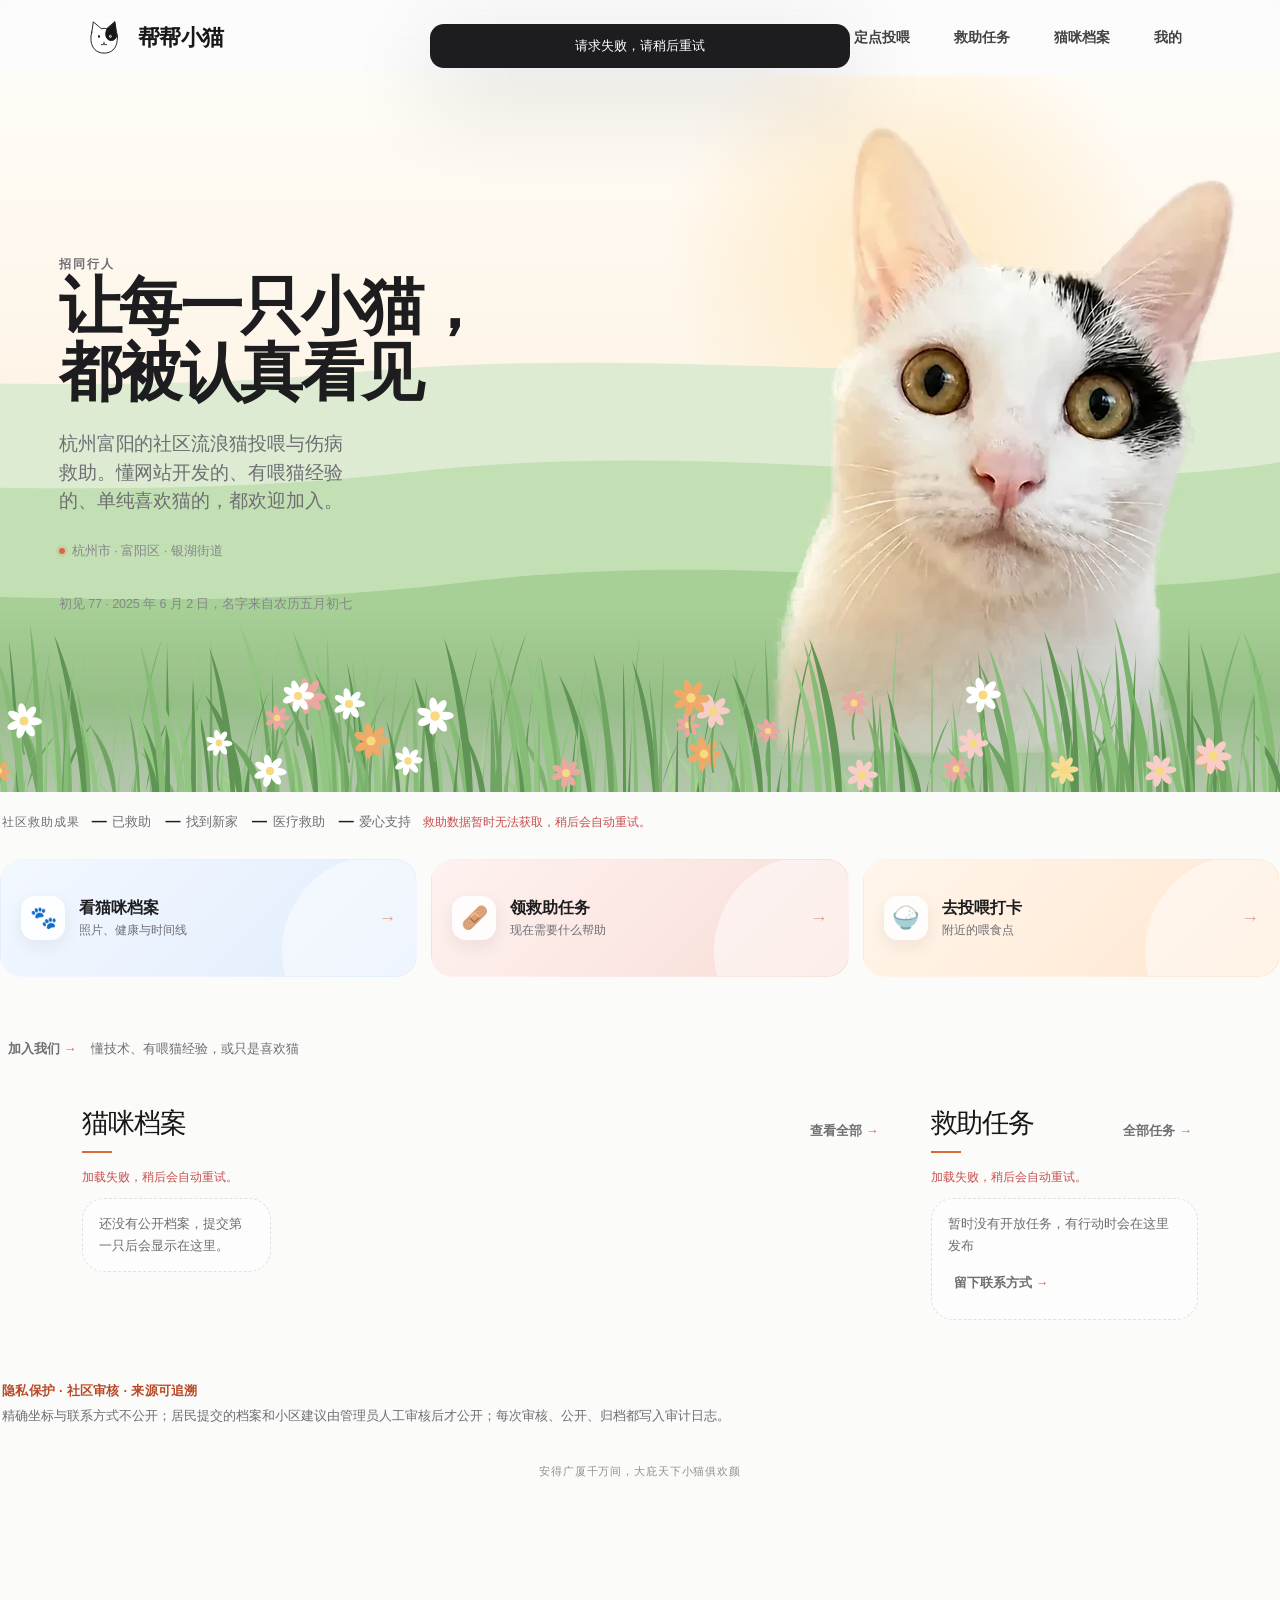
==== commit 8ac01143: "feat(h5): put a few curated cat faces in the hero 首屏原来只有 77 那张大图。现在在草地上再摆三只大小错落的"猫头" （76/52/38px，桌面 " ====
--- a/app/rescue/index.html
+++ b/app/rescue/index.html
@@ -57,6 +57,10 @@
           <picture class="editorial-hero-visual">
             <img src="assets/77/cat-cutout.webp?v=20260923-product-r35" alt="77，一只白底黑斑的猫咪" width="760" height="851" decoding="async">
           </picture>
+          <!-- 首屏「猫头」拼贴（2026-10-08）：从猫咪档案里再取几只猫，大小错落摆在草地上。
+               77 已经是首屏大图，所以这里不重复它；数据没回来或都没有照片时整块隐藏。
+               纯装饰：aria-hidden + pointer-events:none，不抢首屏的点击。 -->
+          <div class="hero-catheads" id="hero-catheads" aria-hidden="true" hidden></div>
           <span class="hero-meadow-front" aria-hidden="true"></span>
         </section>
 
--- a/app/rescue/styles.css
+++ b/app/rescue/styles.css
@@ -398,6 +398,9 @@
   .home-editorial-grid .compact-grid { grid-template-columns: repeat(2, minmax(0, 1fr)); gap: 10px; }
   .home-editorial-grid .section-title h2 { font-size: 22px; }
   .home-editorial-grid .text-button { display: none; }
+  /* 例外：空态那一行里的动作按钮（"留下联系方式 →"）是这条空态唯一的出口，必须留着。
+     上面那条只是想在手机上收起"查看全部 →"。 */
+  .home-editorial-grid .home-empty-line .text-button { display: inline-flex; }
   .privacy-banner { margin: 0 16px 28px; }
   .bottom-nav { bottom: max(10px, env(safe-area-inset-bottom)); }
 }
@@ -1524,6 +1527,69 @@
 }
 .trust-line p { margin: 0; font-size: 12.5px; line-height: 1.7; color: var(--muted); }
 
+/* 首页模块空态：一行说清（原来是"暂时还没有内容。" + 一张大空卡，三层重复）。
+   大空卡 .empty-state 仍留给各自的页面。 */
+.home-empty-line {
+  display: flex;
+  flex-wrap: wrap;
+  align-items: baseline;
+  gap: 4px 10px;
+  margin: 0;
+  padding: 14px 16px;
+  border: 1px dashed #dde3dc;
+  border-radius: var(--radius-md);
+  background: rgba(255, 255, 255, .55);
+  color: var(--muted);
+  font-size: 13px;
+  line-height: 1.7;
+}
+.home-empty-line .text-button { font-size: 13px; }
+
+/* ---------- 首屏「猫头」拼贴（2026-10-08）------------------------------------
+   猫档案里的几只猫，大小错落地摆在草地上（77 仍由首屏大图承担）。
+   z-index 4：必须高过 z-index 3 的草层，才像"从草里探出头"；
+   pointer-events: none：纯装饰，不挡首屏任何点击。 */
+.hero-catheads {
+  position: absolute;
+  left: 18px;
+  bottom: 42px;
+  z-index: 4;
+  display: flex;
+  align-items: flex-end;
+  gap: 7px;
+  pointer-events: none;
+}
+.hero-cathead {
+  display: block;
+  overflow: hidden;
+  flex: 0 0 auto;
+  border-radius: 50%;
+  border: 3px solid rgba(255, 255, 255, .96);
+  background: #fff;
+  box-shadow: 0 10px 22px rgba(24, 53, 45, .22);
+}
+.hero-cathead img {
+  display: block;
+  width: 100%;
+  height: 100%;
+  /* 圆里要看到"脸"而不是整张照片：这些照片是竖构图的猫，脸通常在上三分之一。
+     适度放大把镜头推近，否则圆里是"一只远处的猫"而不是"猫头"。 */
+  object-fit: cover;
+  object-position: 50% 34%;
+  transform: scale(1.25);
+  transform-origin: 50% 30%;
+}
+.hero-cathead-1 { width: 76px; height: 76px; }
+.hero-cathead-2 { width: 52px; height: 52px; transform: translateY(-12px) rotate(-5deg); }
+.hero-cathead-3 { width: 38px; height: 38px; transform: translateY(8px) rotate(6deg); }
+/* 桌面：首屏是左右两栏，拼贴跟着右边那栏（图像）的右下角草地走 */
+@media (min-width: 721px) {
+  .hero-catheads { left: calc(50% + 26px); bottom: 54px; gap: 9px; }
+  .hero-cathead-1 { width: 92px; height: 92px; }
+  .hero-cathead-2 { width: 62px; height: 62px; }
+  .hero-cathead-3 { width: 44px; height: 44px; }
+}
+
 /* ==========================================================================
    动效层（2026-09-24）
    参考取向：Apple 产品页的首屏分层入场、Linear / Vercel 那种克制的滚动揭示、
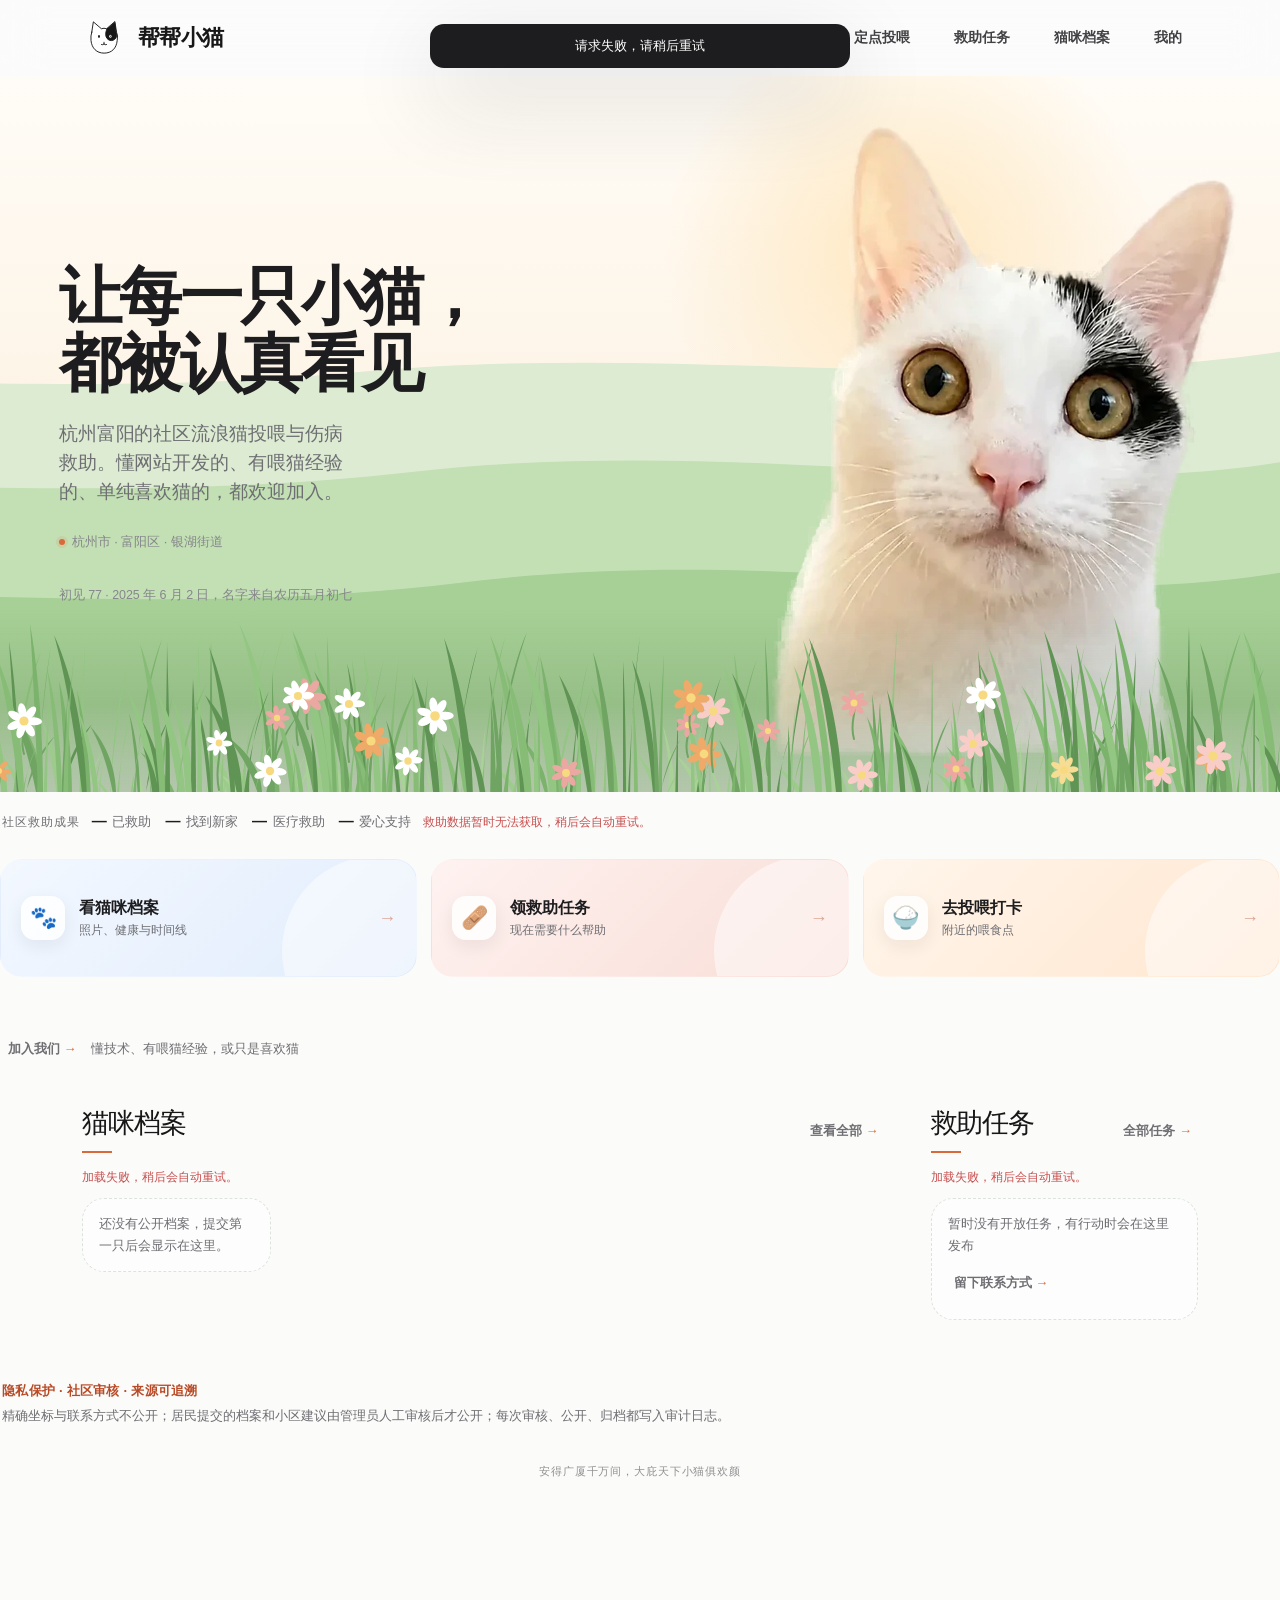
==== commit f52aa0d3: "feat(h5): drop the hero badge, and add a temporary lab comparing five cat-head layouts * 去掉首屏「招同行人」标" ====
--- a/app/rescue/index.html
+++ b/app/rescue/index.html
@@ -43,7 +43,6 @@
         <section class="reference-hero editorial-hero" data-product-section="home-hero">
           <span class="hero-atmosphere" aria-hidden="true"></span>
           <div class="product-hero-copy editorial-hero-copy">
-            <span class="product-badge">招同行人</span>
             <h1 id="home-title">让每一只小猫，<br>都被认真看见</h1>
             <p class="product-lede">杭州富阳的社区流浪猫投喂与伤病救助。懂网站开发的、有喂猫经验的、单纯喜欢猫的，都欢迎加入。</p>
             <div class="product-region"><span class="region-dot" aria-hidden="true"></span>杭州市 · 富阳区 · 银湖街道</div>
--- a/app/rescue/styles.css
+++ b/app/rescue/styles.css
@@ -1618,7 +1618,8 @@
 
 /* ---------- 首屏分层入场 ---------- */
 
-/* 首屏六层（标签 / 大标题 / 说明 / 区域 / 按钮 / 脚注）依次落位：模糊 → 清晰。
+/* 首屏五层（大标题 / 说明 / 区域 / 按钮 / 脚注）依次落位：模糊 → 清晰。
+   2026-10-08 去掉了"招同行人"标签，从六层变五层。
    苹果那种"字从虚到实"的做法，位移只有 10px、模糊 12px、时长 900ms，
    比上一版更长更稳（上一版是 620ms + 14px 硬位移，偏"跳"）。
    刻意不给 HTML 加标记：hero 的标签与标题被既有契约测试按精确字符串钉着，
@@ -1639,8 +1640,7 @@
 .has-motion .editorial-hero-copy.is-in > *:nth-child(3) { transition-delay: 240ms; }
 .has-motion .editorial-hero-copy.is-in > *:nth-child(4) { transition-delay: 330ms; }
 .has-motion .editorial-hero-copy.is-in > *:nth-child(5) { transition-delay: 420ms; }
-.has-motion .editorial-hero-copy.is-in > *:nth-child(6) { transition-delay: 510ms; }
-/* 2026-10-08：故事/欢迎页入口下线后，文案块正好是注释里写的六层，第 7 条延迟随之移除 */
+.has-motion .editorial-hero-copy.is-in > *:nth-child(5) { transition-delay: 510ms; }
 
 /* 首屏大图：从略近处退到正常比例，时长拉长到 1.4s —— 像产品页那样"缓缓站定" */
 .has-motion .editorial-hero-visual img,
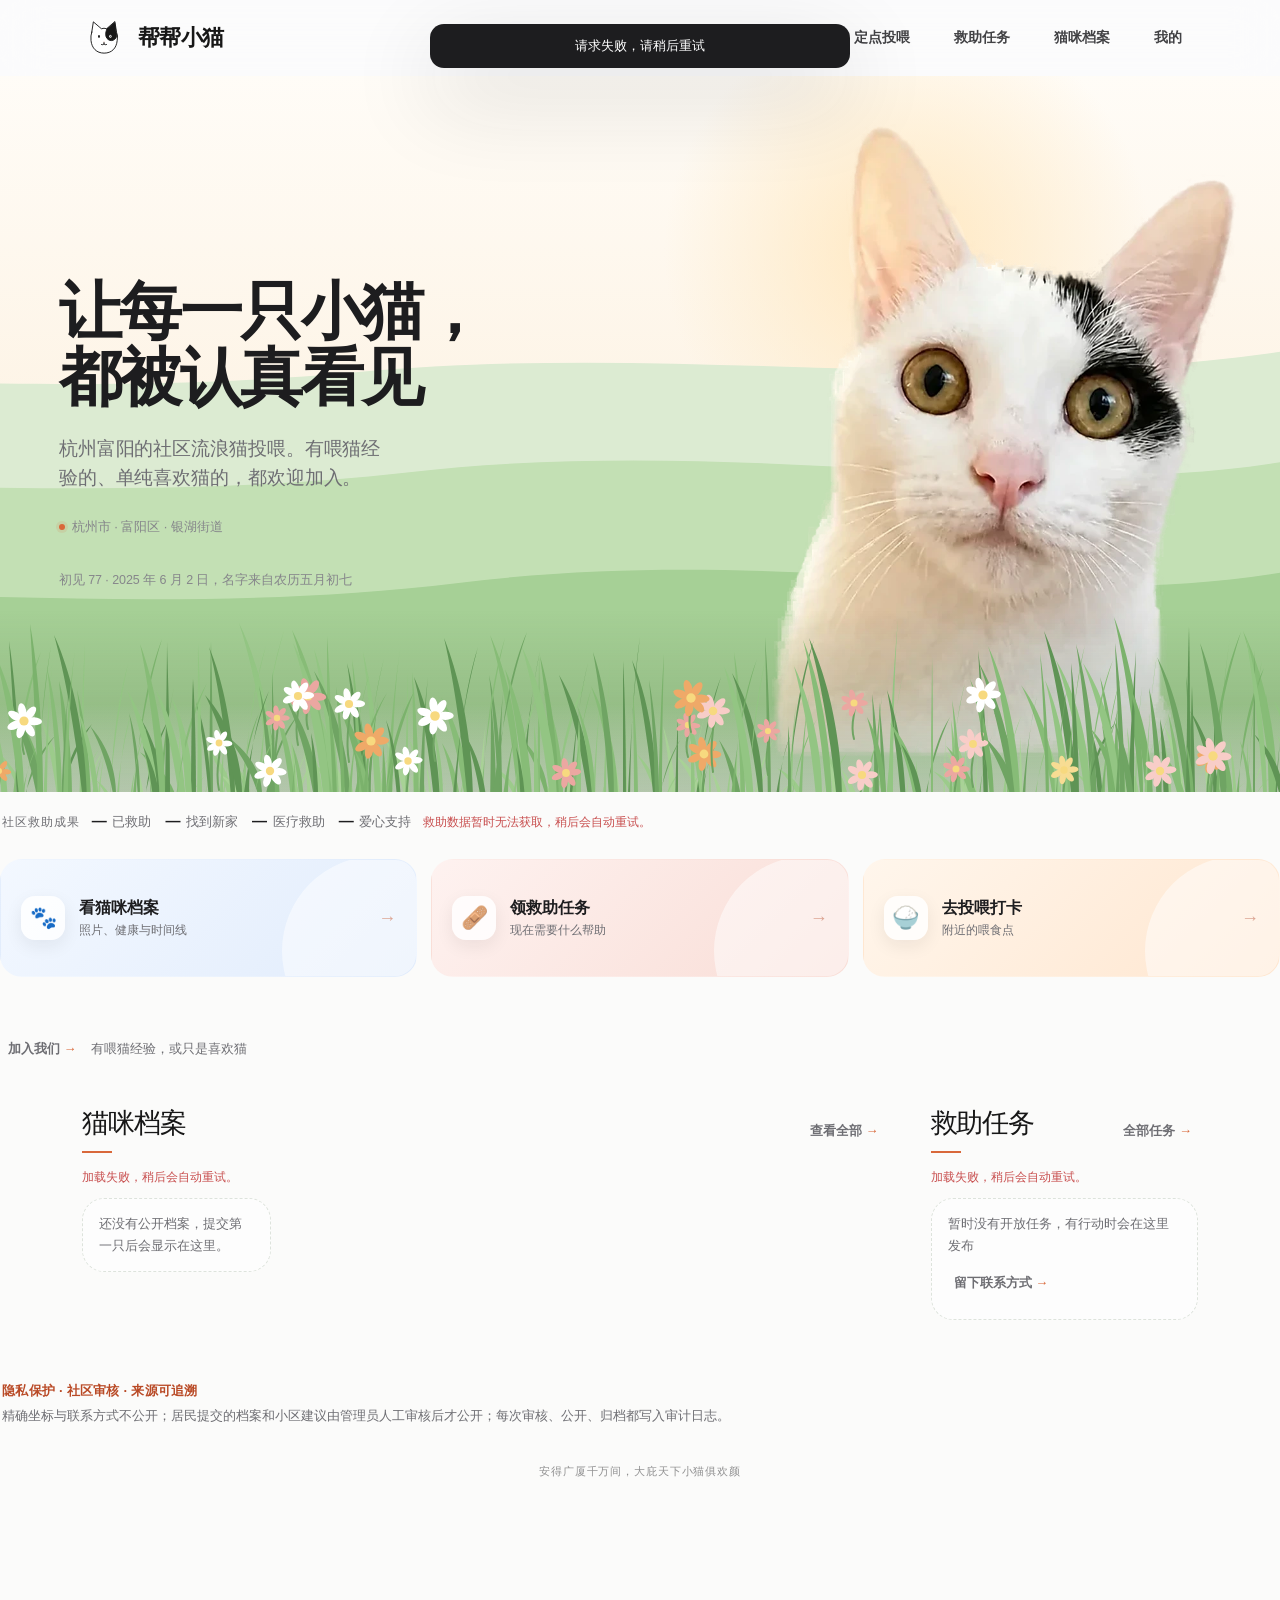
==== commit 9cd9674a: "copy(h5): 首屏去掉"伤病救助"与"网站开发"两处表述 按产品侧要求收窄首屏承诺范围： * 主文案：杭州富阳的社区流浪猫投喂。有喂猫经验的、单纯喜欢猫的，都欢迎加入。   （原：…投喂与伤病救" ====
--- a/app/rescue/index.html
+++ b/app/rescue/index.html
@@ -44,7 +44,7 @@
           <span class="hero-atmosphere" aria-hidden="true"></span>
           <div class="product-hero-copy editorial-hero-copy">
             <h1 id="home-title">让每一只小猫，<br>都被认真看见</h1>
-            <p class="product-lede">杭州富阳的社区流浪猫投喂与伤病救助。懂网站开发的、有喂猫经验的、单纯喜欢猫的，都欢迎加入。</p>
+            <p class="product-lede">杭州富阳的社区流浪猫投喂。有喂猫经验的、单纯喜欢猫的，都欢迎加入。</p>
             <div class="product-region"><span class="region-dot" aria-hidden="true"></span>杭州市 · 富阳区 · 银湖街道</div>
             <button class="hero-today" type="button" id="hero-today" data-nav="feeding" hidden>
               <span class="hero-today-dot" aria-hidden="true"></span>
@@ -113,7 +113,7 @@
             </button>
           </div>
 
-          <p class="today-extra"><button class="text-button" type="button" id="home-contact">加入我们<span aria-hidden="true"> →</span></button><span class="today-extra-note">懂技术、有喂猫经验，或只是喜欢猫</span></p>
+          <p class="today-extra"><button class="text-button" type="button" id="home-contact">加入我们<span aria-hidden="true"> →</span></button><span class="today-extra-note">有喂猫经验，或只是喜欢猫</span></p>
         </section>
 
         <div class="reference-content-grid home-editorial-grid">
--- a/app/rescue/styles.css
+++ b/app/rescue/styles.css
@@ -1545,49 +1545,51 @@
 }
 .home-empty-line .text-button { font-size: 13px; }
 
-/* ---------- 首屏「猫头」拼贴（2026-10-08）------------------------------------
-   猫档案里的几只猫，大小错落地摆在草地上（77 仍由首屏大图承担）。
-   z-index 4：必须高过 z-index 3 的草层，才像"从草里探出头"；
-   pointer-events: none：纯装饰，不挡首屏任何点击。 */
+/* ---------- 首屏「猫头」拼贴（2026-10-08；2026-10-14 改为方案 C）--------------
+   档案里手挑的 5 只猫，散在 77 周围的画面里，大小错落（手机 80 → 44，桌面 104 → 54）。
+   · z-index 4：要高过 z-index 3 的草层，不然会被草坪盖住
+   · pointer-events: none：纯装饰，不挡首屏任何点击
+   · 不要白边（用户 2026-10-14 要求）：去掉圆环，改用柔和投影与背景分离
+   · 散射范围必须留在图像区里 —— 之前有一版散到了标题文字上，把"让每一只小猫"压住了 */
 .hero-catheads {
   position: absolute;
-  left: 18px;
-  bottom: 42px;
+  inset: 0;
   z-index: 4;
-  display: flex;
-  align-items: flex-end;
-  gap: 7px;
   pointer-events: none;
 }
 .hero-cathead {
+  position: absolute;
   display: block;
   overflow: hidden;
-  flex: 0 0 auto;
+  border: 0;
   border-radius: 50%;
-  border: 3px solid rgba(255, 255, 255, .96);
   background: #fff;
-  box-shadow: 0 10px 22px rgba(24, 53, 45, .22);
+  box-shadow: 0 8px 20px rgba(24, 53, 45, .26);
 }
 .hero-cathead img {
   display: block;
   width: 100%;
   height: 100%;
-  /* 圆里要看到"脸"而不是整张照片：这些照片是竖构图的猫，脸通常在上三分之一。
-     适度放大把镜头推近，否则圆里是"一只远处的猫"而不是"猫头"。 */
+  /* 圆里要看到"脸"而不是整张照片：这些照片是竖构图的猫，脸通常在上三分之一 */
   object-fit: cover;
   object-position: 50% 34%;
-  transform: scale(1.25);
+  transform: scale(1.22);
   transform-origin: 50% 30%;
 }
-.hero-cathead-1 { width: 76px; height: 76px; }
-.hero-cathead-2 { width: 52px; height: 52px; transform: translateY(-12px) rotate(-5deg); }
-.hero-cathead-3 { width: 38px; height: 38px; transform: translateY(8px) rotate(6deg); }
-/* 桌面：首屏是左右两栏，拼贴跟着右边那栏（图像）的右下角草地走 */
+/* 手机：77 的脸在中上部，猫头一律贴左右边缘、往下放，别压到它的脸。
+   2026-10-14 用户要求"再大一点"，从 80/68/60/52/44 提到 96/84/74/64/54。 */
+.hero-cathead-1 { width: 96px; height: 96px; left: 2%; top: 52%; transform: rotate(-6deg); }
+.hero-cathead-2 { width: 84px; height: 84px; right: 2%; top: 58%; transform: rotate(5deg); }
+.hero-cathead-3 { width: 74px; height: 74px; left: 4%; top: 72%; transform: rotate(-3deg); }
+.hero-cathead-4 { width: 64px; height: 64px; right: 4%; top: 80%; transform: rotate(4deg); }
+.hero-cathead-5 { width: 54px; height: 54px; left: 16%; top: 88%; transform: rotate(-8deg); }
+/* 桌面是左右两栏：全部留在右边那一栏（图像）里，别压到左边的文案 */
 @media (min-width: 721px) {
-  .hero-catheads { left: calc(50% + 26px); bottom: 54px; gap: 9px; }
-  .hero-cathead-1 { width: 92px; height: 92px; }
-  .hero-cathead-2 { width: 62px; height: 62px; }
-  .hero-cathead-3 { width: 44px; height: 44px; }
+  .hero-cathead-1 { width: 124px; height: 124px; left: 52%; top: 6%; }
+  .hero-cathead-2 { width: 104px; height: 104px; right: 3%; top: 30%; }
+  .hero-cathead-3 { width: 92px; height: 92px; left: 53%; top: 58%; }
+  .hero-cathead-4 { width: 78px; height: 78px; right: 4%; top: 74%; }
+  .hero-cathead-5 { width: 66px; height: 66px; left: 66%; top: 86%; }
 }
 
 /* ==========================================================================
